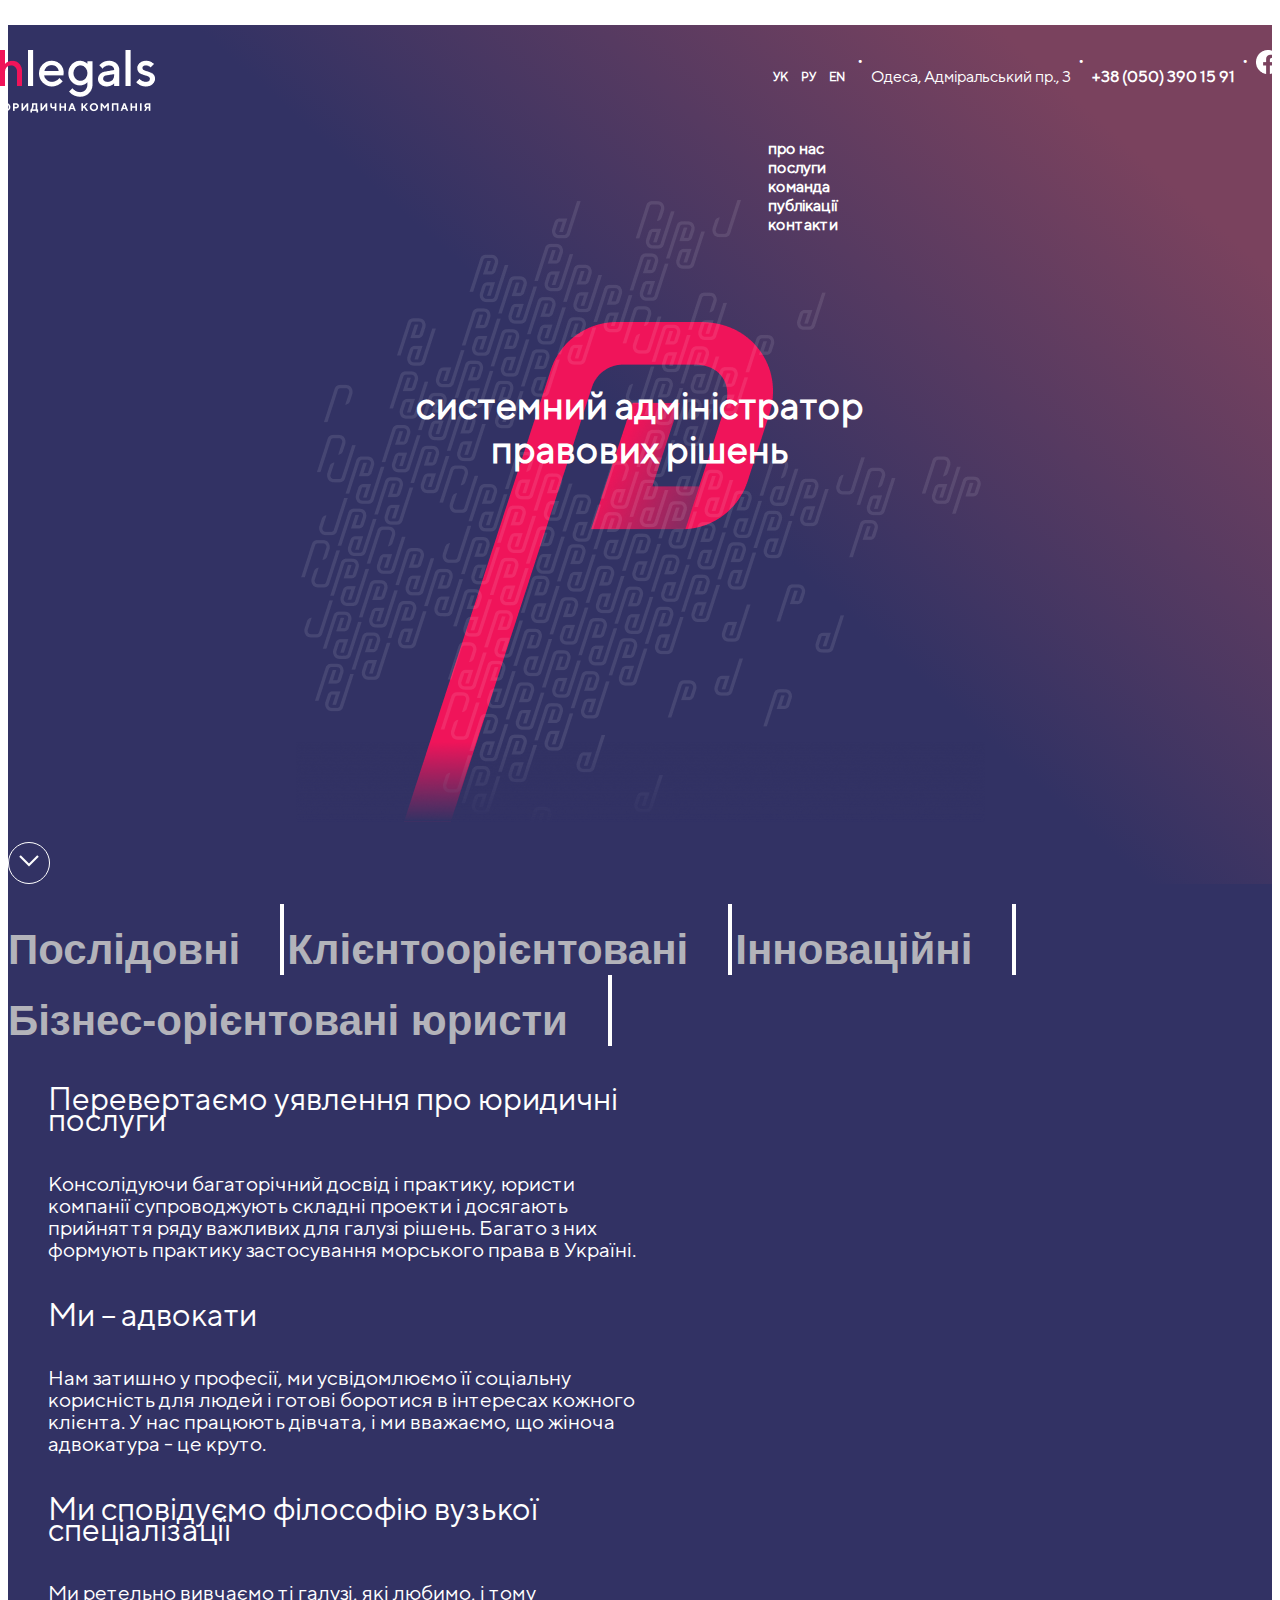
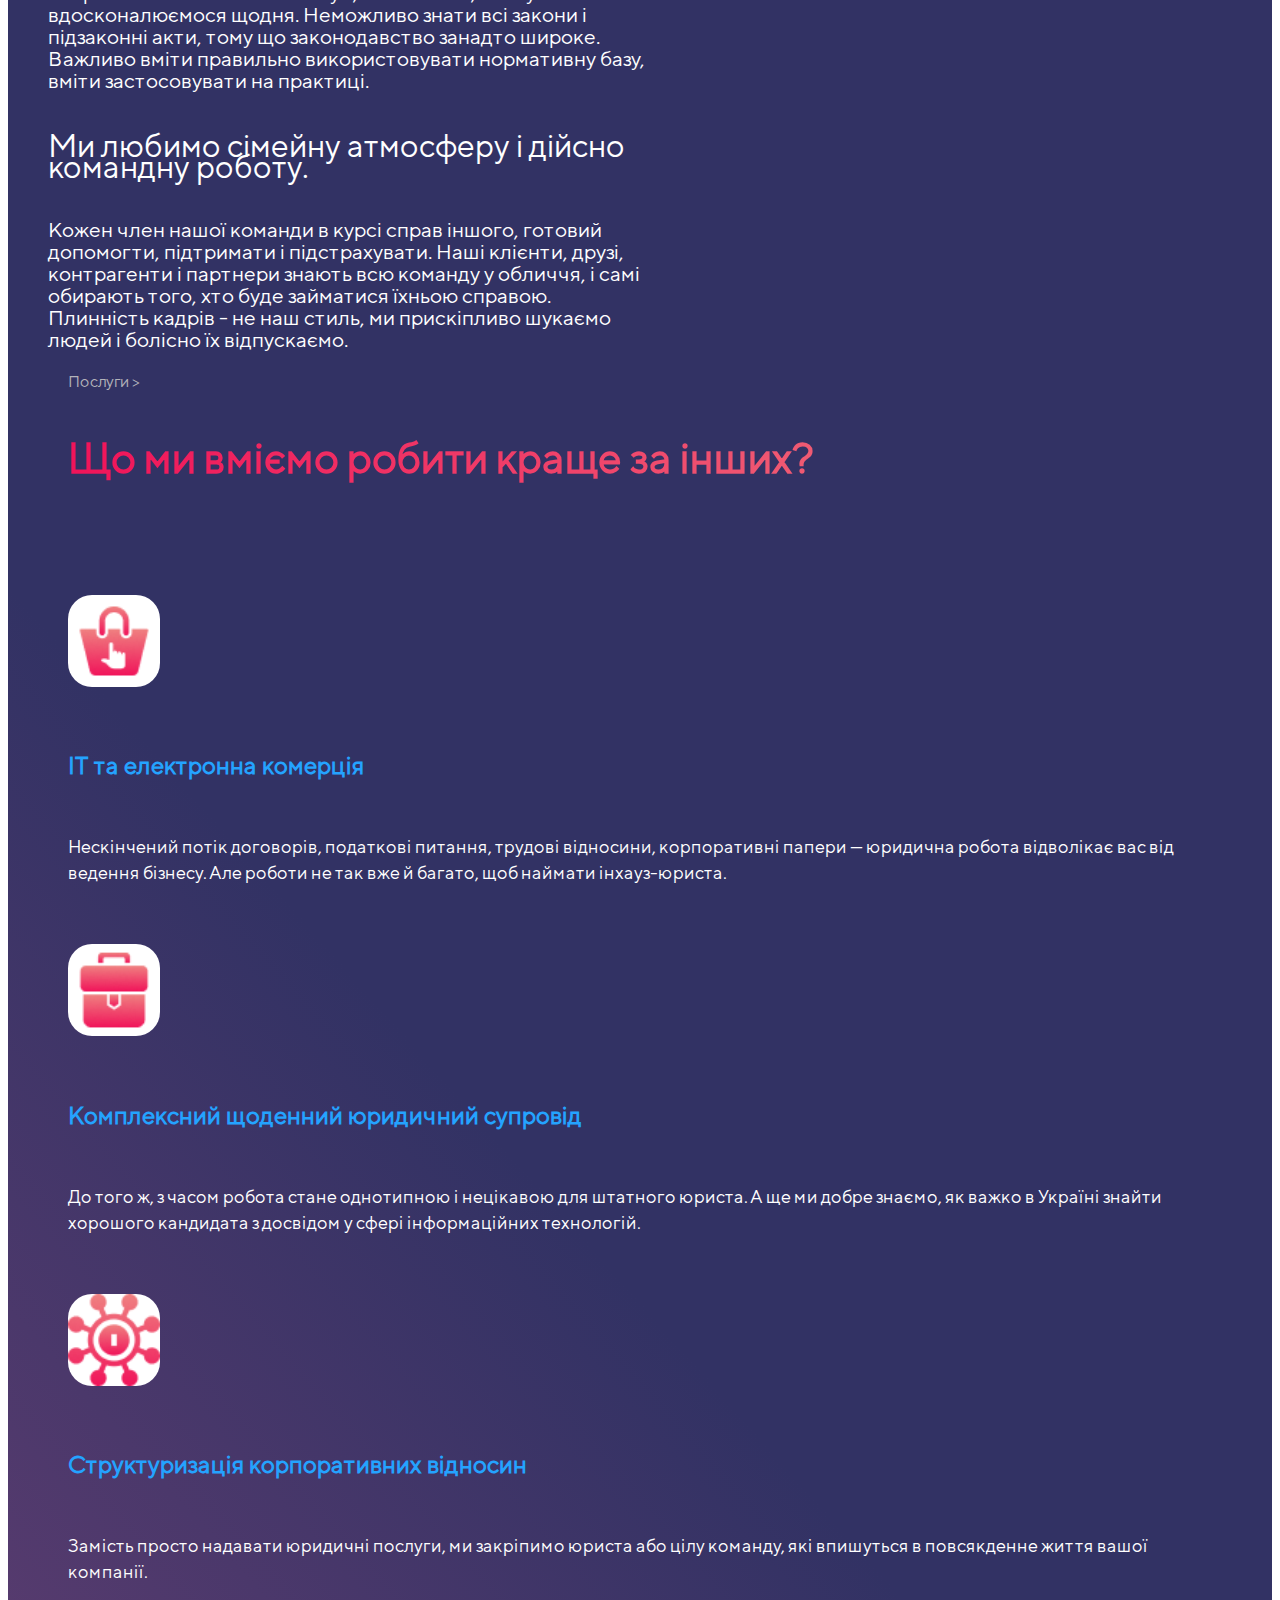
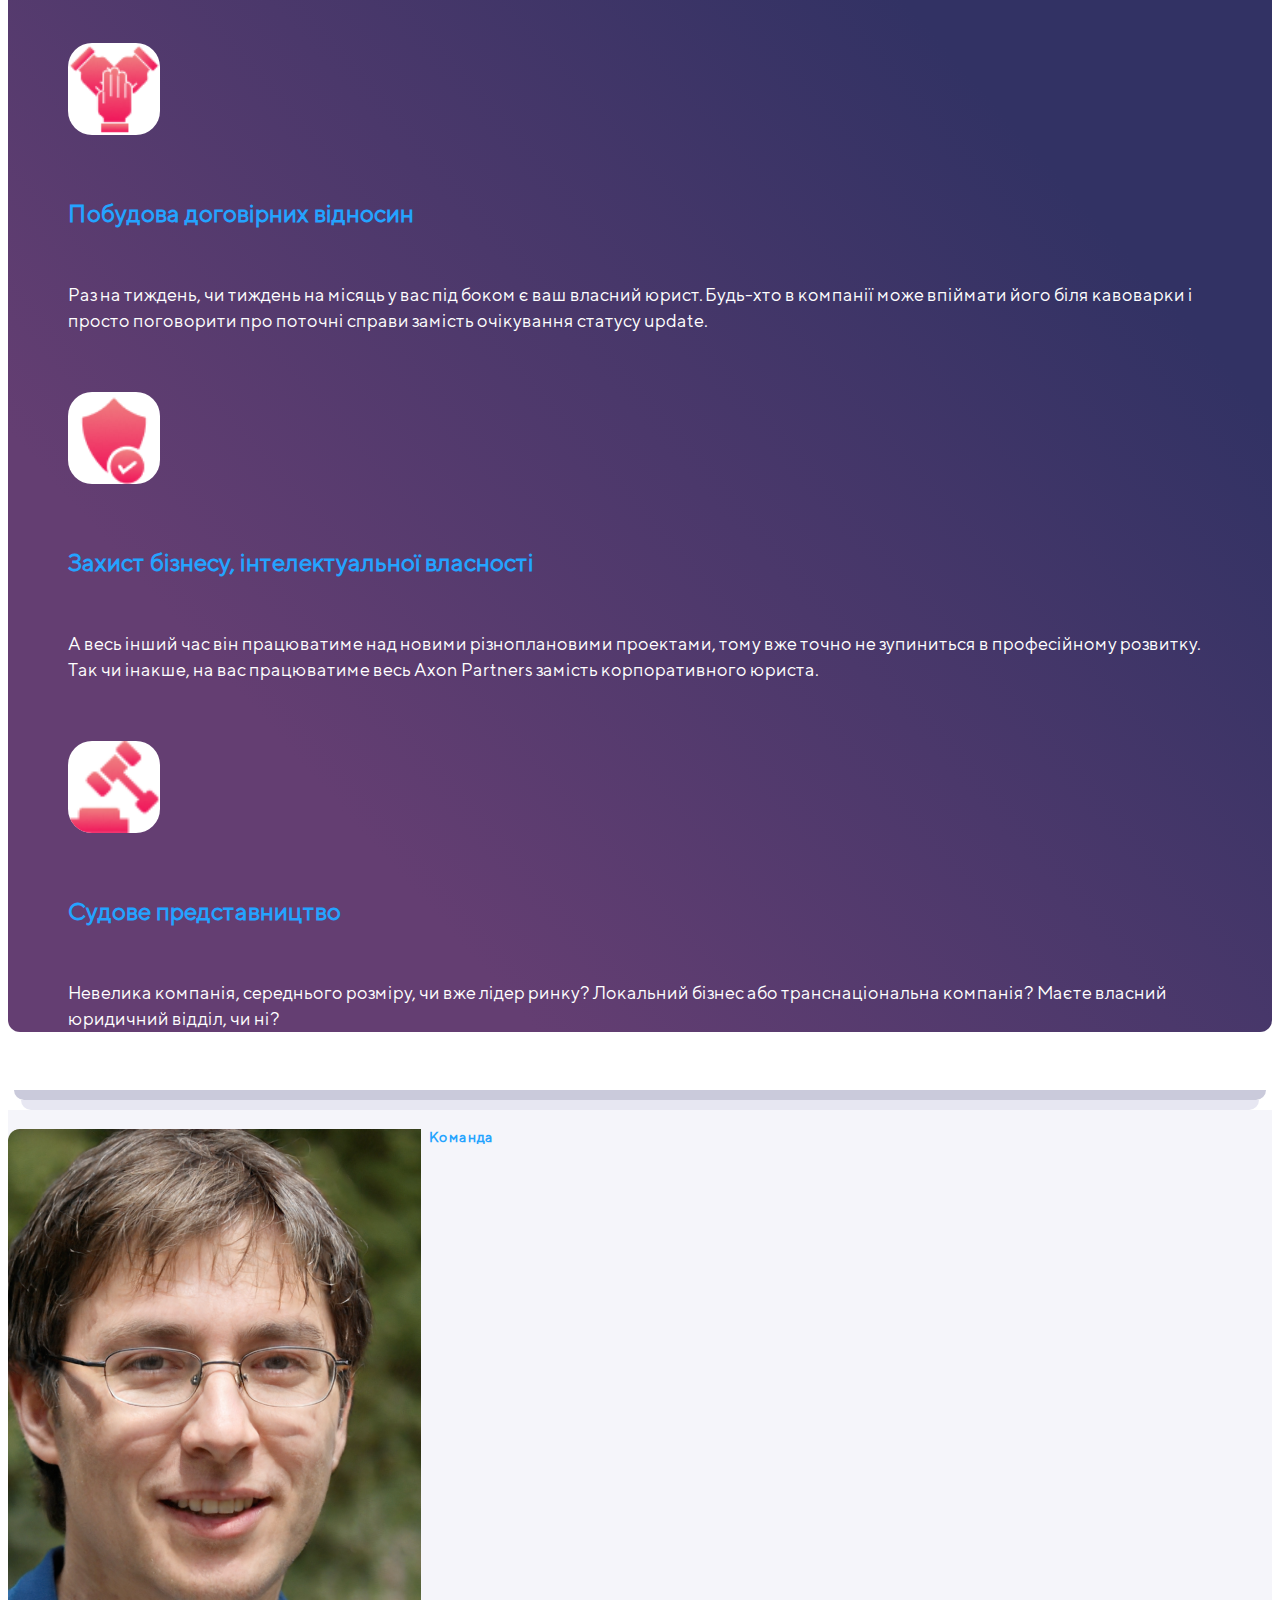
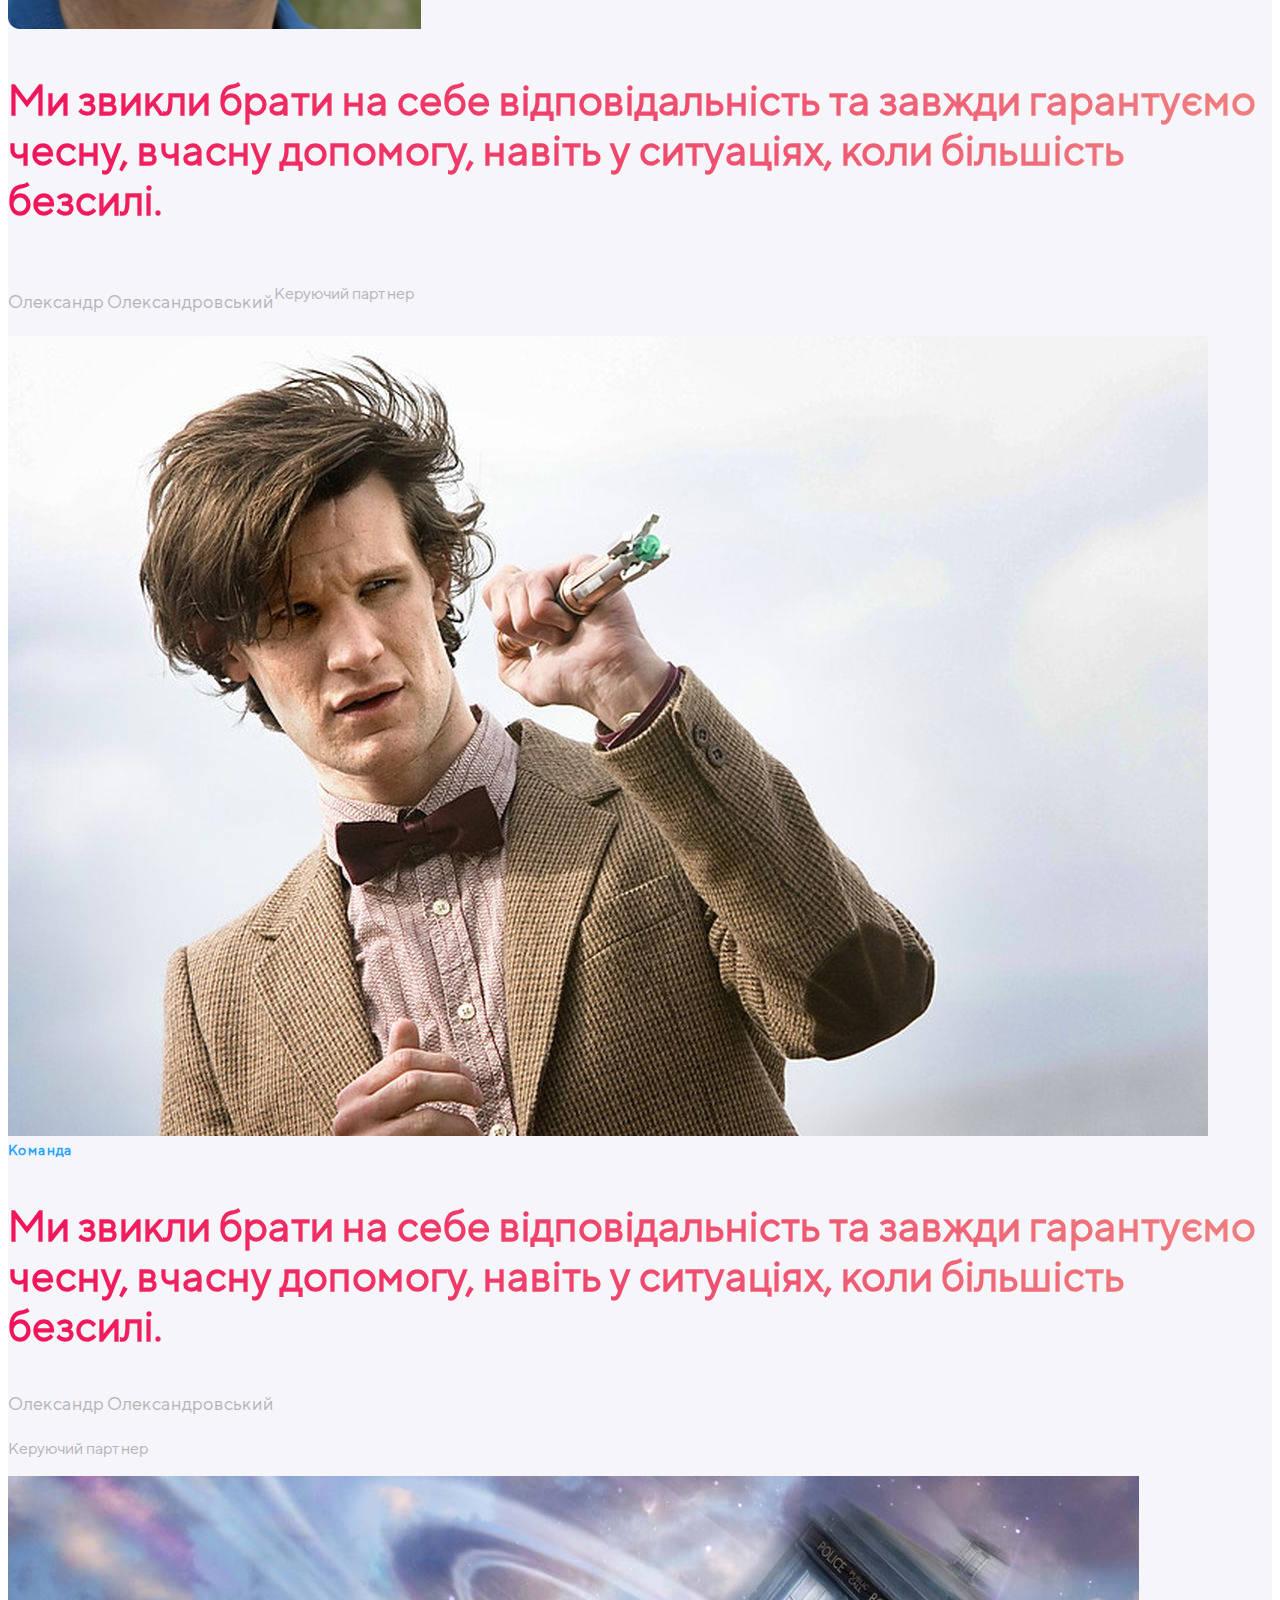
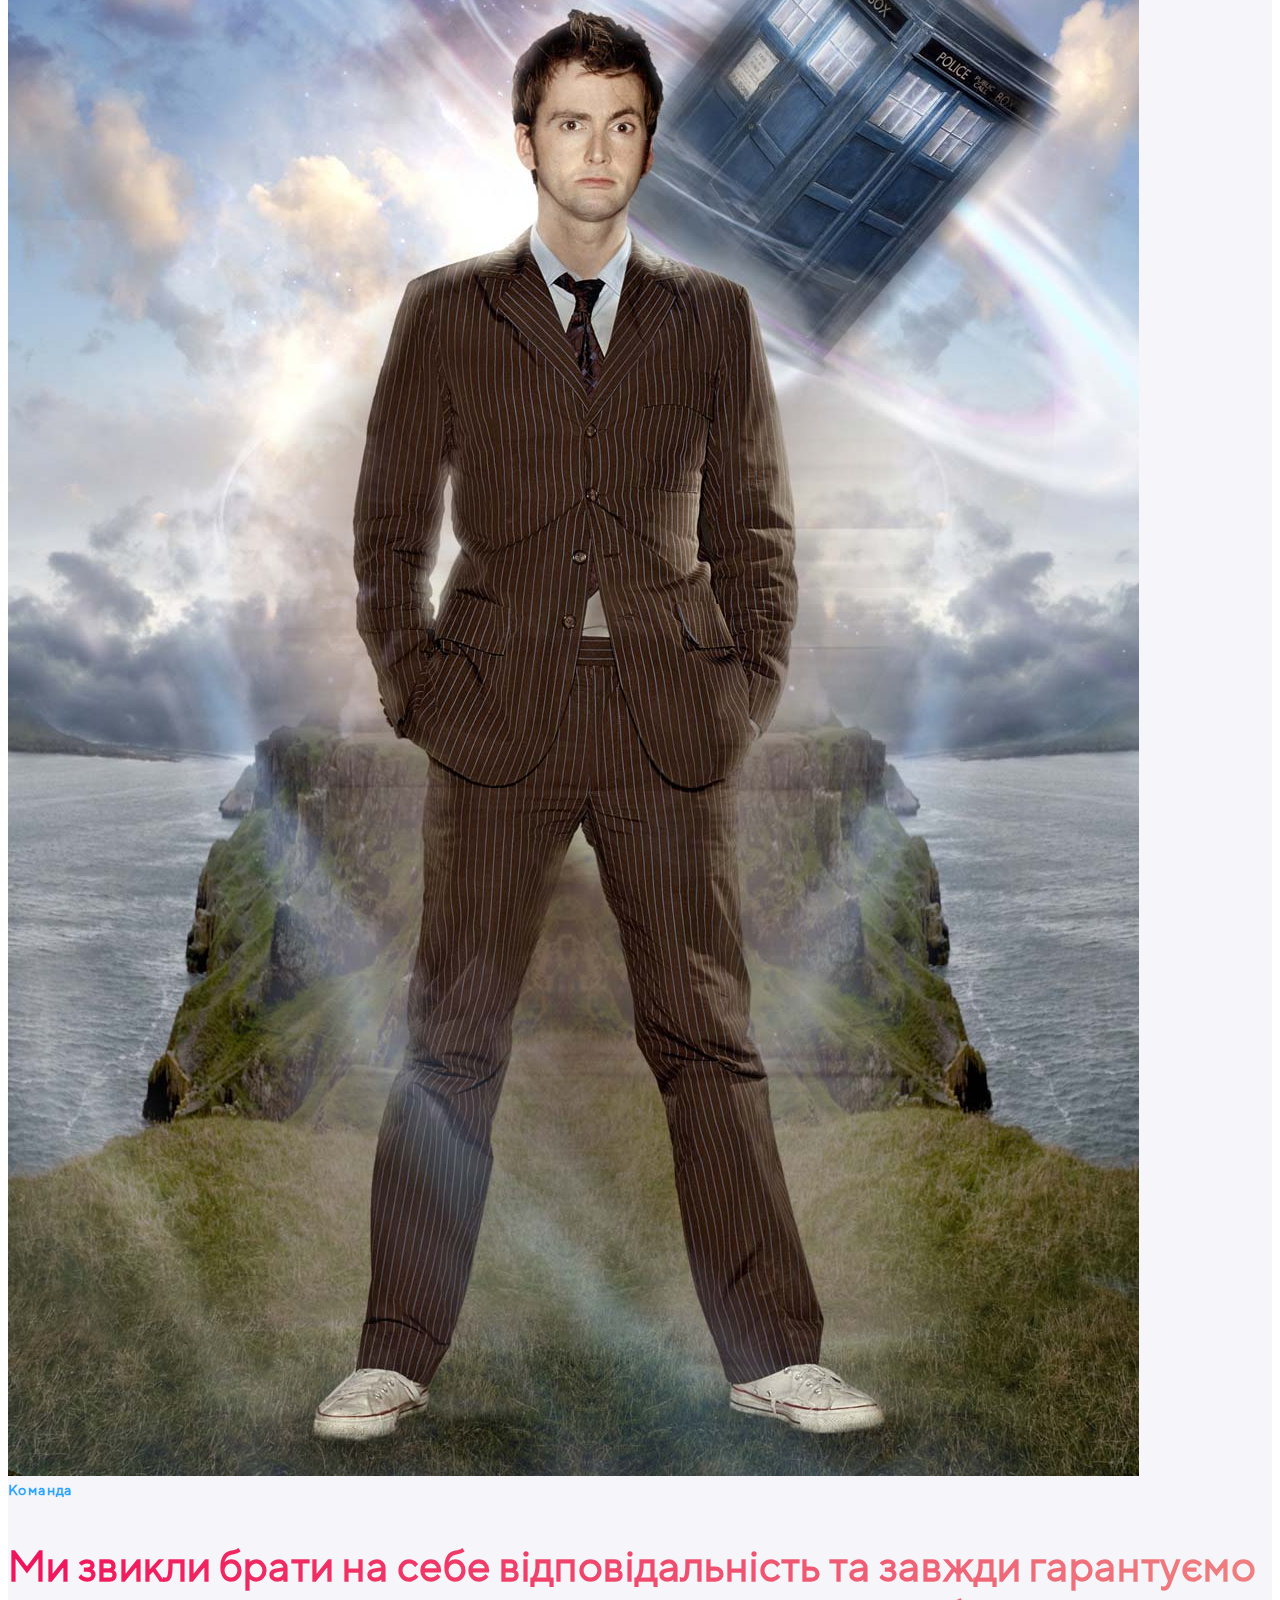
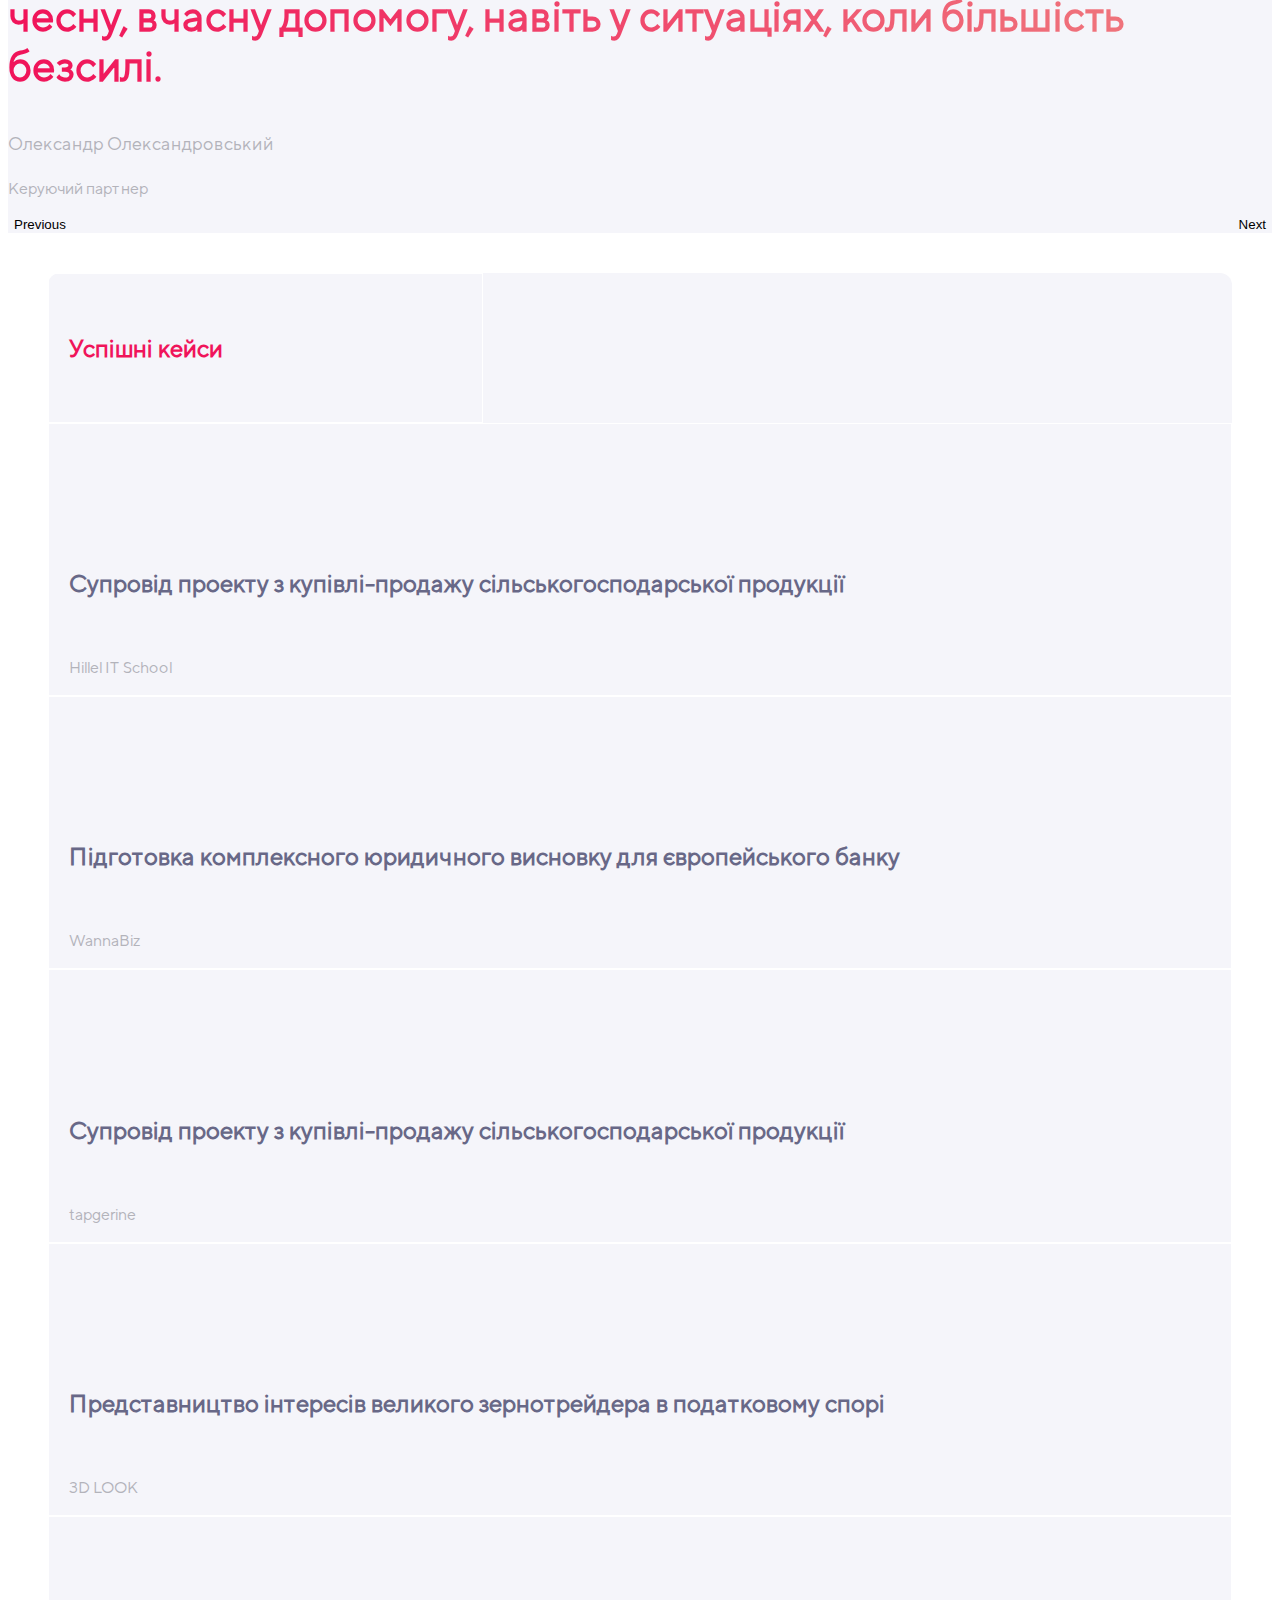
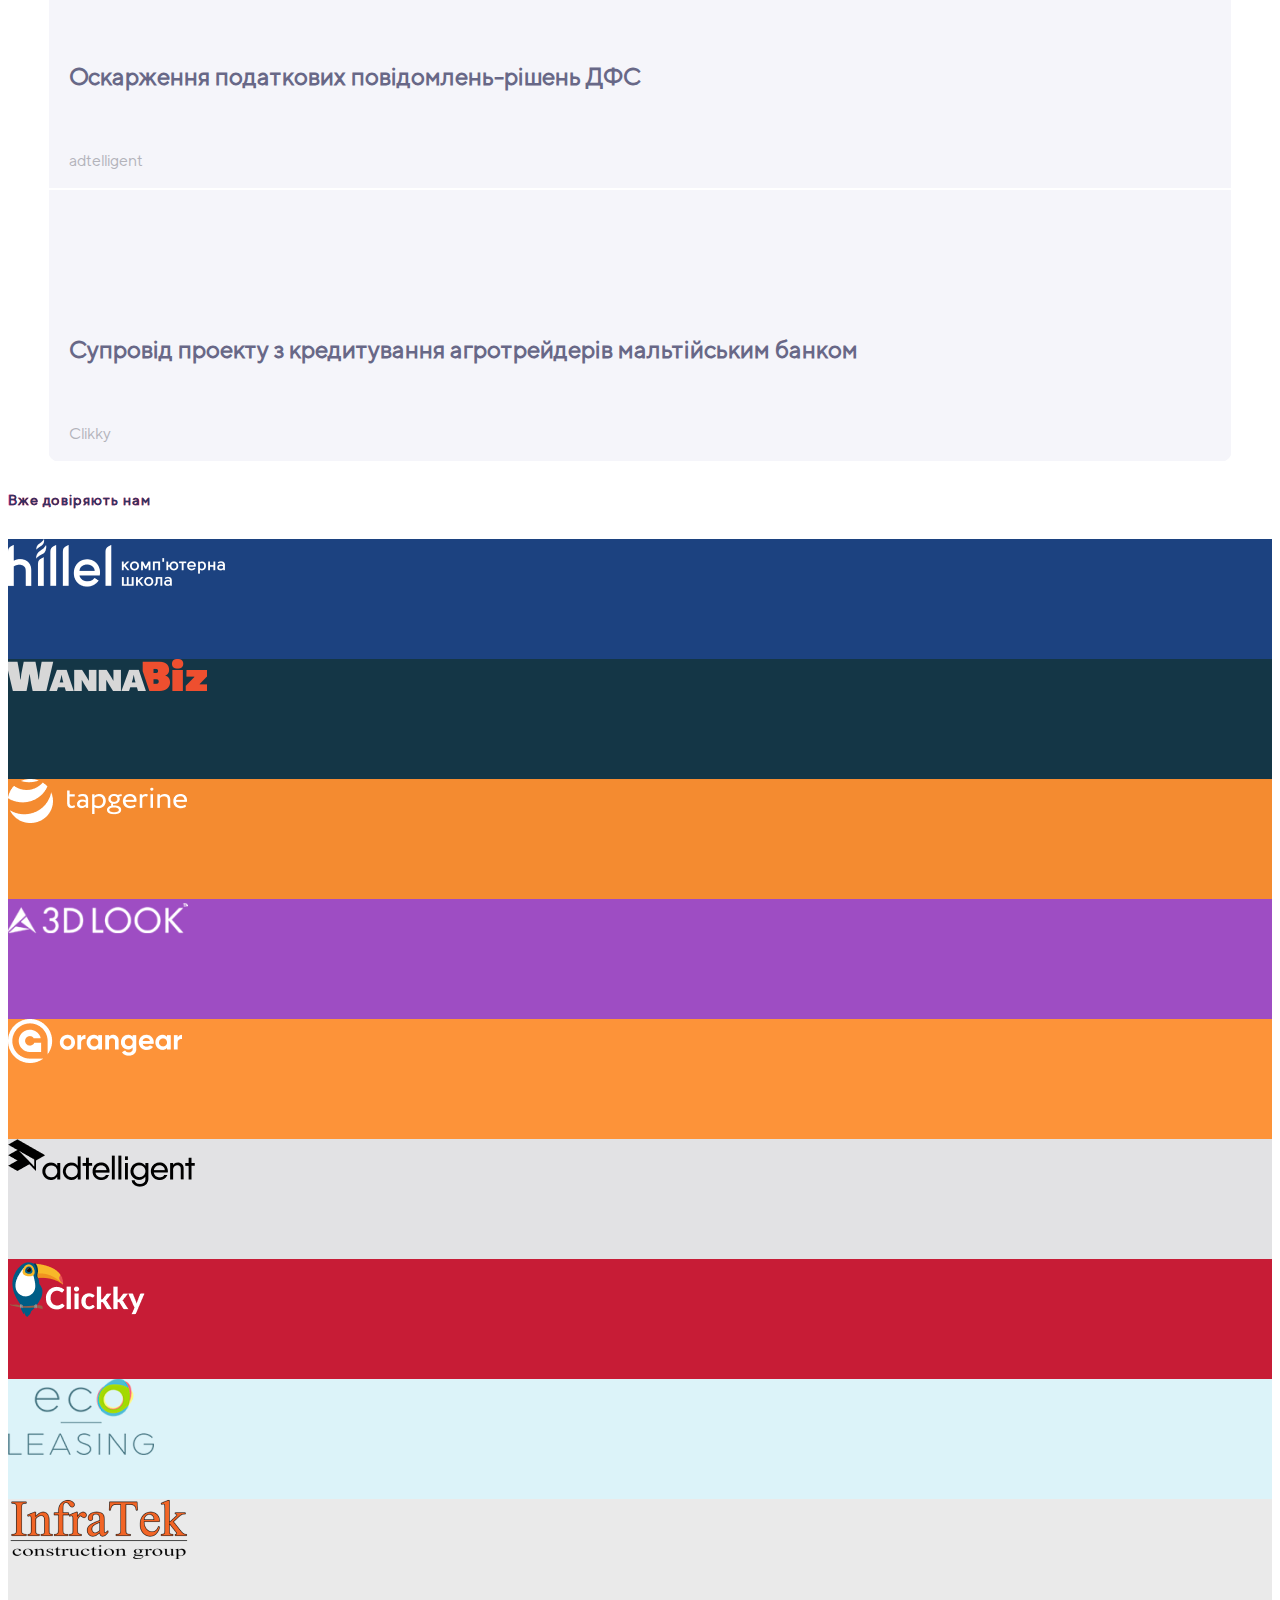
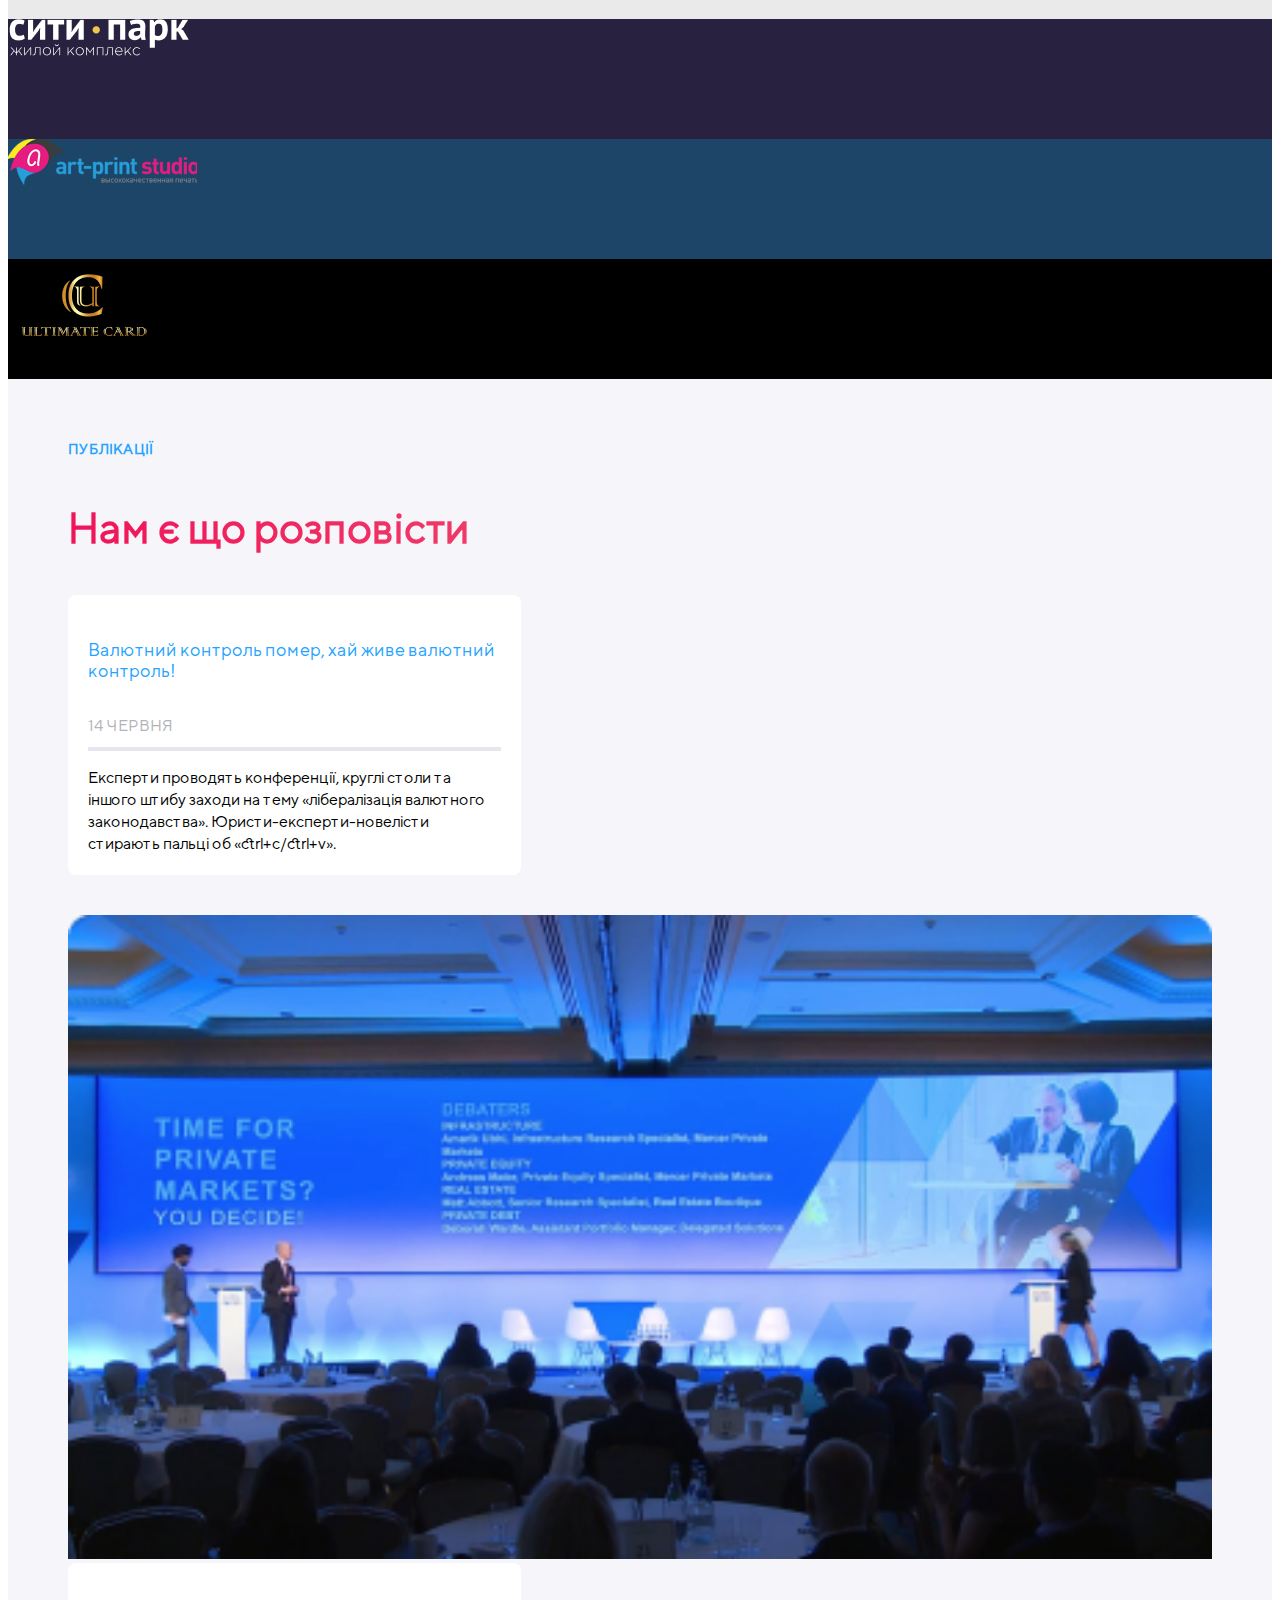
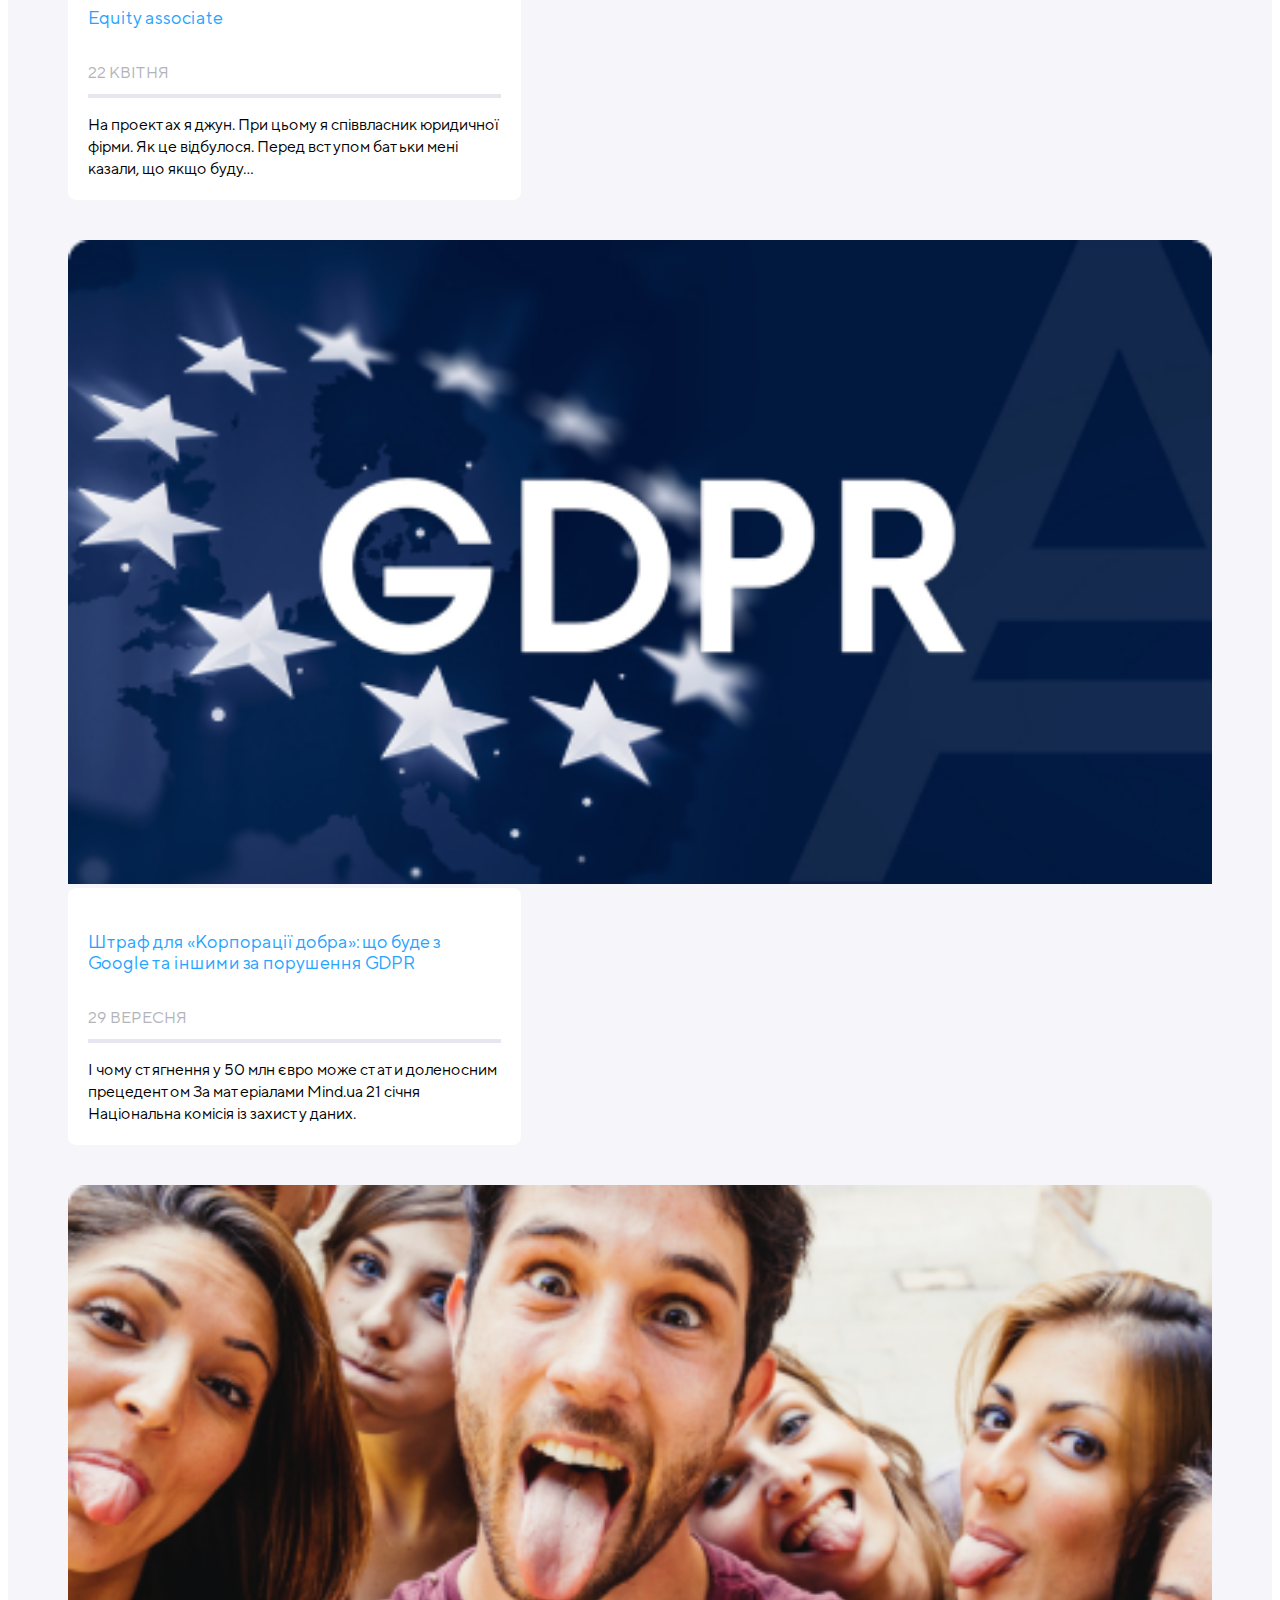
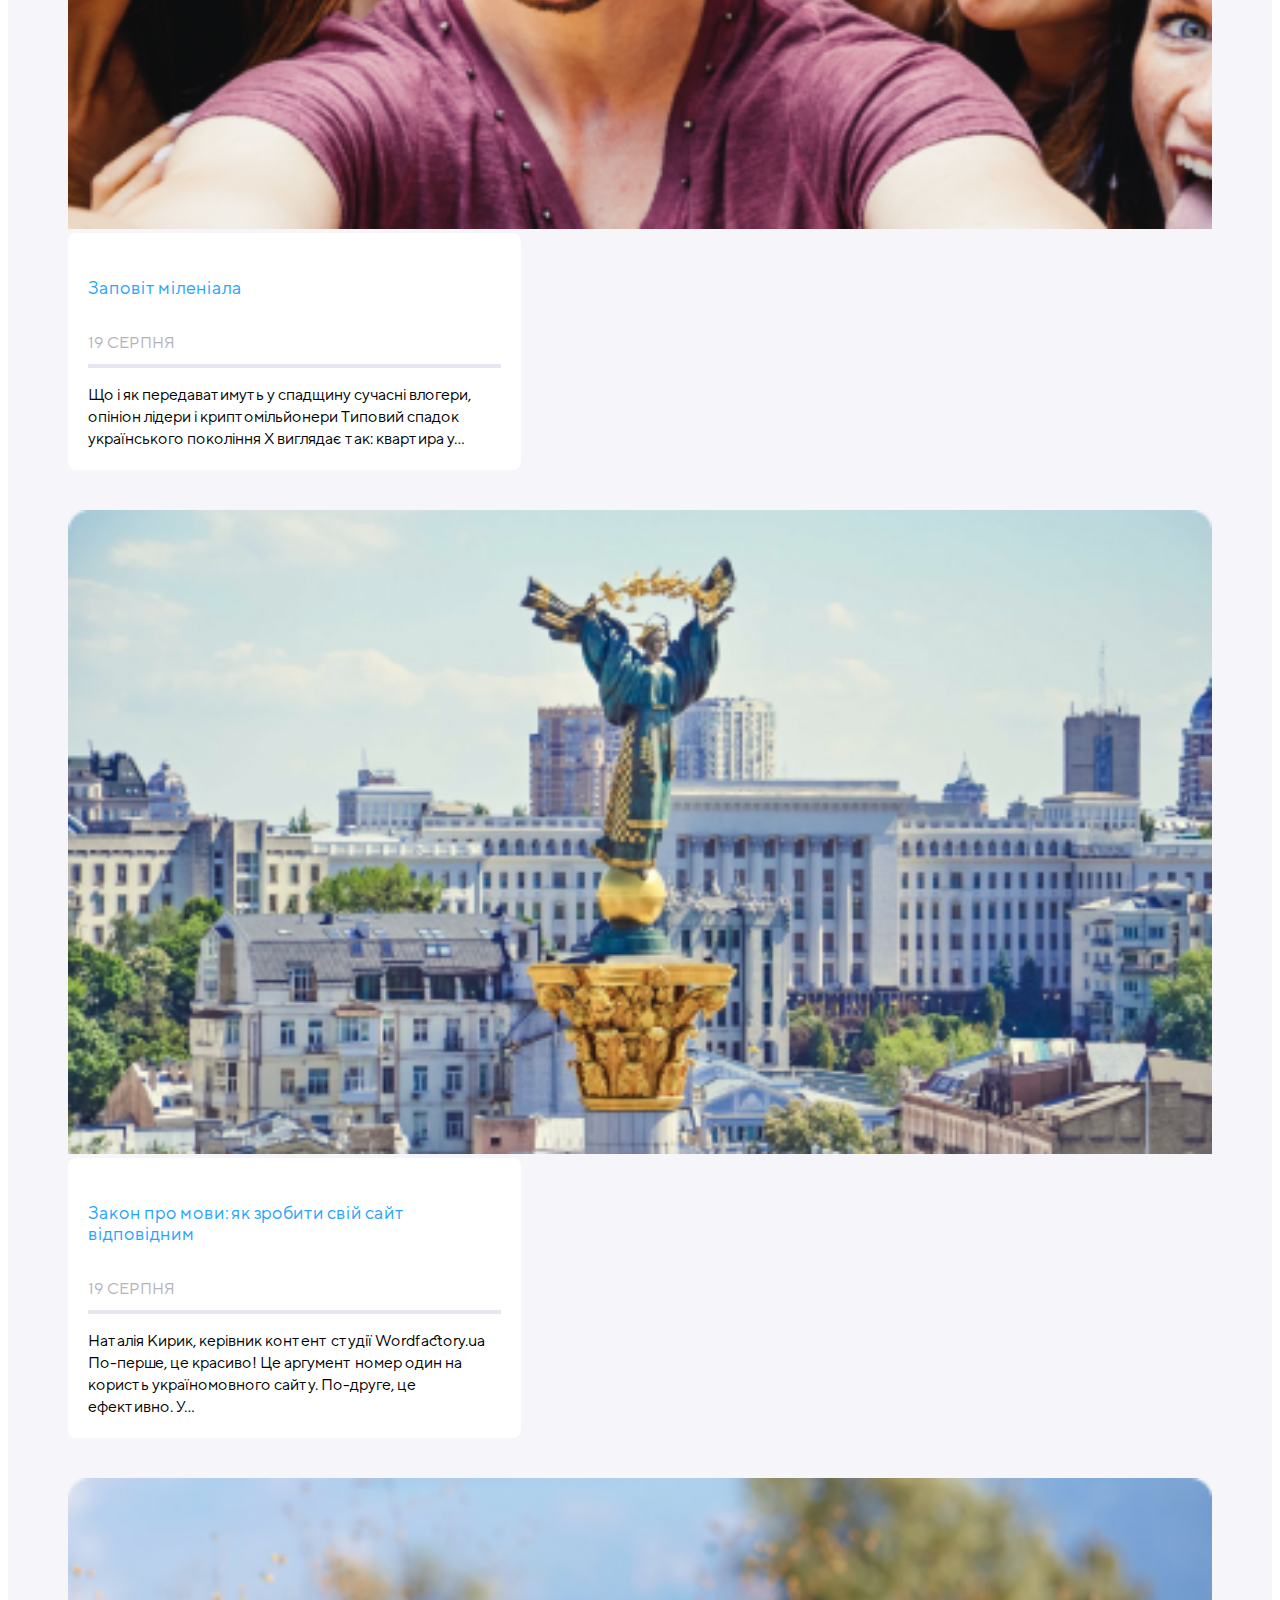
==== index.html @ c96a2fe3 "Bootstrap5" ====
<!DOCTYPE html>
<html lang="ukr">
<head>
    <meta charset="UTF-8">
    <title>Legacy</title>
    <meta name="viewport" content="width=device-width, initial-scale=1">
    <meta name="description" content="legal advise site">
    <meta name="keywords" content="html, css, scss, site, project">
    <meta name="author" content="Kateryna Shadrina">
    <link href="https://cdn.jsdelivr.net/npm/bootstrap@5.1.3/dist/css/bootstrap.min.css" rel="stylesheet" integrity="sha384-1BmE4kWBq78iYhFldvKuhfTAU6auU8tT94WrHftjDbrCEXSU1oBoqyl2QvZ6jIW3" crossorigin="anonymous">
    <link rel="stylesheet" href="css/style.css">
</head>
<body>
<header>
    <div class="header">
        <div class="container">
            <div class="row">
                <div class="header__content">
                    <div class="header__logo">
                        <img src="./img/hlegals_logo.png" alt="hlegals logo">
                    </div>
                    <div class="header__sidebar">
                        <div class="header__sidebar__contacts">
                            <div class="header__languages">
                                <ul>
                                    <li><a href="#">УК</a></li>
                                    <li><a href="#">РУ</a></li>
                                    <li><a href="#">EN</a></li>
                                </ul>
                            </div>
                            <span>&#8226;</span>
                            <p>
                                Одеса, Адміральський пр., 3
                            </p>
                            <span>&#8226;</span>
                            <p class="header__tel">
                                <a href="tel:+380503901591">+38 (050) 390 15 91</a>
                            </p>
                            <span>&#8226;</span>
                            <div class="header__fb-logo">
                                <a href="https://www.facebook.com/olenazelenska.official" target="_blank"><img src="./img/Facebook.png" alt="facebook logo"></a>
                            </div>
                        </div>
                        <div class="header__sidebar__navigation justify-content-end">
                            <nav class="navbar navbar-expand-md navbar-light justify-content-end">
                                <div class="container-fluid">
                                    <button class="navbar-toggler" type="button" data-bs-toggle="collapse" data-bs-target="#navbarSupportedContent" aria-controls="navbarSupportedContent" aria-expanded="false" aria-label="Toggle navigation">
                                        <span class="navbar-toggler-icon"></span>
                                    </button>
                                    <div class="collapse navbar-collapse" id="navbarSupportedContent">
                                        <ul class="navbar-nav me-auto mb-2 mb-lg-0 mt-19">
                                            <li class="nav-item">
                                                <a class="nav-link" aria-current="page" href="#">про нас</a>
                                            </li>
                                            <li class="nav-item">
                                                <a class="nav-link" href="#">послуги</a>
                                            </li>
                                            <li class="nav-item">
                                                <a class="nav-link" href="#">команда</a>
                                            </li>
                                            <li class="nav-item">
                                                <a class="nav-link" href="#">публікації</a>
                                            </li>
                                            <li class="nav-item">
                                                <a class="nav-link" href="#">контакти</a>
                                            </li>
                                        </ul>
                                    </div>
                                </div>
                            </nav>
                        </div>
                    </div>
                </div>
            </div>
        </div>
    </div>

</header>

<main>
    <div class="about__us">
        <div class="container">
            <div class="row">
                <div class="about__us-logo col-12 text-center justify-content-center">
                    <h1>
                        системний адміністратор <br> правових рішень
                    </h1>
                </div>
                <div class="about__us__button col-12 text-center align-items-baseline">
                    <button>
                        <a href="#"><img src="./img/Vector.png" alt="press the button"></a>
                    </button>
                </div>
            </div>
        </div>
    </div>

    <div class="services_experience">
        <div class="container">
            <div class="row">
                <div class="d-flex align-items-start">
                    <div class="experience d-flex justify-content-center flex-column col-4 nav flex-column nav-pills me-3" id="v-pills-tab" role="tablist" aria-orientation="vertical">
                        <button class="experience__button nav-link active" id="v-pills-home-tab" data-bs-toggle="pill" data-bs-target="#v-pills-home" type="button" role="tab" aria-controls="v-pills-home" aria-selected="true">Послідовні</button>
                        <button class="experience__button nav-link" id="v-pills-profile-tab" data-bs-toggle="pill" data-bs-target="#v-pills-profile" type="button" role="tab" aria-controls="v-pills-profile" aria-selected="false">Клієнтоорієнтовані</button>
                        <button class="experience__button nav-link" id="v-pills-messages-tab" data-bs-toggle="pill" data-bs-target="#v-pills-messages" type="button" role="tab" aria-controls="v-pills-messages" aria-selected="false">Інноваційні</button>
                        <button class="experience__button nav-link" id="v-pills-settings-tab" data-bs-toggle="pill" data-bs-target="#v-pills-settings" type="button" role="tab" aria-controls="v-pills-settings" aria-selected="false">Бізнес-орієнтовані
                            юристи</button>
                    </div>
                    <div class="experience__content d-flex flex-column col-8 align-items-right justify-content-center tab-content" id="v-pills-tabContent">
                        <div class="experience__content__text d-flex flex-column tab-pane fade" id="v-pills-home" role="tabpanel">
                            <h4>
                                Перевертаємо уявлення про юридичні послуги
                            </h4>
                            <p>
                                Консолідуючи багаторічний досвід і практику, юристи компанії супроводжують складні проекти і досягають прийняття ряду важливих для галузі рішень. Багато з них формують практику застосування морського права в Україні.
                            </p>
                        </div>
                        <div class="experience__content__text d-flex flex-column tab-pane fade" id="v-pills-profile" role="tabpanel">
                            <h4>
                                Ми – адвокати
                            </h4>
                            <p>
                                Нам затишно у професії, ми усвідомлюємо її соціальну корисність для людей і готові боротися в інтересах кожного клієнта.
                                У нас працюють дівчата, і ми вважаємо, що жіноча адвокатура - це круто.
                            </p>
                        </div>
                        <div class="experience__content__text d-flex flex-column tab-pane fade" id="v-pills-messages" role="tabpanel">
                            <h4>
                                Ми сповідуємо філософію вузької спеціалізації
                            </h4>
                            <p>
                                Ми ретельно вивчаємо ті галузі, які любимо, і тому вдосконалюємося щодня.
                                Неможливо знати всі закони і підзаконні акти, тому що законодавство занадто широке. Важливо вміти правильно використовувати нормативну базу, вміти застосовувати на практиці.
                            </p>
                        </div>
                        <div class="experience__content__text d-flex flex-column tab-pane fade" id="v-pills-settings" role="tabpanel">
                            <h4>
                                Ми любимо сімейну атмосферу і дійсно командну роботу.
                            </h4>
                            <p>
                                Кожен член нашої команди в курсі справ іншого, готовий допомогти, підтримати і підстрахувати.
                                Наші клієнти, друзі, контрагенти і партнери знають всю команду у обличчя, і самі обирають того, хто буде займатися їхньою справою.
                                Плинність кадрів - не наш стиль, ми прискіпливо шукаємо людей і болісно їх відпускаємо.
                            </p>
                        </div>
                    </div>
                </div>
            </div>
        </div>

        <div class="services">
            <div class="container">
                <div class="row">
                    <div class="services__heading">
                        <a href="#">Послуги ></a>
                        <h3>
                            Що ми вміємо робити краще за інших?
                        </h3>
                    </div>
                </div>
                <div class="row">
                    <div class="services__item col-lg-4 col-md-6 col-sm-12">
                        <img src="./img/shopping.png" alt="shopping_logo">
                        <h5>
                            IT та електронна комерція
                        </h5>
                        <p>
                            Нескінчений потік договорів, податкові питання, трудові відносини, корпоративні папери — юридична робота відволікає вас від ведення бізнесу. Але роботи не так вже й багато, щоб наймати інхауз-юриста.
                        </p>
                    </div>
                    <div class="services__item col-lg-4 col-md-6 col-sm-12">
                        <img src="./img/briefcase.png" alt="briefcase__logo">
                        <h5>
                            Комплексний щоденний
                            юридичний супровід
                        </h5>
                        <p>
                            До того ж, з часом робота стане однотипною і нецікавою для штатного юриста. А ще ми добре знаємо, як важко в Україні знайти хорошого кандидата з досвідом у сфері інформаційних технологій.
                        </p>
                    </div>
                    <div class="services__item col-lg-4 col-md-6 col-sm-12">
                        <img src="./img/crowdfunding.png" alt="crowdfunding__logo">
                        <h5>
                            Структуризація корпоративних відносин
                        </h5>
                        <p>
                            Замість просто надавати юридичні послуги, ми закріпимо юриста або цілу команду, які впишуться в повсякденне життя вашої компанії.
                        </p>
                    </div>
                    <div class="services__item col-lg-4 col-md-6 col-sm-12">
                        <img src="./img/collaboration.png" alt="collaboration__logo">
                        <h5>
                            Побудовa договірних відносин
                        </h5>
                        <p>
                            Раз на тиждень, чи тиждень на місяць у вас під боком є ваш власний юрист. Будь-хто в компанії може впіймати його біля кавоварки і просто поговорити про поточні справи замість очікування статусу update.
                        </p>
                    </div>
                    <div class="services__item col-lg-4 col-md-6 col-sm-12">
                        <img src="./img/security.png" alt="security__logo">
                        <h5>
                            Захист бізнесу, інтелектуальної власності
                        </h5>
                        <p>
                            А весь інший час він працюватиме над новими різноплановими проектами, тому вже точно не зупиниться в професійному розвитку. Так чи інакше, на вас працюватиме весь Axon Partners замість корпоративного юриста.
                        </p>
                    </div>
                    <div class="services__item col-lg-4 col-md-6 col-sm-12">
                        <img src="./img/law.png" alt="law__logo">
                        <h5>
                            Судове представництво
                        </h5>
                        <p>
                            Невелика компанія, середнього розміру, чи вже лідер ринку? Локальний бізнес або транснаціональна компанія? Маєте власний юридичний відділ, чи ні?
                        </p>
                    </div>
                </div>
                <div class="row">
                </div>

            </div>
        </div>
    </div>

    <div class="team">
        <div class="container">
            <div class="team__bg">

            </div>
            <div class="team__bg2">

            </div>
            <div class="row">
                <div id="carouselExampleIndicators" class="team__carousel__block carousel slide" data-bs-ride="carousel">
                    <div class="carousel-indicators">
                        <button type="button" data-bs-target="#carouselExampleIndicators" data-bs-slide-to="0" class="active" aria-current="true" aria-label="Slide 1"></button>
                        <button type="button" data-bs-target="#carouselExampleIndicators" data-bs-slide-to="1" aria-label="Slide 2"></button>
                        <button type="button" data-bs-target="#carouselExampleIndicators" data-bs-slide-to="2" aria-label="Slide 3"></button>
                    </div>
                    <div class="carousel-inner">
                        <div class="carousel-item active">
                            <div class="team__carousel__item">
                                <div class="team__carousel__item__img">
                                    <img src="./img/team.png" class="d-block w-100" alt="team leader">
                                </div>
                                <a href="#">Команда</a>
                                <h3>
                                    Ми звикли брати на себе відповідальність та завжди гарантуємо чесну, вчасну допомогу, навіть у ситуаціях, коли більшість безсилі.
                                </h3>
                                <h4>
                                    Олександр Олександровський
                                </h4>
                                <p>
                                    Керуючий партнер
                                </p>
                            </div>
                        </div>
                        <div class="carousel-item">
                            <div class="team__carousel">
                                <div class="team__carousel__item__img">
                                    <img src="./img/team_1.jpg" class="d-block w-100" alt="team member">
                                </div>
                                <a href="#">Команда</a>
                                <h3>
                                    Ми звикли брати на себе відповідальність та завжди гарантуємо чесну, вчасну допомогу, навіть у ситуаціях, коли більшість безсилі.
                                </h3>
                                <h4>
                                    Олександр Олександровський
                                </h4>
                                <p>
                                    Керуючий партнер
                                </p>
                            </div>
                        </div>
                        <div class="carousel-item">
                            <div class="team__carousel">
                                <div class="team__carousel__item__img">
                                    <img src="./img/team_2.jpg" class="d-block w-100" alt="team member">
                                </div>
                                <a href="#">Команда</a>
                                <h3>
                                    Ми звикли брати на себе відповідальність та завжди гарантуємо чесну, вчасну допомогу, навіть у ситуаціях, коли більшість безсилі.
                                </h3>
                                <h4>
                                    Олександр Олександровський
                                </h4>
                                <p>
                                    Керуючий партнер
                                </p>
                            </div>
                        </div>

                    </div>
                    <button class="carousel-control-prev" type="button" data-bs-target="#carouselExampleIndicators" data-bs-slide="prev">
                        <span class="carousel-control-prev-icon" aria-hidden="true"></span>
                        <span class="visually-hidden">Previous</span>
                    </button>
                    <button class="carousel-control-next" type="button" data-bs-target="#carouselExampleIndicators" data-bs-slide="next">
                        <span class="carousel-control-next-icon" aria-hidden="true"></span>
                        <span class="visually-hidden">Next</span>
                    </button>
                </div>
            </div>
        </div>
    </div>

    <div class="cases">
        <div class="container">
            <div class="cases__block row">
                <div class="cases__headline col-lg-2 col-sm-12">
                    <h5>
                        Успішні кейси
                    </h5>
                </div>
                <div class="cases__block__void col-lg-10 col-sm-12">
                </div>
                <div class="cases__block__content col-lg-4 col-sm-12">
                    <h5>
                        Супровід проекту з купівлі-продажу сільськогосподарської продукції
                    </h5>
                    <p>
                        Hillel IT School
                    </p>
                </div>
                <div class="cases__block__content col-lg-4 col-sm-12">
                    <h5>
                        Підготовка комплексного юридичного висновку для європейського банку
                    </h5>
                    <p>
                        WannaBiz
                    </p>
                </div>
                <div class="cases__block__content col-lg-4 col-sm-12">
                    <h5>
                        Супровід проекту з купівлі-продажу сільськогосподарської продукції
                    </h5>
                    <p>
                        tapgerine
                    </p>
                </div>
                <div class="cases__block__content col-lg-3 col-sm-12">
                    <h5>
                        Представництво інтересів великого зернотрейдера в податковому спорі
                    </h5>
                    <p>
                        3D LOOK
                    </p>
                </div>
                <div class="cases__block__content col-lg-4 col-sm-12">
                    <h5>
                        Оскарження податкових повідомлень-рішень ДФС
                    </h5>
                    <p>
                        adtelligent
                    </p>
                </div>
                <div class="cases__block__content col-lg-5 col-sm-12">
                    <h5>
                        Супровід проекту з кредитування агротрейдерів мальтійським банком
                    </h5>
                    <p>
                        Clikky
                    </p>
                </div>
            </div>
        </div>
    </div>

    <div class="clients">
        <div class="container">
            <div class="row">
                <div class="clients__headline d-flex col-12 justify-content-center">
                    <h3>
                        Вже довіряють нам
                    </h3>
                </div>
                <div class="clients__name d-flex align-items-center justify-content-center col-lg-3 col-sm-6" id="hillel">
                    <img src="./img/Hillel-Logo-OneLine-White-Uk.png" alt="Hillel logo">
                </div>
                <div class="clients__name d-flex align-items-center justify-content-center col-lg-3 col-sm-6" id="Wannabiz">
                    <img src="./img/wannabiz.png" alt="WannaBiz logo">
                </div>
                <div class="clients__name d-flex align-items-center justify-content-center col-lg-3 col-sm-6" id="Tapgerine">
                    <img src="./img/tapgerine.png" alt="Tapgerine logo">
                </div>
                <div class="clients__name d-flex align-items-center justify-content-center col-lg-3 col-sm-6" id="look3d">
                    <img src="./img/3dlook.png" alt="3D Look logo">
                </div>
                <div class="clients__name d-flex align-items-center justify-content-center col-lg-3 col-sm-6" id="Orangear">
                    <img src="./img/orangear.png" alt="Orangear logo">
                </div>
                <div class="clients__name d-flex align-items-center justify-content-center col-lg-3 col-sm-6" id="Adtelligent">
                    <img src="./img/adtelligent.png" alt="Adtellingent logo">
                </div>
                <div class="clients__name d-flex align-items-center justify-content-center col-lg-3 col-sm-6" id="Clikky">
                    <img src="./img/clickky.png" alt="Clikky logo">
                </div>
                <div class="clients__name d-flex align-items-center justify-content-center col-lg-3 col-sm-6" id="Ecolease">
                    <img src="./img/ecolease.png" alt="Ecoleasing logo">
                </div>
                <div class="clients__name d-flex align-items-center justify-content-center col-lg-3 col-sm-6" id="Infratek">
                    <img src="./img/infratek.png" alt="Infratek logo">
                </div>
                <div class="clients__name d-flex align-items-center justify-content-center col-lg-3 col-sm-6" id="Citypark">
                    <img src="./img/citypark.png" alt="Citypark logo">
                </div>
                <div class="clients__name d-flex align-items-center justify-content-center col-lg-3 col-sm-6" id="Artprint">
                    <img src="./img/artprint.png" alt="Art print logo">
                </div>
                <div class="clients__name d-flex align-items-center justify-content-center col-lg-3 col-sm-6" id="Ultimatecard">
                    <img src="./img/ultimate_card.png" alt="Ultimate card logo">
                </div>
            </div>
        </div>
    </div>

    <div class="publications">
        <div class="container">
            <div class="publications__headline row col-12">
                <a href="#">Публікації</a>
                <h3>
                    Нам є що розповісти
                </h3>
            </div>
            <div class="publications__block row">

                <div class="publications__block__item col-lg-4 col-md-6 col-sm-12">
                    <div class="publications__text">
                        <h4>
                            Валютний контроль помер, хай живе валютний контроль!
                        </h4>
                        <p>
                            14 червня
                        </p>
                        <article>
                            Експерти проводять конференції, круглі столи та іншого штибу заходи на тему «лібералізація валютного законодавства». Юристи-експерти-новелісти стирають пальці об «ctrl+c/ctrl+v».
                        </article>
                    </div>
                </div>
                <div class="publications__block__item col-lg-4 col-md-6 col-sm-12">
                    <div class="publications__img">
                        <img src="./img/conference.png" alt="Conference photo">
                    </div>
                    <div class="publications__text">
                        <h4>
                            Equity associate
                        </h4>
                        <p>
                            22 квітня
                        </p>
                        <article>
                            На проектах я джун. При цьому я співвласник юридичної фірми. Як це відбулося. Перед вступом батьки мені казали, що якщо буду…
                        </article>
                    </div>
                </div>

                <div class="publications__block__item col-lg-4 col-md-6 col-sm-12">
                    <div class="publications__img">
                        <img src="./img/gdpr.png" alt="GDPR photo">
                    </div>
                    <div class="publications__text">
                        <h4>
                            Штраф для «Корпорації добра»: що буде з Google та іншими за порушення GDPR
                        </h4>
                        <p>
                            29 вересня
                        </p>
                        <article>
                            І чому стягнення у 50 млн євро може стати доленосним прецедентом За матеріалами Mind.ua 21 січня Національна комісія із захисту даних.
                        </article>
                    </div>
                </div>

                <div class="publications__block__item col-lg-4 col-md-6 col-sm-12 opacity-50">
                    <div class="publications__img">
                        <img src="./img/guys.png" alt="Guys photo">
                    </div>
                    <div class="publications__text">
                        <h4>
                            Заповіт міленіала
                        </h4>
                        <p>
                            19 серпня
                        </p>
                        <article>
                            Що і як передаватимуть у спадщину сучасні влогери, опініон лідери і криптомільйонери Типовий спадок українського покоління Х виглядає так: квартира у…
                        </article>
                    </div>

                </div>

                <div class="publications__block__item col-lg-4 col-md-6 col-sm-12 opacity-50">
                    <div class="publications__img">
                        <img src="./img/kyiv.png" alt="Kyiv picture">
                    </div>
                    <div class="publications__text">
                        <h4>
                            Закон про мови: як зробити свій сайт відповідним
                        </h4>
                        <p>
                            19 серпня
                        </p>
                        <article>
                            Наталія Кирик, керівник контент студії Wordfactory.ua По-перше, це красиво! Це аргумент номер один на користь україномовного сайту. По-друге, це ефективно. У…
                        </article>
                    </div>
                </div>

                <div class="publications__block__item col-lg-4 col-md-6 col-sm-12 opacity-50">
                    <div class="publications__img">
                        <img src="./img/guitar.png" alt="Child with guitar">
                    </div>
                    <div class="publications__text">
                        <h4>
                            Компенсація витрат на навчання дитини в дитячому садку та школі
                        </h4>
                        <p>
                            5 Лютого 2018
                        </p>
                        <article>
                            Про що йде мова В червні цього року Верховна Рада внесла зміни до Податкового кодексу України. Відтепер батьки, які отримують офіційну…
                        </article>
                    </div>
                </div>

                <div class="publications__button d-flex col-12 justify-content-center align-items-center">
                    <button>
                        <a href="#">Ще публікації</a>
                    </button>
                </div>
            </div>
        </div>

    </div>
</main>

<footer>
    <div class="container">
        <div class="footer row">
            <div class="footer__address col-lg-6 col-md-12 justify-content-start">
                <div class="d-flex align-items-baseline">
                    <p>
                        Одеса, Адміральський пр., 3
                    </p>
                    <span>&#8226;</span>
                    <a href="#">Подивитися на мапі</a>
                </div>
            </div>
            <div class="footer__copyright col-lg-6 col-md-12 justify-content-end">
                <p>
                    © 2021 ТОВ Юридична компанія «HLEGALS»
                </p>
            </div>
            <div class="footer__contacts col-12">
                <a href="#"><img src="./img/facebook_blue.png" alt="facebook logo"></a>
                <span>&#8226;</span>
                <a href="tel:+380503901591" id="telephone">+38 (050) 390 15 91</a>
                <span>&#8226;</span>
                <a href="mailto:contact@hlegals.net" id="email">contact@hlegals.net</a>
            </div>
        </div>
    </div>
</footer>



<script src="https://cdn.jsdelivr.net/npm/bootstrap@5.1.3/dist/js/bootstrap.bundle.min.js" integrity="sha384-ka7Sk0Gln4gmtz2MlQnikT1wXgYsOg+OMhuP+IlRH9sENBO0LRn5q+8nbTov4+1p" crossorigin="anonymous"></script>
</body>
</html>
---- css/style.css ----
.container {
  max-width: 1320px;
}

body {
  overflow-x: hidden;
  font-family: "TT Norms", sans-serif;
  color: white;
}

a {
  color: inherit;
  text-decoration: none;
}

ul {
  list-style: none;
}

button {
  outline: none;
  border: none;
  background-color: transparent;
}

h3 {
  font-size: 42px;
  font-style: normal;
  font-weight: 700;
  line-height: 50px;
  letter-spacing: 0;
  text-align: left;
  background: linear-gradient(90.13deg, #F0145A 0.84%, #EF8080 99.96%);
  color: transparent;
  -webkit-background-clip: text;
}

h4 {
  font-size: 18px;
  font-style: normal;
  font-weight: 400;
  line-height: 21px;
  letter-spacing: 0;
  text-align: left;
}

h5 {
  font-size: 24px;
  line-height: 28px;
  letter-spacing: 0;
  text-align: left;
}

p {
  font-size: 16px;
  font-style: normal;
  font-weight: 400;
  line-height: 22px;
  letter-spacing: 0;
  text-align: left;
}

article {
  font-size: 16px;
  font-style: normal;
  font-weight: 400;
  line-height: 22px;
  letter-spacing: 0;
  text-align: left;
  color: black;
}

@font-face {
  font-family: "TT Norms";
  src: url("./../fonts/TTNorms/TTNorms-Regular.eot");
  src: local("TT Norms Regular"), local("TTNorms-Regular"), url("./../fonts/TTNorms/TTNorms-Regular.eot?#iefix") format("embedded-opentype"), url("./../fonts/TTNorms/TTNorms-Regular.woff") format("woff"), url("./../fonts/TTNorms/TTNorms-Regular.ttf") format("truetype");
  font-weight: normal;
  font-style: normal;
}
.header .header__content .header__sidebar, .header .header__content {
  display: flex;
  flex-wrap: wrap;
}

.publications .publications__headline a {
  color: #24A3FF;
  text-transform: uppercase;
  font-size: 14px;
  font-style: normal;
  font-weight: 700;
  line-height: 17px;
  letter-spacing: 1px;
  text-align: left;
}
.publications .publications__headline h3 {
  padding-top: 3px;
}

.publications .publications__block .publications__block__item .publications__text {
  background-color: white;
  border-radius: 8px;
  border: transparent;
  max-width: 413px;
  padding: 20px;
}
.publications .publications__block .publications__block__item .publications__text h4 {
  color: #24A3FF;
}
.publications .publications__block .publications__block__item .publications__text p {
  text-transform: uppercase;
  color: #B3B3BA;
  padding-top: 10px;
  padding-bottom: 10px;
  border-bottom: 4px solid #e6e6f0;
}

.header {
  width: 100%;
  background: transparent;
  position: absolute;
  overflow: hidden;
  top: 50px;
  left: 0;
}
.header .header__content {
  justify-content: space-between;
}
.header .header__content .header__sidebar {
  flex-direction: column;
}
.header .header__content .header__sidebar .header__sidebar__contacts {
  display: inline-flex;
}
.header .header__content .header__sidebar .header__sidebar__contacts span {
  padding: 0 7px;
}
.header .header__content .header__sidebar .header__sidebar__contacts .header__languages ul li {
  display: inline-block;
}
.header .header__content .header__sidebar .header__sidebar__contacts .header__languages ul li a {
  font-size: 12px;
  font-weight: 700;
  border-color: transparent;
  padding: 5px;
  color: white;
}
.header .header__content .header__sidebar .header__sidebar__contacts .header__languages ul li a:hover {
  border-radius: 8px;
  background-color: #F0145A;
  text-align: center;
}
.header .header__content .header__sidebar .header__sidebar__contacts .header__tel {
  font-weight: bold;
}
.header .header__content .header__sidebar .header__sidebar__contacts .header__tel a:hover {
  color: #F0145A;
}
.header .header__content .header__sidebar .header__sidebar__navigation {
  font-weight: bold;
  justify-content: flex-end;
}
.header .header__content .header__sidebar .header__sidebar__navigation .navbar-expand-md .navbar-nav .nav-link {
  color: white;
  border-color: white;
}
.header .header__content .header__sidebar .header__sidebar__navigation .navbar-light .navbar-toggler {
  border: none;
  outline: none;
}

.about__us {
  background: linear-gradient(42.01deg, #323264 14.33%, #323264 51.39%, #7A425E 87.53%);
  min-height: 800px;
}
.about__us .about__us-logo {
  background-image: url("./../../../img/symbol.png");
  background-repeat: no-repeat;
  background-position: center top 175px;
  padding-bottom: 345px;
}
.about__us .about__us-logo h1 {
  font-size: 38px;
  text-align: center;
  padding-top: 358px;
  z-index: 1;
}
.about__us .about__us__button button {
  background: transparent;
  outline: none;
  width: 42px;
  height: 42px;
  border-radius: 50%;
  border: 1px solid #FFFFFF;
  align-items: flex-end;
}

.services_experience {
  background: linear-gradient(228.57deg, #323264 11.93%, #323264 57.17%, #643E72 87.46%);
  padding-top: 20px;
  border-radius: 0 0 12px 12px;
}
.services_experience .experience {
  padding-right: 0;
}
.services_experience .experience .experience__button {
  color: #B3B3BA;
  font-weight: bold;
  font-size: 42px;
  text-align: right;
  line-height: 50px;
  padding: 21px 40px 0 0;
  border-right: 4px solid;
  border-color: white;
  background-color: transparent;
  border-radius: unset;
}
.services_experience .experience .experience__button:hover {
  color: transparent;
  -webkit-background-clip: text;
  background-image: linear-gradient(to right, #ef8080, #f0145a);
  border-color: #F0145A;
}
.services_experience .experience__content {
  padding-left: 40px;
  vertical-align: center;
}
.services_experience .experience__content .experience__content__text {
  max-width: 600px;
}
.services_experience .experience__content .experience__content__text h4 {
  font-size: 32px;
  color: white;
}
.services_experience .experience__content .experience__content__text p {
  font-size: 21px;
  color: white;
}
.services_experience .services {
  padding: 0 60px;
}
.services_experience .services .services__heading {
  padding-bottom: 70px;
}
.services_experience .services .services__heading a {
  color: #B3B3BA;
  padding-bottom: 3px;
}
.services_experience .services .services__item {
  margin-bottom: 58px;
}
.services_experience .services .services__item img {
  background-color: white;
  border-radius: 24px;
  margin-bottom: 20px;
  text-align: center;
  width: 92px;
  height: 92px;
}
.services_experience .services .services__item h5 {
  color: #24a3ff;
  font-size: 24px;
  padding-bottom: 15px;
}
.services_experience .services .services__item p {
  font-size: 18px;
  line-height: 26px;
}

@media (max-width: 768px) {
  .services .services__item img,
.services .services__item h5 {
    display: flex;
    justify-content: center;
  }
}
.team .container .team__bg {
  width: 99%;
  background: #cacadb;
  border-radius: 0 0 12px 12px;
  height: 10px;
  z-index: 1;
  margin: 0 auto;
}
.team .container .team__bg2 {
  width: 98%;
  background: #e7e7f2;
  border-radius: 0 0 12px 12px;
  height: 10px;
  margin: 0 auto;
}
.team .container .row {
  border-radius: 12px;
}
.team .container .row .team__carousel__block {
  display: flex;
  flex-wrap: wrap;
  justify-content: space-between;
  background-color: #f5f5fa;
}
.team .container .row .team__carousel__block .carousel-inner .carousel-item h4 {
  color: #B3B3BA;
}
.team .container .row .team__carousel__block .carousel-inner .carousel-item p {
  color: #B3B3BA;
}
.team .container .row .team__carousel__block .carousel-inner .carousel-item a {
  font-size: 14px;
  font-style: normal;
  font-weight: 700;
  line-height: 17px;
  letter-spacing: 1px;
  text-align: left;
  color: #24A3FF;
}
.team .container .row .team__carousel__block .carousel-inner .carousel-item .team__carousel__item {
  display: flex;
  flex-wrap: wrap;
}
.team .container .row .team__carousel__block .carousel-inner .carousel-item .team__carousel__item .team__carousel__item__img {
  width: 33.3333333333%;
}

.cases {
  background-color: white;
}
.cases .cases__block {
  border-radius: 12px;
  margin: 40px 40px 30px;
  background-color: #f5f5fa;
}
.cases .cases__block .cases__headline {
  border: 1px solid white;
  width: 433px;
}
.cases .cases__block .cases__headline h5 {
  color: #F0145A;
  padding: 20px;
}
.cases .cases__block .cases__block__void {
  width: 58%;
}
.cases .cases__block .cases__block__content {
  padding-top: 105px;
  border: 1px solid white;
}
.cases .cases__block .cases__block__content h5 {
  color: #686887;
  padding: 0 20px;
}
.cases .cases__block .cases__block__content p {
  padding: 20px 20px 0 20px;
  color: #B3B3BA;
}

.clients {
  margin-top: 30px;
}
.clients .clients__headline h3 {
  font-size: 14px;
  line-height: 17px;
  letter-spacing: 1px;
  text-align: left;
  color: #323264;
  margin-bottom: 30px;
}
.clients .clients__name {
  height: 120px;
}

#hillel {
  background: #1c4280;
}

#look3d {
  background: #9e4dc3;
}

#Adtelligent {
  background: #e2e2e4;
}

#Artprint {
  background: #1d4568;
}

#Citypark {
  background: #282240;
}

#Clikky {
  background: #c71c36;
}

#Ecolease {
  background: #dcf3f9;
}

#Infratek {
  background: #eaeaea;
}

#Orangear {
  background: #fd9339;
}

#Tapgerine {
  background: #f48b30;
}

#Ultimatecard {
  background: black;
}

#Wannabiz {
  background: #143646;
}

.publications {
  background-color: #f5f5fa;
  padding: 60px;
}
.publications .publications__headline {
  margin-bottom: 40px;
}
.publications .publications__block {
  position: relative;
}
.publications .publications__block .publications__block__item {
  margin-bottom: 40px;
}
.publications .publications__block .publications__block__item .publications__text {
  border-radius: 8px;
  border: transparent;
  margin-top: 0;
}
.publications .publications__block .publications__block__item .publications__img img {
  width: 100%;
}
.publications .publications__button {
  width: 100%;
  height: 200px;
  background-color: transparent;
  position: absolute;
  bottom: 10px;
}
.publications .publications__button button {
  justify-content: center;
  background-color: #24A3FF;
  width: 250px;
  height: 50px;
  box-shadow: 0 0 20px rgba(36, 163, 255, 0.5);
  border-radius: 12px;
}
.publications .publications__button button a {
  font-size: 14px;
  font-style: normal;
  font-weight: 700;
  line-height: 17px;
  letter-spacing: 0;
  text-align: center;
  color: white;
}

footer {
  background-color: #f5f5fa;
}
footer .footer {
  padding: 30px 0;
  border-top: 4px solid #E6E6F0;
  margin: 0 60px 0 60px;
}
footer .footer span {
  color: #B3B3BA;
  width: 6px;
  height: 6px;
  margin: 0 10px 0 31px;
}
footer .footer .footer__address p {
  color: black;
  font-size: 16px;
  font-style: normal;
  font-weight: 400;
  line-height: 19px;
  letter-spacing: 0;
  text-align: left;
}
footer .footer .footer__address a {
  font-size: 12px;
  font-style: normal;
  font-weight: 700;
  line-height: 14px;
  letter-spacing: 1px;
  text-align: left;
  color: #24A3FF;
  text-transform: uppercase;
}
footer .footer .footer__copyright p {
  font-size: 16px;
  font-style: normal;
  font-weight: 400;
  line-height: 19px;
  letter-spacing: 0;
  text-align: right;
  color: #b3b3ba;
}
footer .footer .footer__contacts #telephone {
  color: #46466e;
}
footer .footer .footer__contacts #email {
  color: #24A3FF;
}

/*# sourceMappingURL=style.css.map */
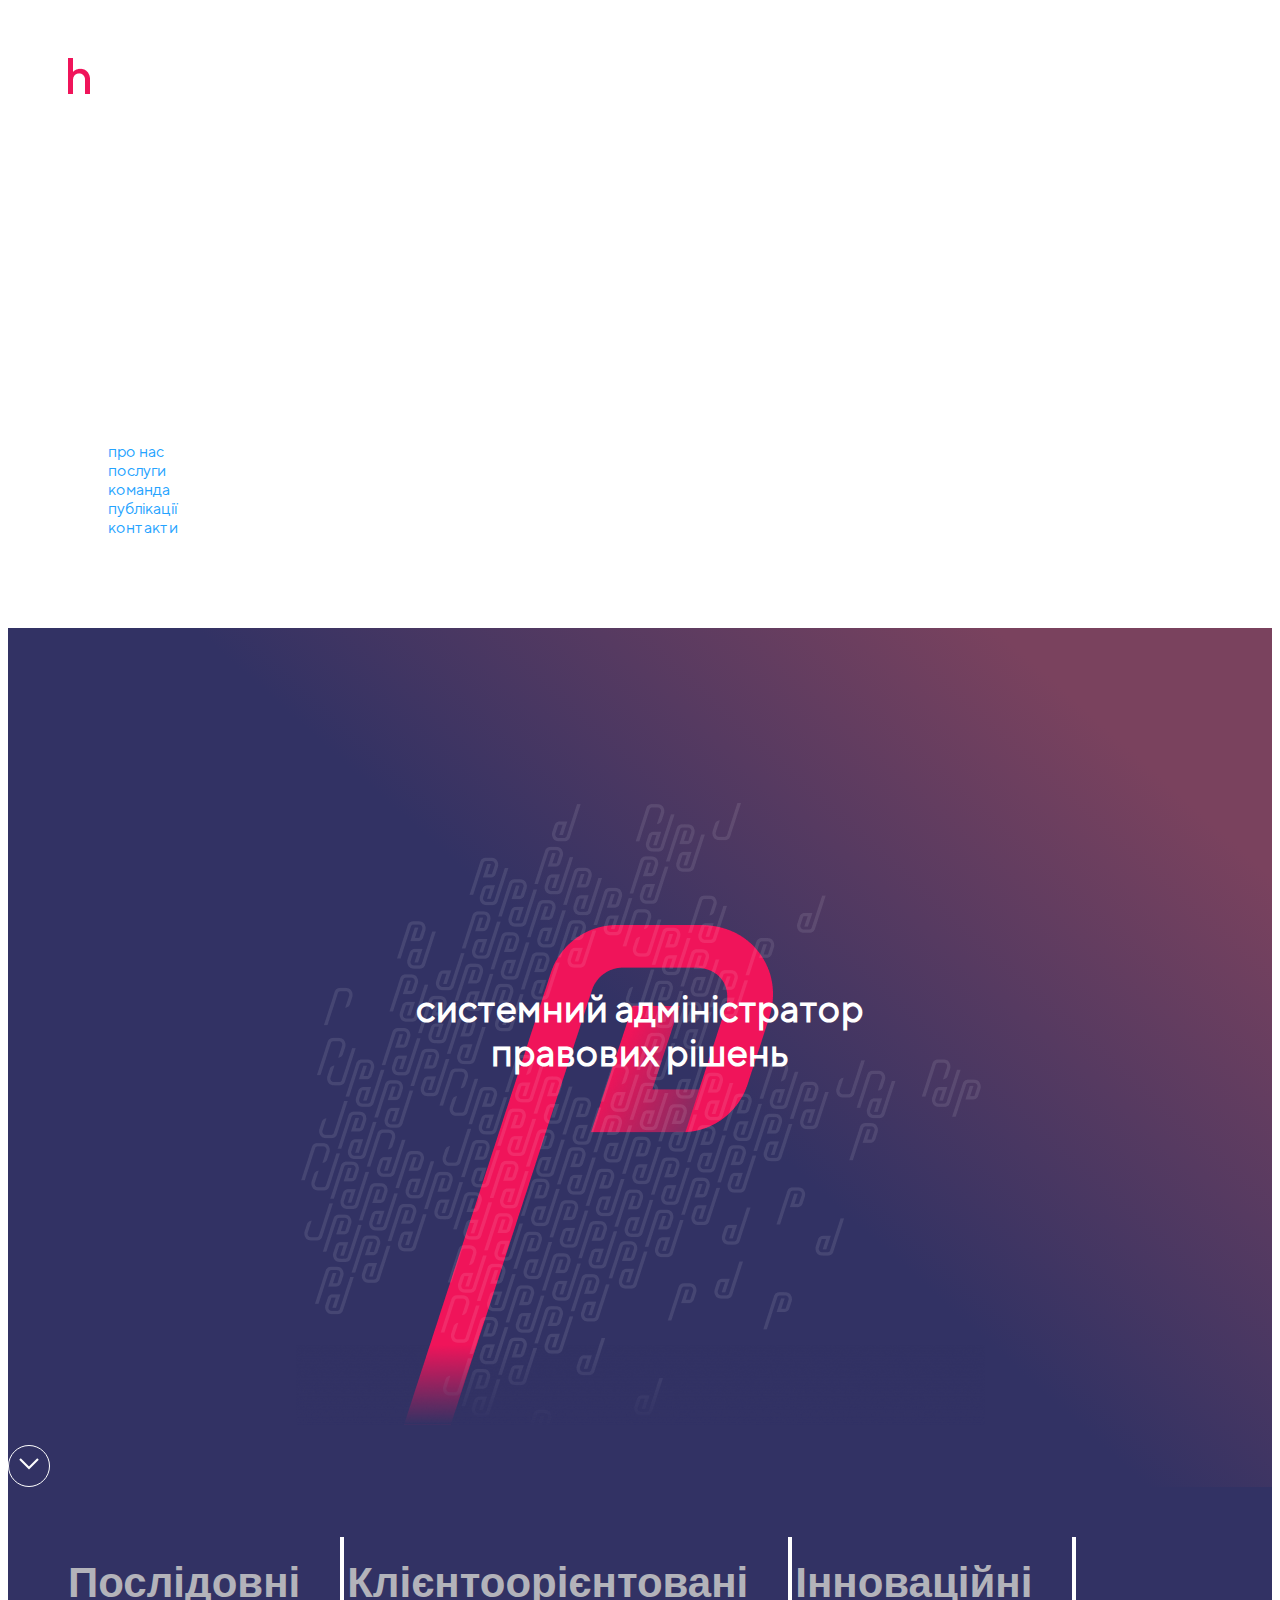
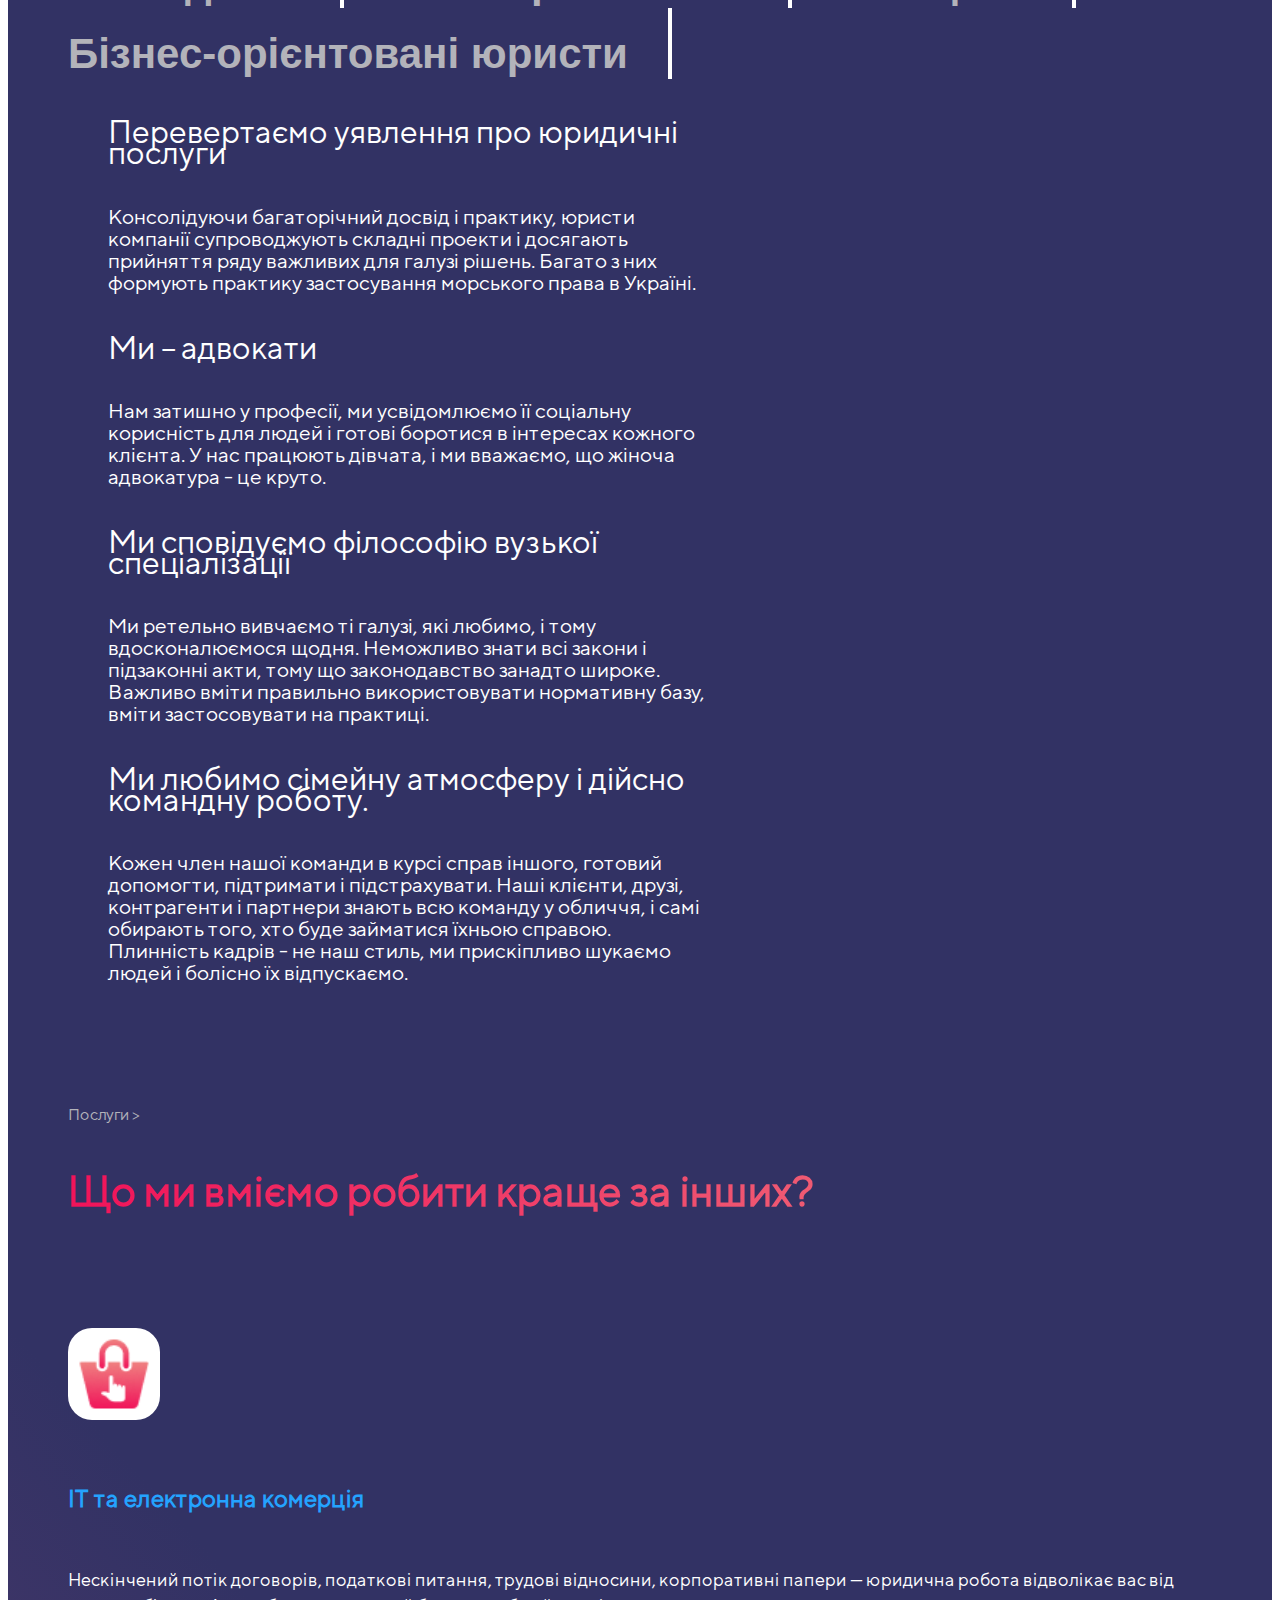
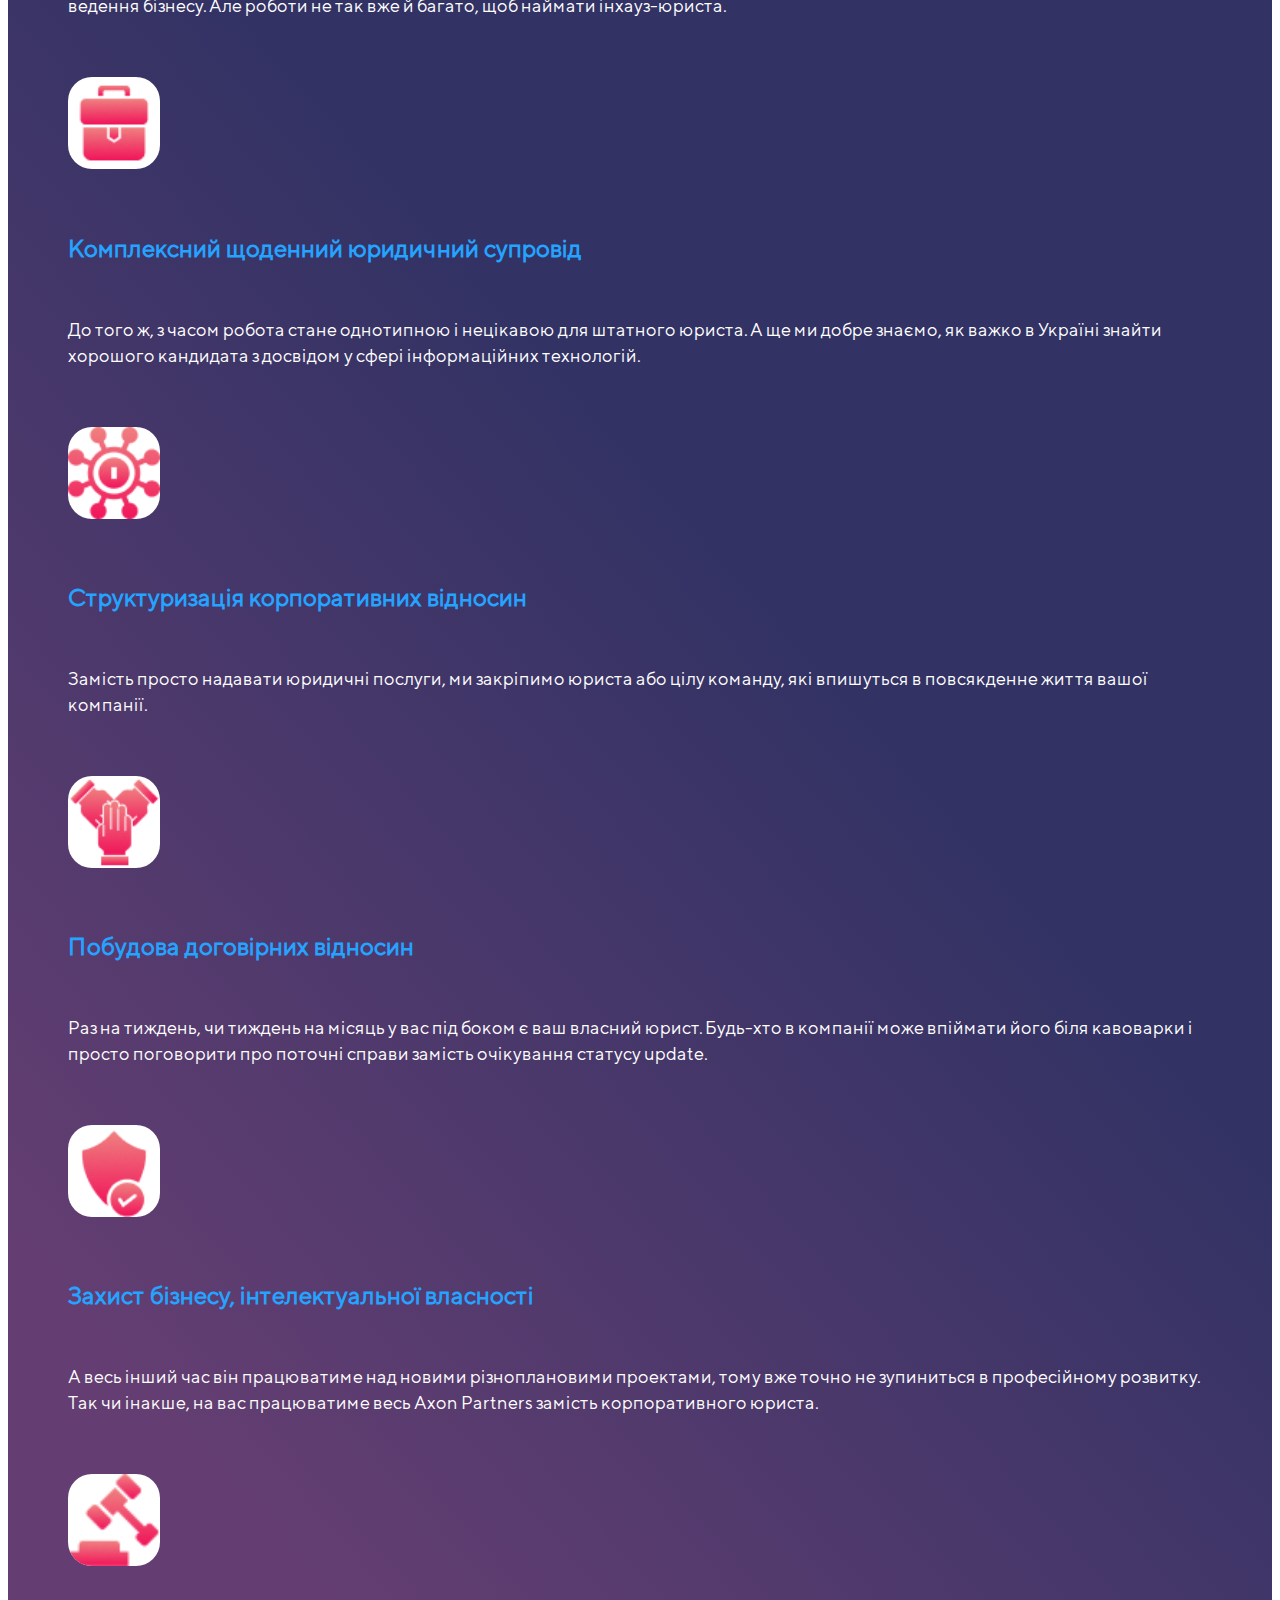
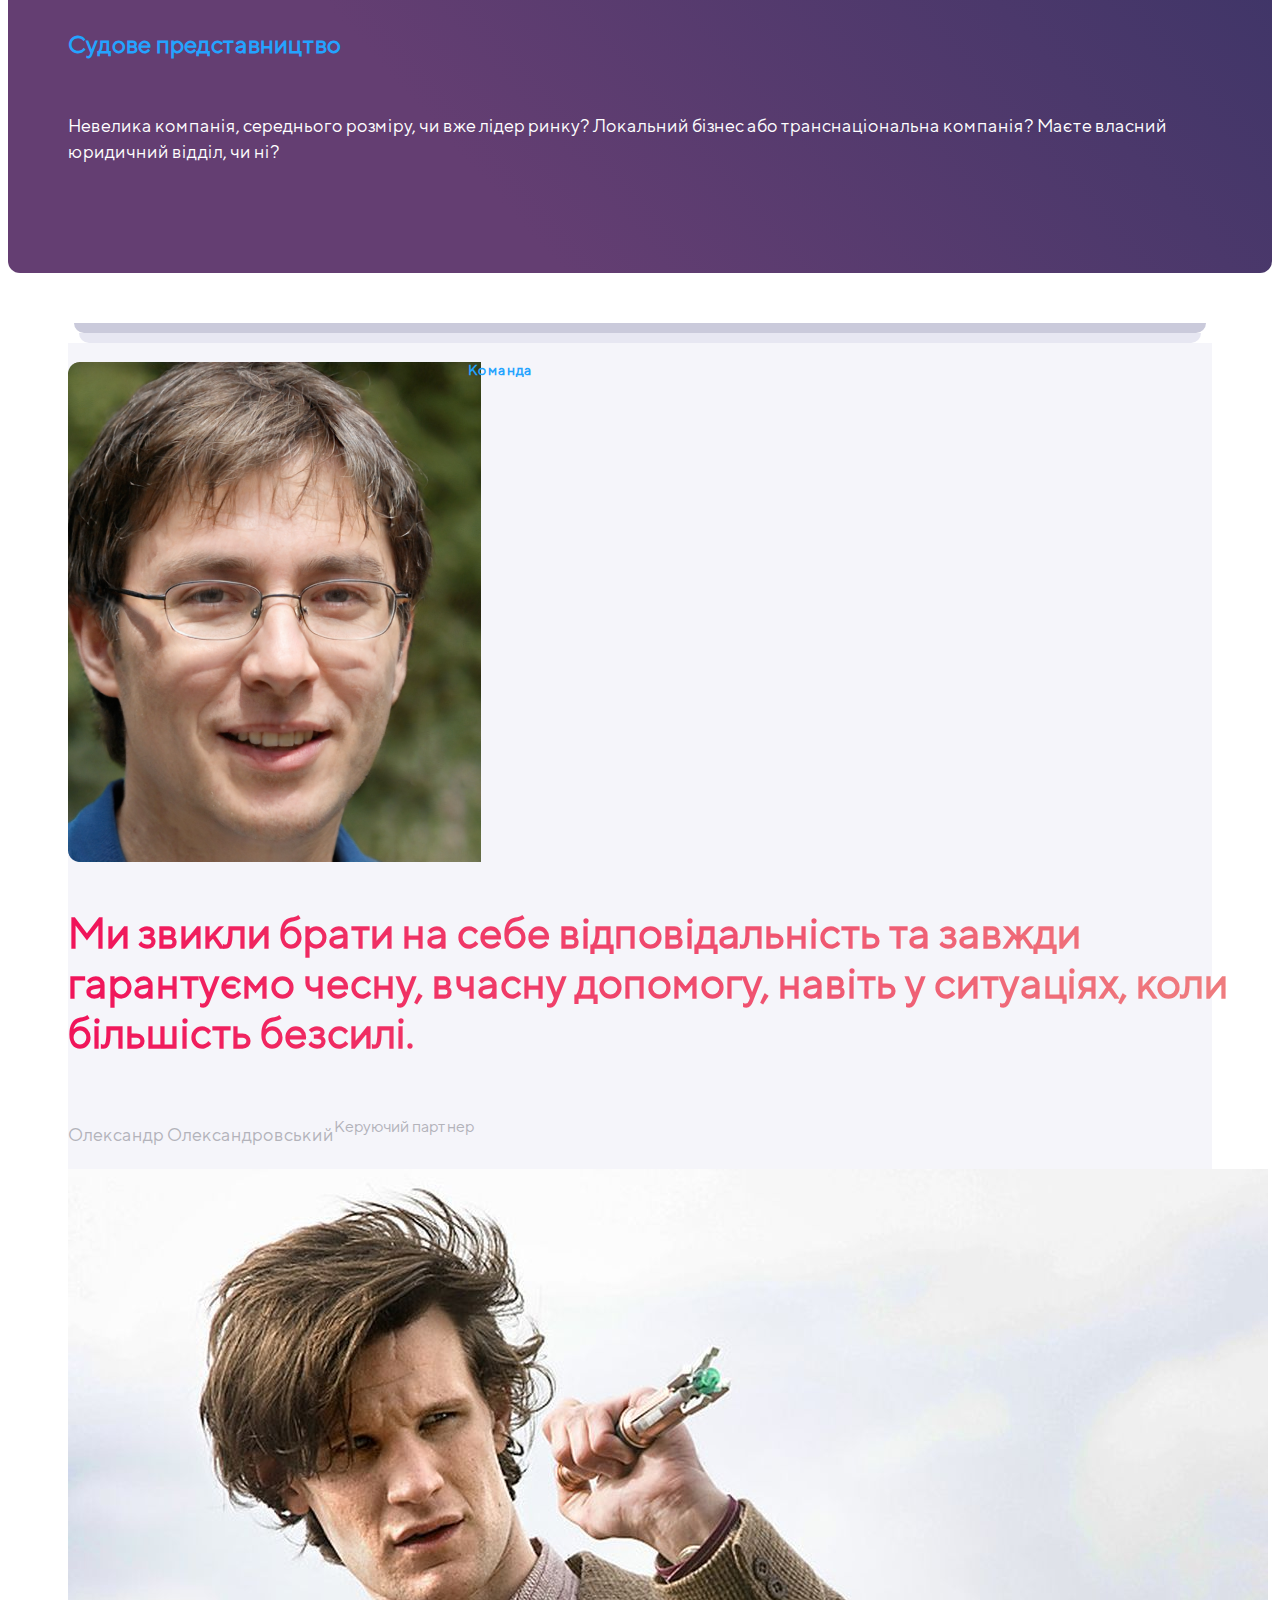
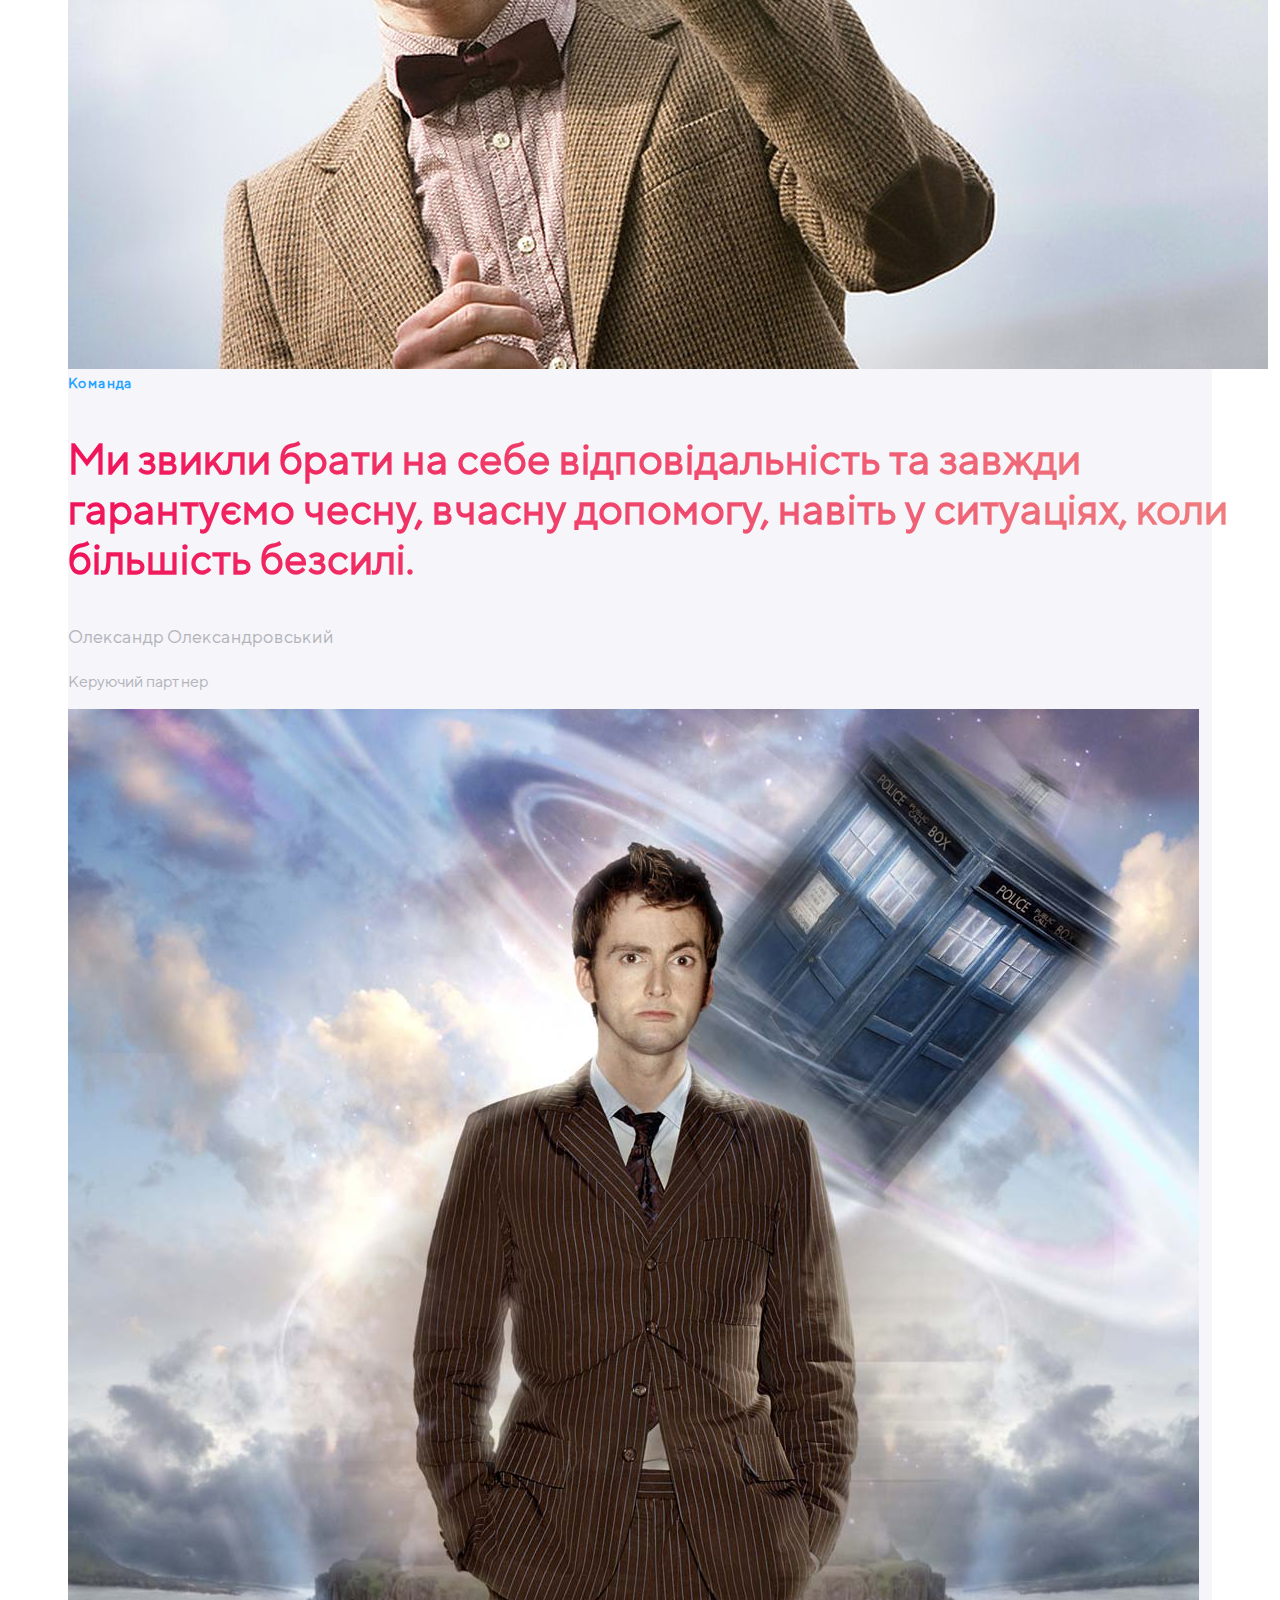
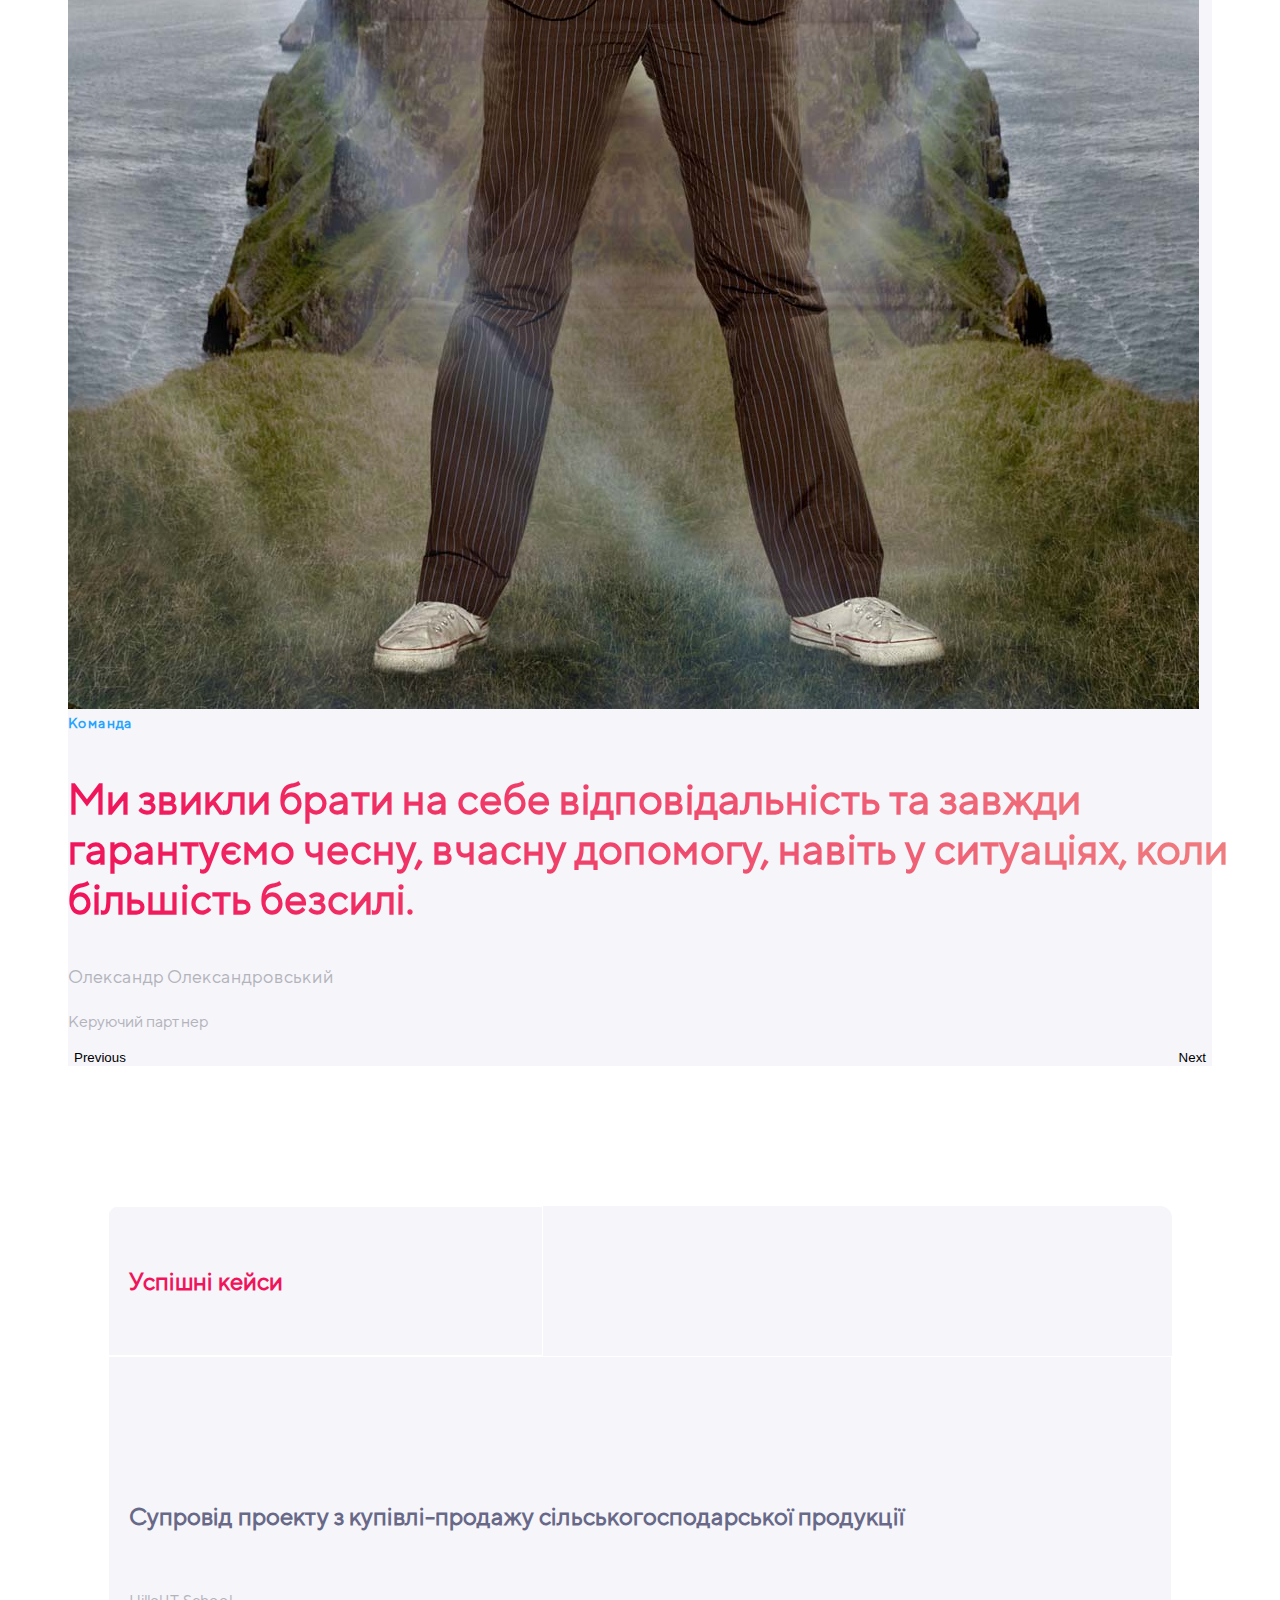
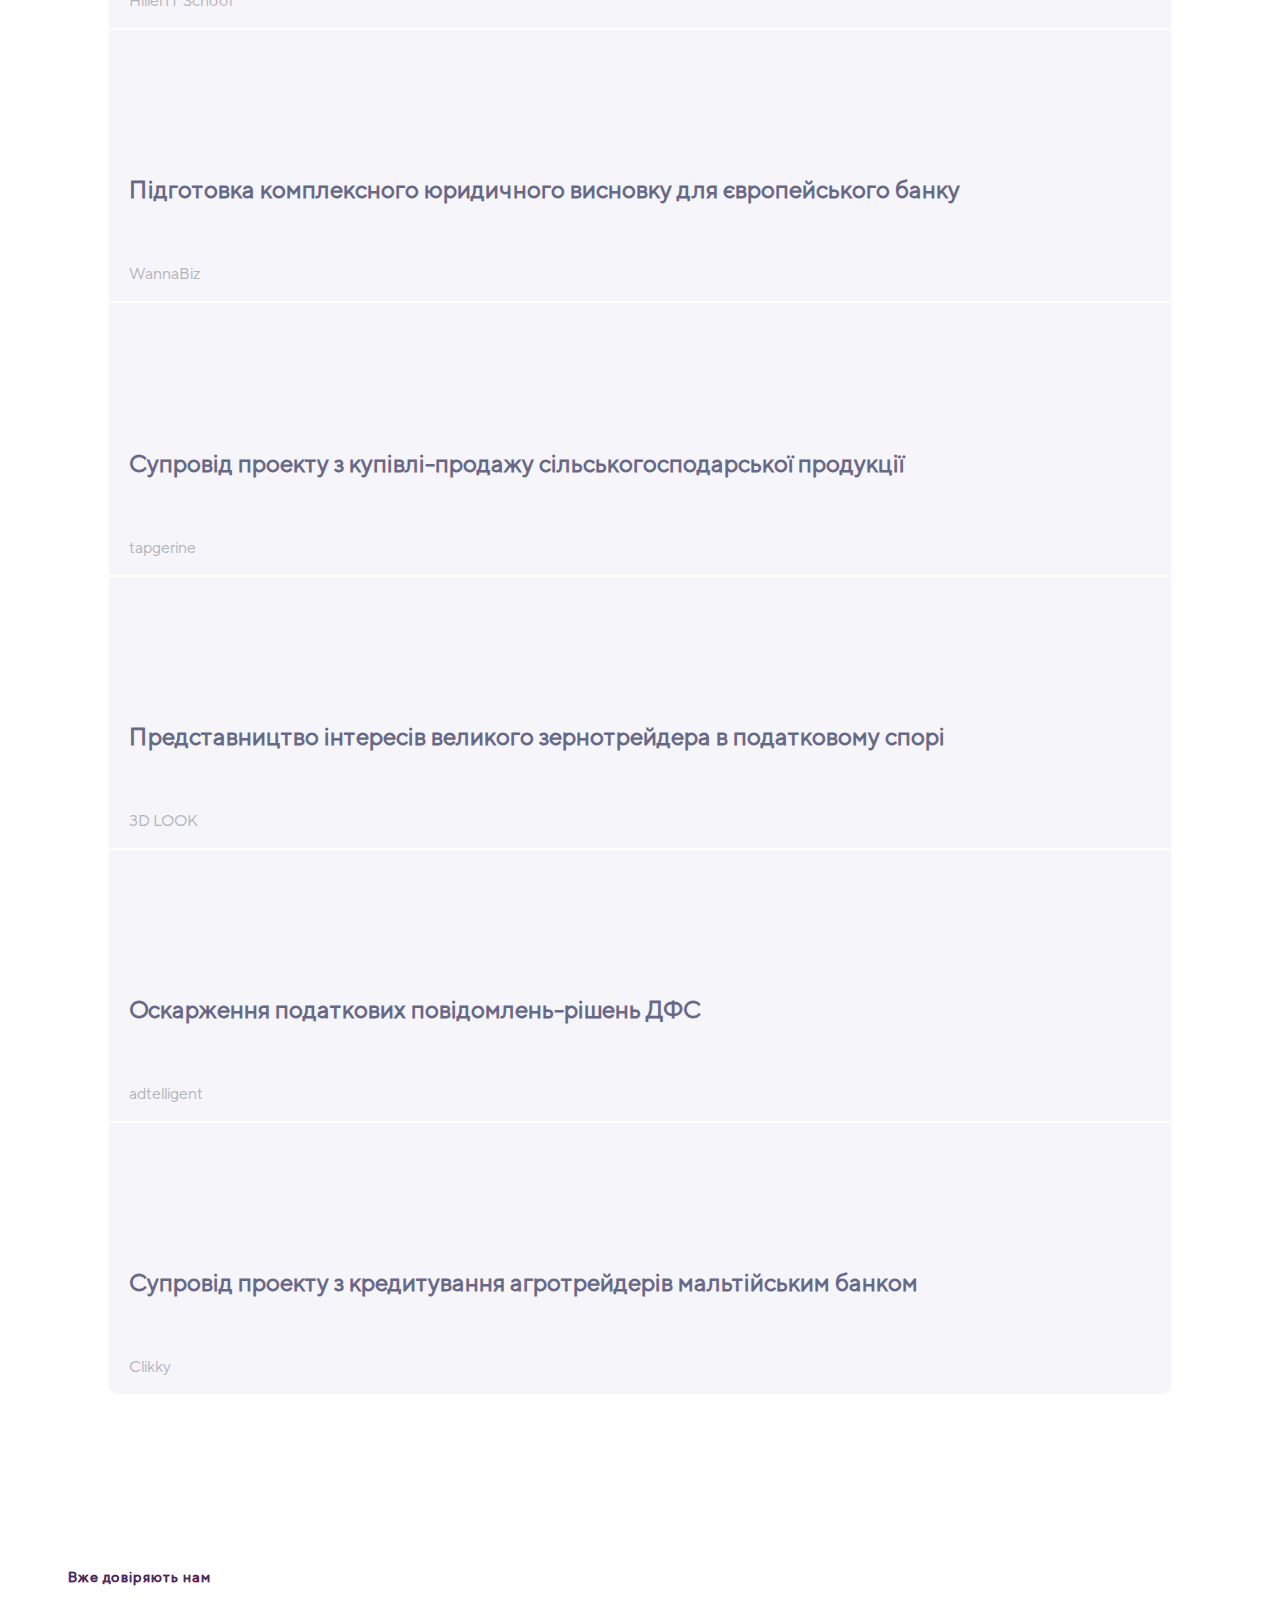
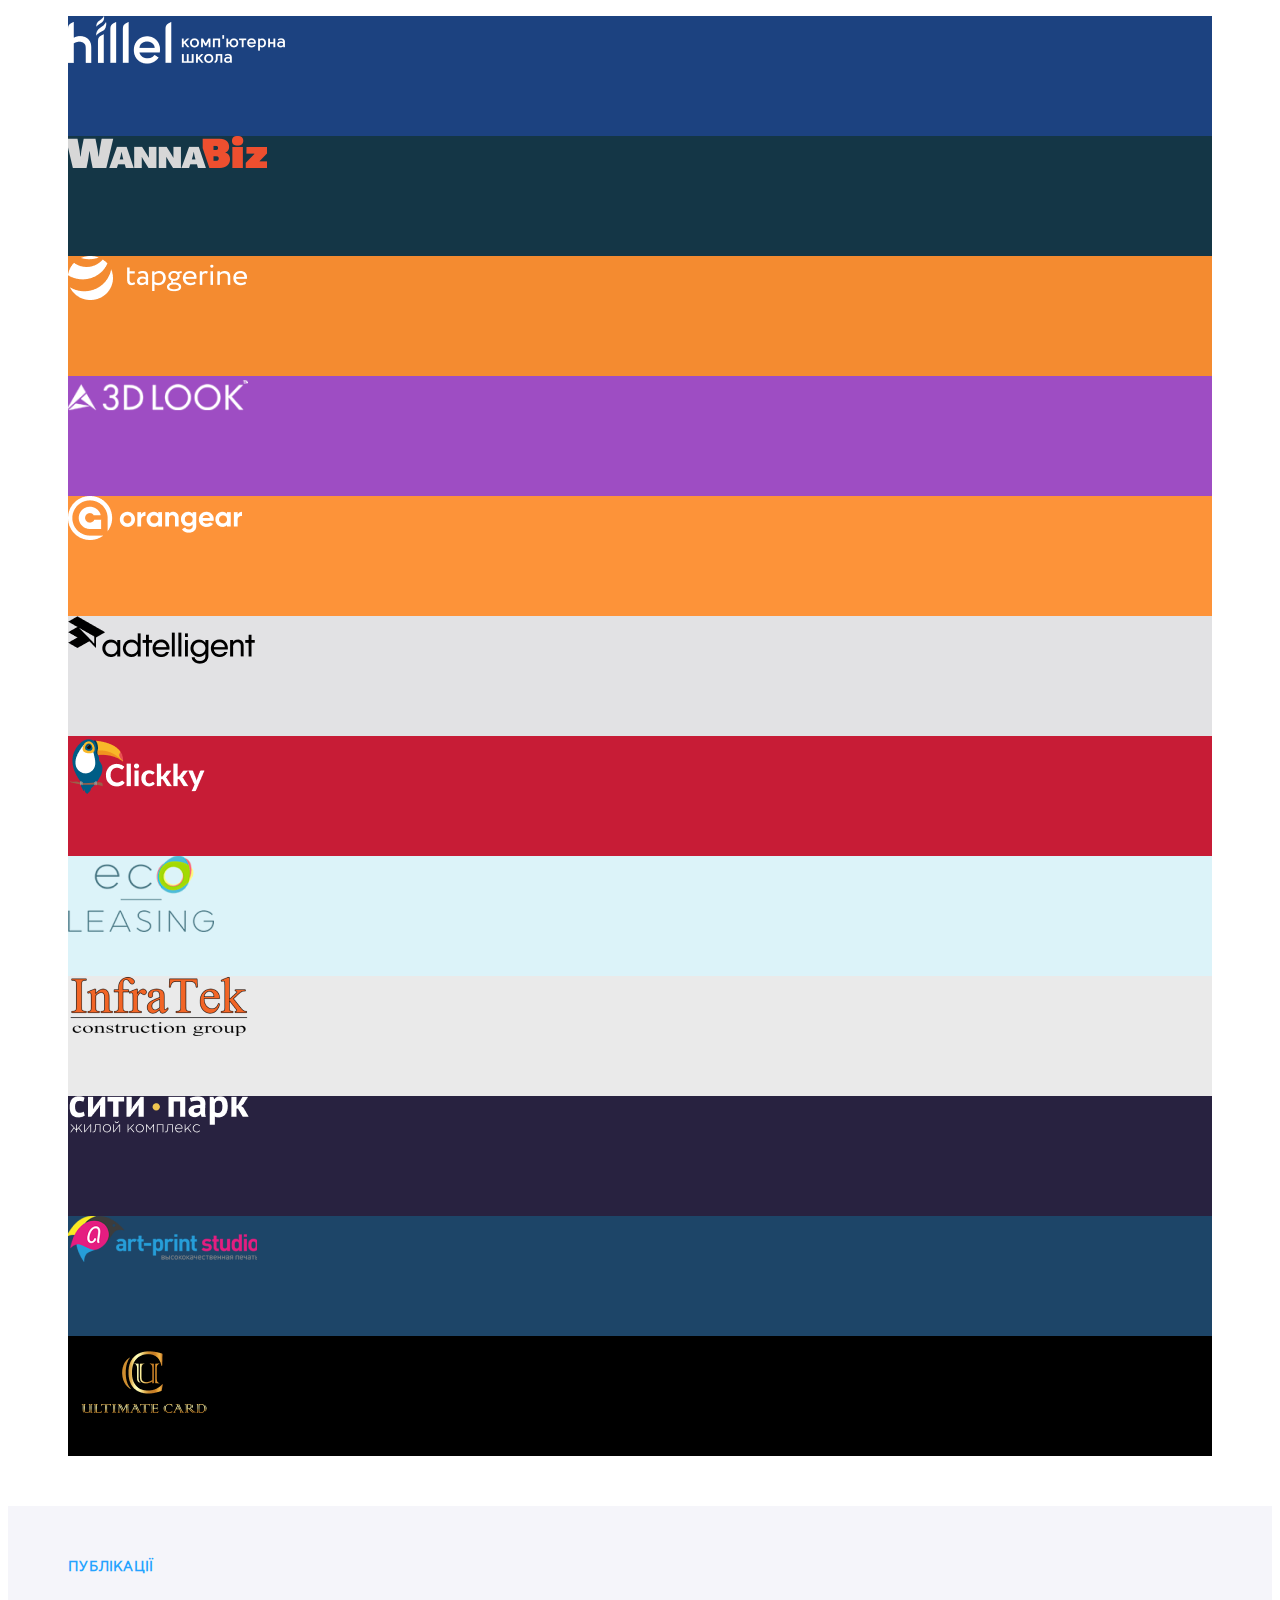
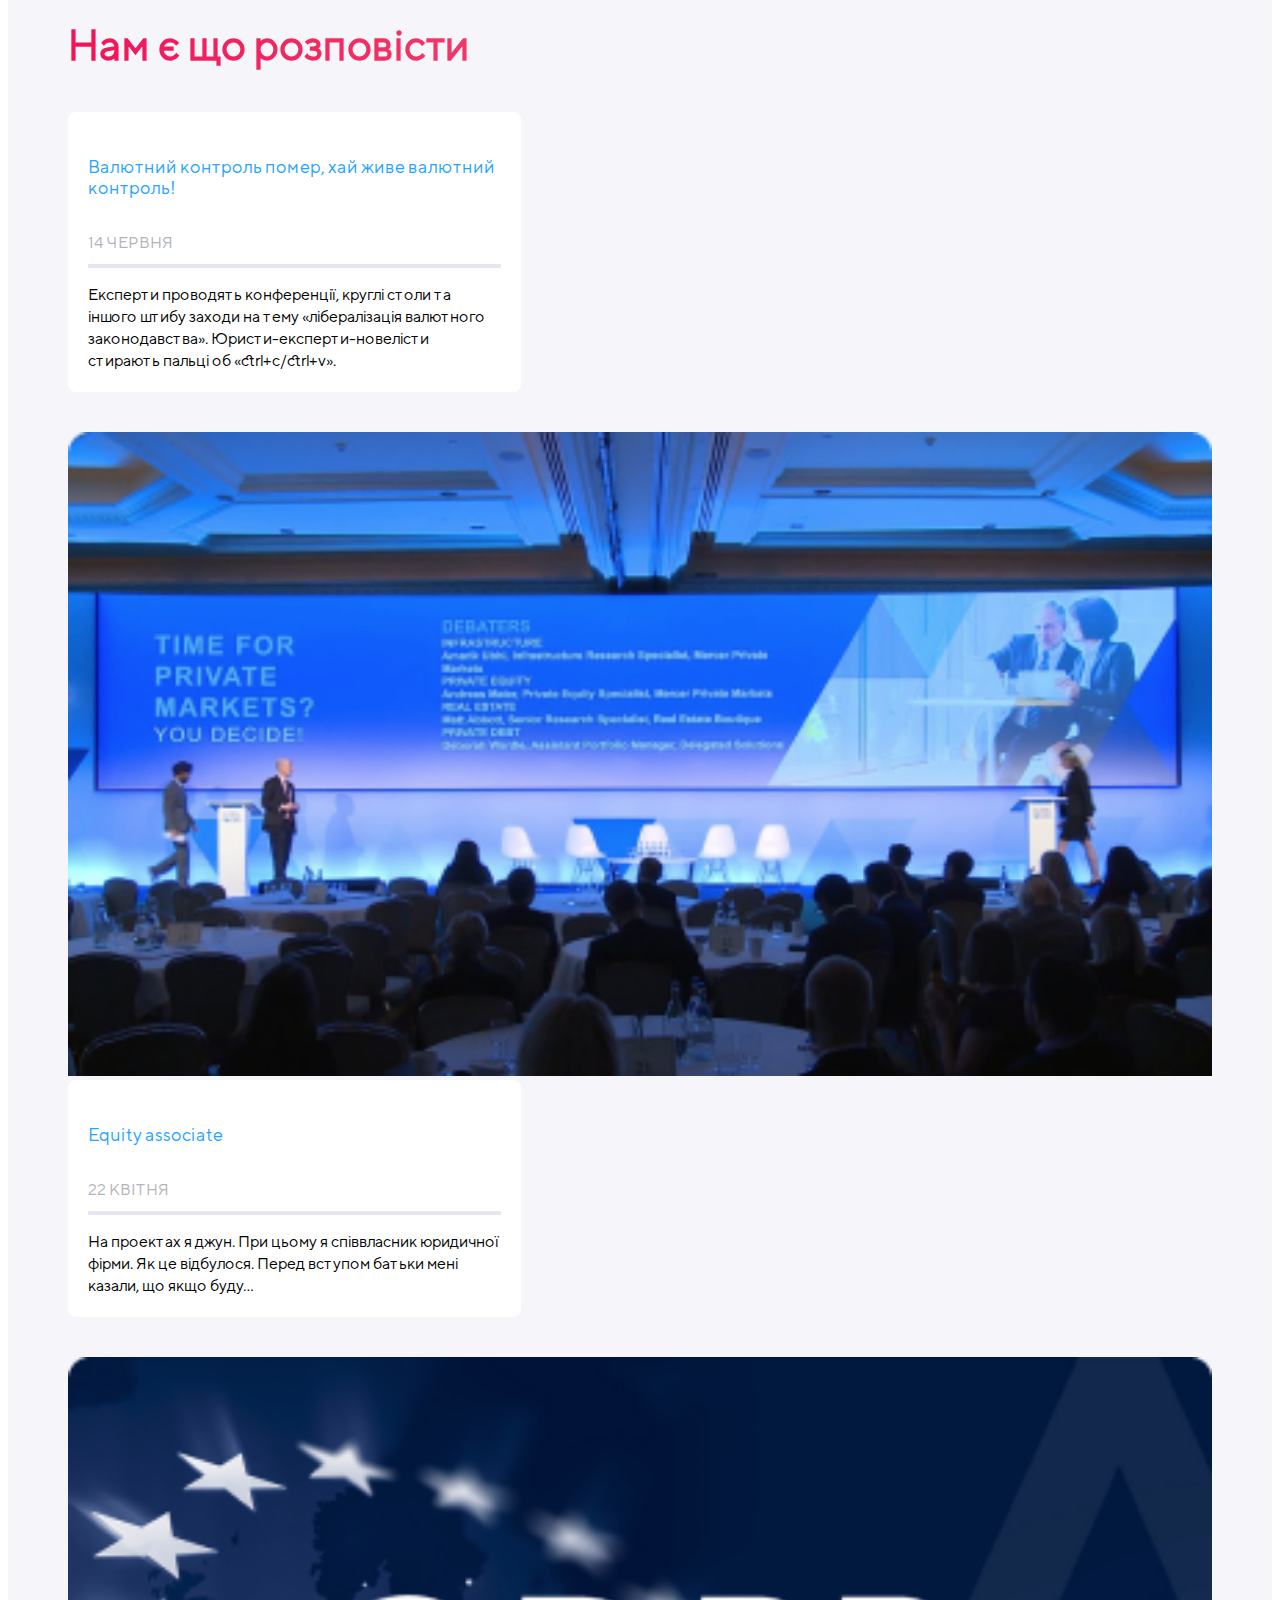
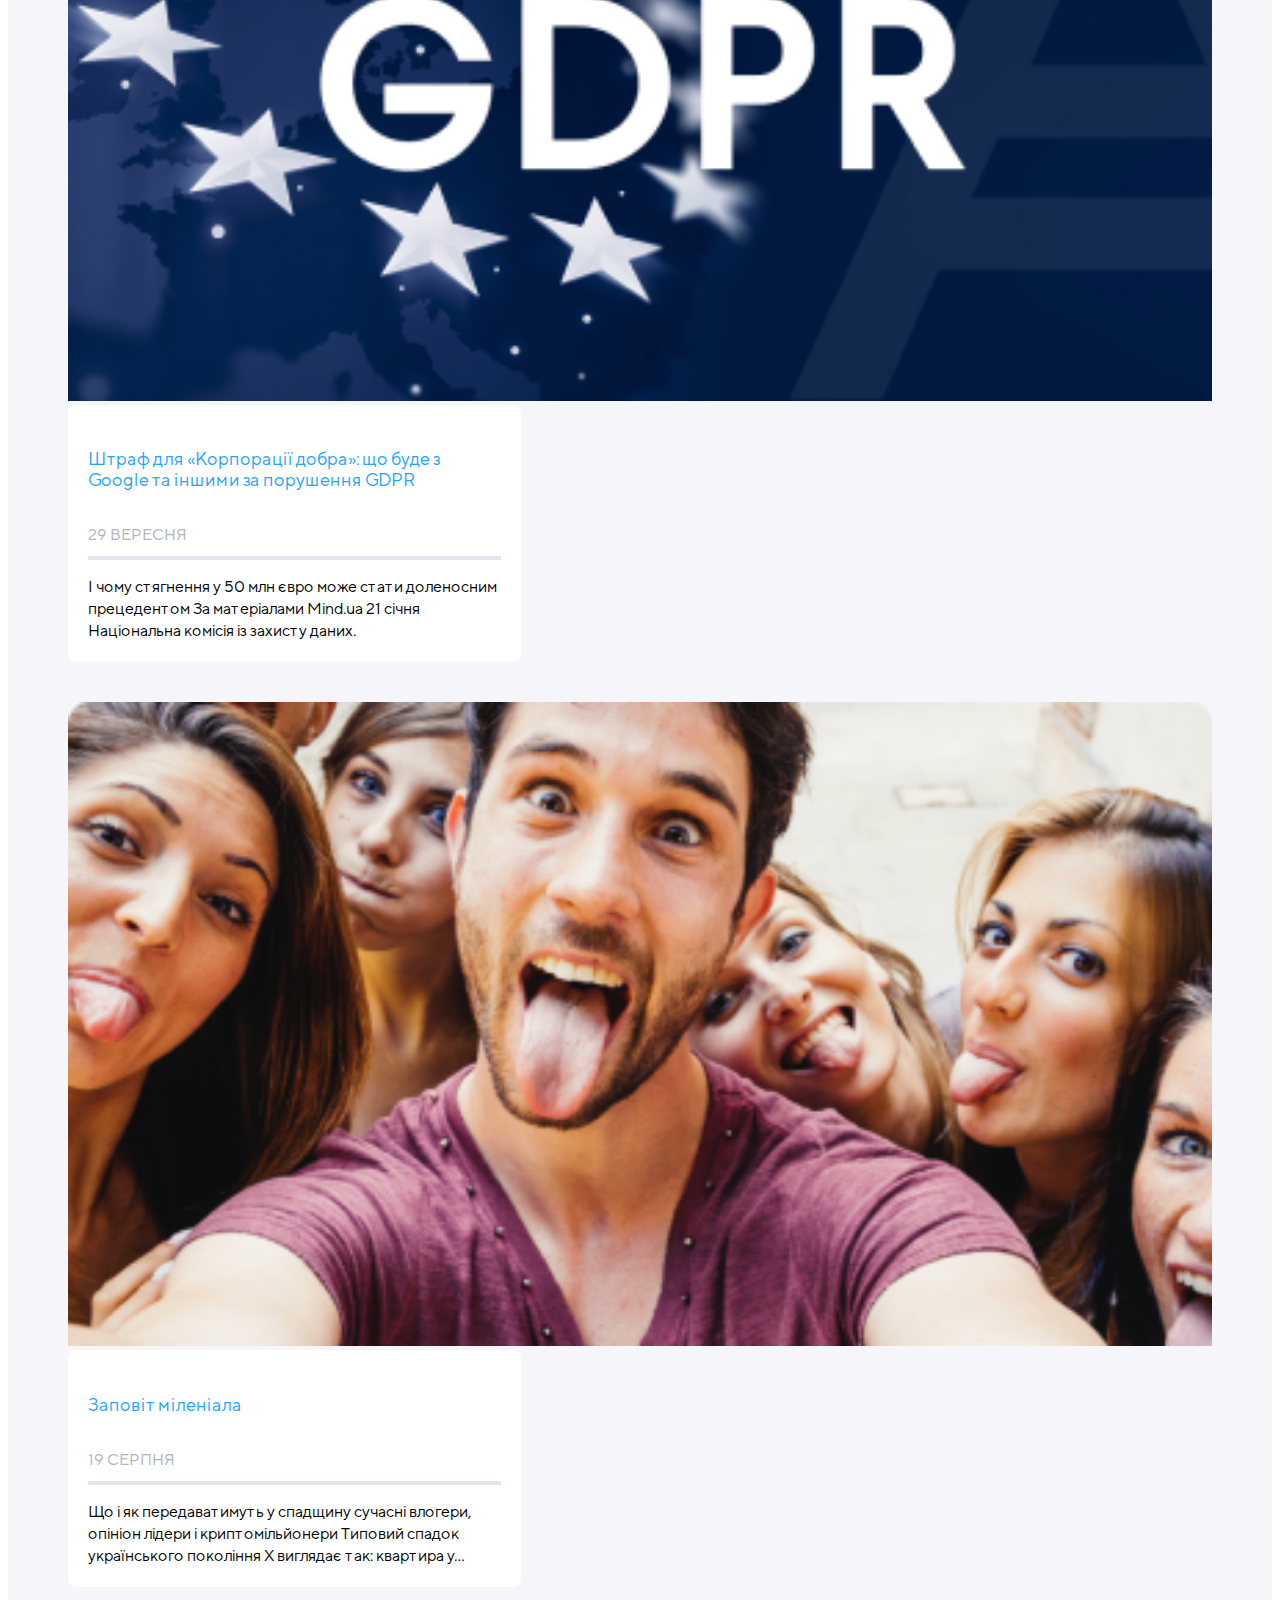
==== commit 84606504: "map styles added" ====
--- a/index.html
+++ b/index.html
@@ -50,13 +50,13 @@
                                     <div class="collapse navbar-collapse" id="navbarSupportedContent">
                                         <ul class="navbar-nav me-auto mb-2 mb-lg-0 mt-19">
                                             <li class="nav-item">
-                                                <a class="nav-link" aria-current="page" href="#">про нас</a>
+                                                <a class="nav-link" aria-current="page" href="about.html">про нас</a>
                                             </li>
                                             <li class="nav-item">
                                                 <a class="nav-link" href="#">послуги</a>
                                             </li>
                                             <li class="nav-item">
-                                                <a class="nav-link" href="#">команда</a>
+                                                <a class="nav-link" href="team.html">команда</a>
                                             </li>
                                             <li class="nav-item">
                                                 <a class="nav-link" href="#">публікації</a>
--- a/css/style.css
+++ b/css/style.css
@@ -1,5 +1,11 @@
 .container {
   max-width: 1320px;
+  padding: 50px 60px;
+}
+@media (max-width: 992px) {
+  .container {
+    padding: 20px;
+  }
 }
 
 body {
@@ -68,6 +74,27 @@
   letter-spacing: 0;
   text-align: left;
   color: black;
+}
+
+.header__p {
+  font-size: 38px;
+  font-style: normal;
+  font-weight: 400;
+  line-height: 45px;
+  letter-spacing: 0;
+  text-align: left;
+  color: black;
+}
+
+article p {
+  font-size: 21px;
+  line-height: 30px;
+  letter-spacing: 0;
+  text-align: left;
+}
+
+.navbar-light .navbar-toggler {
+  border: none;
 }
 
 @font-face {
@@ -77,7 +104,13 @@
   font-weight: normal;
   font-style: normal;
 }
-.header .header__content .header__sidebar, .header .header__content {
+.page-link:focus, .page-link:hover {
+  background-repeat: no-repeat;
+  background-size: cover;
+  background-position: center center;
+}
+
+header .header__absolute .header__content .header__sidebar {
   display: flex;
   flex-wrap: wrap;
 }
@@ -108,83 +141,198 @@
 }
 .publications .publications__block .publications__block__item .publications__text p {
   text-transform: uppercase;
-  color: #B3B3BA;
+  color: #b3b3ba;
   padding-top: 10px;
   padding-bottom: 10px;
   border-bottom: 4px solid #e6e6f0;
 }
 
-.header {
+header .header__absolute {
   width: 100%;
   background: transparent;
   position: absolute;
   overflow: hidden;
   top: 50px;
   left: 0;
-}
-.header .header__content {
-  justify-content: space-between;
-}
-.header .header__content .header__sidebar {
+  padding: 20px;
+}
+header .header__absolute .container {
+  padding: 0;
+}
+header .header__absolute .header__content .header__sidebar {
   flex-direction: column;
 }
-.header .header__content .header__sidebar .header__sidebar__contacts {
+header .header__absolute .header__content .header__sidebar .header__sidebar__contacts {
   display: inline-flex;
 }
-.header .header__content .header__sidebar .header__sidebar__contacts span {
+header .header__absolute .header__content .header__sidebar .header__sidebar__contacts span {
   padding: 0 7px;
 }
-.header .header__content .header__sidebar .header__sidebar__contacts .header__languages ul li {
+header .header__absolute .header__content .header__sidebar .header__sidebar__contacts .header__languages ul li {
   display: inline-block;
 }
-.header .header__content .header__sidebar .header__sidebar__contacts .header__languages ul li a {
+header .header__absolute .header__content .header__sidebar .header__sidebar__contacts .header__languages ul li a {
   font-size: 12px;
   font-weight: 700;
   border-color: transparent;
   padding: 5px;
   color: white;
 }
-.header .header__content .header__sidebar .header__sidebar__contacts .header__languages ul li a:hover {
+header .header__absolute .header__content .header__sidebar .header__sidebar__contacts .header__languages ul li a:hover {
   border-radius: 8px;
   background-color: #F0145A;
   text-align: center;
 }
-.header .header__content .header__sidebar .header__sidebar__contacts .header__tel {
+header .header__absolute .header__content .header__sidebar .header__sidebar__contacts .header__tel {
   font-weight: bold;
 }
-.header .header__content .header__sidebar .header__sidebar__contacts .header__tel a:hover {
+header .header__absolute .header__content .header__sidebar .header__sidebar__contacts .header__tel a:hover {
   color: #F0145A;
 }
-.header .header__content .header__sidebar .header__sidebar__navigation {
+header .header__absolute .header__content .header__sidebar .header__sidebar__navigation {
   font-weight: bold;
-  justify-content: flex-end;
-}
-.header .header__content .header__sidebar .header__sidebar__navigation .navbar-expand-md .navbar-nav .nav-link {
+}
+header .header__absolute .header__content .header__sidebar .header__sidebar__navigation .navbar-expand-md .navbar-nav .nav-link {
   color: white;
   border-color: white;
 }
-.header .header__content .header__sidebar .header__sidebar__navigation .navbar-light .navbar-toggler {
+header .header__absolute .header__content .header__sidebar .header__sidebar__navigation .navbar-light .navbar-toggler {
   border: none;
   outline: none;
 }
 
+header .header__au {
+  color: #b3b3ba;
+}
+header .header__au span {
+  padding: 0 7px;
+}
+header .header__au .header__au__sidebar .header__tel {
+  font-weight: bold;
+}
+header .header__au .header__au__sidebar .header__tel a:hover {
+  color: #F0145A;
+}
+header .header__au .header__au__sidebar .header__languages ul li a {
+  font-size: 12px;
+  font-weight: 700;
+  border-color: transparent;
+  padding: 5px;
+}
+header .header__au .header__au__sidebar .header__languages ul li a:hover {
+  border-radius: 8px;
+  background-color: #F0145A;
+  text-align: center;
+  color: white;
+}
+header .navbar-light .navbar-nav .nav-link {
+  color: #24A3FF;
+}
+
+#selected {
+  color: #F0145A;
+  text-decoration: underline;
+}
+
+@media (max-width: 768px) {
+  header .header__absolute {
+    padding: 0;
+  }
+  header .header__absolute .header__content {
+    flex-direction: column-reverse;
+    padding: 0 50px 50px;
+  }
+  header .header__absolute .header__content .header__sidebar .header__sidebar__contacts {
+    justify-content: space-between;
+    position: relative;
+  }
+  header .header__absolute .header__content .header__sidebar .header__sidebar__contacts .header__languages ul {
+    padding-left: 0;
+  }
+  header .header__absolute .header__content .header__sidebar .header__sidebar__contacts .header__languages ul li a {
+    color: #b3b3ba;
+  }
+  header .header__absolute .header__content .header__sidebar .header__sidebar__contacts .header__languages ul li a:hover {
+    color: white;
+  }
+  header .header__absolute .header__content .header__sidebar .header__sidebar__contacts .header__tel {
+    color: #b3b3ba;
+  }
+  header .header__absolute .header__content .header__sidebar .header__sidebar__contacts .address {
+    display: none;
+  }
+  header .header__absolute .header__content .header__sidebar .header__sidebar__contacts .header__fb-logo {
+    display: none;
+  }
+  header .header__absolute .header__content .header__sidebar .header__sidebar__contacts span {
+    display: none;
+  }
+  header .header__absolute .header__content .header__sidebar .header__sidebar__navigation .navbar {
+    float: right;
+  }
+  header .header__absolute .header__content .header__sidebar .header__sidebar__navigation .navbar .navbar-toggler .navbar-toggler-icon {
+    background-image: url("./../img/Hamburger.png");
+  }
+  header .header__absolute .header__content .header__logo img {
+    position: absolute;
+    top: 60px;
+  }
+
+  header .header__au {
+    flex-direction: column-reverse;
+  }
+  header .header__au .header__au__sidebar {
+    justify-content: space-between;
+  }
+  header .header__au .header__au__sidebar .header__sidebar__contacts .header__tel {
+    display: inline;
+  }
+  header .header__au .header__au__sidebar .header__sidebar__contacts p {
+    display: none;
+  }
+}
+@media (max-width: 1050px) {
+  header .header__au .header__au__sidebar .header__sidebar__contacts span {
+    display: none;
+  }
+  header .header__au .header__au__sidebar .header__sidebar__contacts .address,
+header .header__au .header__au__sidebar .header__sidebar__contacts .header__tel,
+header .header__au .header__au__sidebar .header__sidebar__contacts .header__fb-logo {
+    display: none;
+  }
+}
+.navbar-toggler:focus {
+  box-shadow: none;
+}
+
+@media (max-width: 576px) {
+  header .header__au .header__au__logo a img {
+    width: 100px;
+  }
+  header .header__au .header__au__logo .header__p {
+    font-size: 19px;
+  }
+}
 .about__us {
   background: linear-gradient(42.01deg, #323264 14.33%, #323264 51.39%, #7A425E 87.53%);
   min-height: 800px;
 }
-.about__us .about__us-logo {
+.about__us .container {
+  padding: 0;
+}
+.about__us .container .about__us-logo {
   background-image: url("./../../../img/symbol.png");
   background-repeat: no-repeat;
   background-position: center top 175px;
   padding-bottom: 345px;
 }
-.about__us .about__us-logo h1 {
+.about__us .container .about__us-logo h1 {
   font-size: 38px;
   text-align: center;
   padding-top: 358px;
   z-index: 1;
 }
-.about__us .about__us__button button {
+.about__us .container .about__us__button button {
   background: transparent;
   outline: none;
   width: 42px;
@@ -196,14 +344,13 @@
 
 .services_experience {
   background: linear-gradient(228.57deg, #323264 11.93%, #323264 57.17%, #643E72 87.46%);
-  padding-top: 20px;
   border-radius: 0 0 12px 12px;
 }
 .services_experience .experience {
   padding-right: 0;
 }
 .services_experience .experience .experience__button {
-  color: #B3B3BA;
+  color: #b3b3ba;
   font-weight: bold;
   font-size: 42px;
   text-align: right;
@@ -235,14 +382,11 @@
   font-size: 21px;
   color: white;
 }
-.services_experience .services {
-  padding: 0 60px;
-}
 .services_experience .services .services__heading {
   padding-bottom: 70px;
 }
 .services_experience .services .services__heading a {
-  color: #B3B3BA;
+  color: #b3b3ba;
   padding-bottom: 3px;
 }
 .services_experience .services .services__item {
@@ -298,10 +442,10 @@
   background-color: #f5f5fa;
 }
 .team .container .row .team__carousel__block .carousel-inner .carousel-item h4 {
-  color: #B3B3BA;
+  color: #b3b3ba;
 }
 .team .container .row .team__carousel__block .carousel-inner .carousel-item p {
-  color: #B3B3BA;
+  color: #b3b3ba;
 }
 .team .container .row .team__carousel__block .carousel-inner .carousel-item a {
   font-size: 14px;
@@ -320,6 +464,66 @@
   width: 33.3333333333%;
 }
 
+.member {
+  margin-bottom: 80px;
+}
+.member .member__photo {
+  width: 40%;
+  display: flex;
+  flex-wrap: wrap;
+  align-items: flex-start;
+  justify-content: flex-end;
+  margin-right: 40px;
+}
+.member .member__info {
+  width: 55%;
+}
+.member .member__info .member__contacts {
+  display: flex;
+  align-items: stretch;
+  border-bottom: 4px solid #E6E6F0;
+}
+.member .member__info .member__contacts p {
+  color: #b3b3ba;
+}
+.member .member__info .member__contacts span {
+  color: #b3b3ba;
+  margin: 0 10px 20px;
+}
+.member .member__info .member__contacts a {
+  color: #24A3FF;
+}
+.member .member__info article {
+  margin-top: 40px;
+}
+.member .member__info h5 {
+  color: #323264;
+  text-transform: uppercase;
+  font-size: 14px;
+  line-height: 17px;
+  letter-spacing: 1px;
+}
+
+@media (max-width: 992px) {
+  .member .member__photo {
+    width: 100%;
+    justify-content: center;
+    margin-right: 0;
+  }
+  .member .member__info {
+    flex-direction: column;
+    width: 100%;
+  }
+}
+@media (max-width: 768px) {
+  .member .member__info .member__contacts {
+    flex-direction: column;
+    align-items: center;
+  }
+  .member .member__info .member__contacts span {
+    display: none;
+  }
+}
 .cases {
   background-color: white;
 }
@@ -349,7 +553,7 @@
 }
 .cases .cases__block .cases__block__content p {
   padding: 20px 20px 0 20px;
-  color: #B3B3BA;
+  color: #b3b3ba;
 }
 
 .clients {
@@ -417,7 +621,6 @@
 
 .publications {
   background-color: #f5f5fa;
-  padding: 60px;
 }
 .publications .publications__headline {
   margin-bottom: 40px;
@@ -467,7 +670,6 @@
 footer .footer {
   padding: 30px 0;
   border-top: 4px solid #E6E6F0;
-  margin: 0 60px 0 60px;
 }
 footer .footer span {
   color: #B3B3BA;
@@ -510,4 +712,295 @@
   color: #24A3FF;
 }
 
+@media (max-width: 992px) {
+  footer .footer {
+    flex-direction: column;
+  }
+  footer .footer .footer__address {
+    display: flex;
+    flex-direction: column;
+  }
+}
+@media (max-width: 768px) {
+  footer .footer .footer__address {
+    align-items: center;
+  }
+  footer .footer .footer__address span {
+    display: none;
+  }
+  footer .footer .footer__address .footer__address__map {
+    display: flex;
+    flex-wrap: wrap;
+    justify-content: center;
+  }
+  footer .footer .footer__address .footer__address__map p {
+    font-weight: bold;
+    margin-right: 20px;
+  }
+  footer .footer .footer__contacts {
+    font-weight: bold;
+    display: flex;
+    flex-wrap: wrap;
+    flex-direction: column;
+    align-items: center;
+  }
+  footer .footer .footer__contacts a {
+    padding-bottom: 20px;
+  }
+  footer .footer .footer__contacts a img {
+    padding-top: 20px;
+  }
+  footer .footer .footer__contacts span {
+    display: none;
+  }
+  footer .footer .footer__copyright {
+    order: 3;
+  }
+  footer .footer .footer__copyright #footer-copyright {
+    text-align: center;
+  }
+}
+.about {
+  padding: 30px 0 100px 0;
+  justify-content: center;
+}
+.about .about__text {
+  margin-right: 0;
+}
+.about .about__text h3 {
+  padding-bottom: 30px;
+}
+.about .about__advantages {
+  margin-left: 40px;
+  padding-left: 22px;
+  border-left: 4px solid #E6E6F0;
+  width: 45%;
+}
+.about .about__advantages h3::before {
+  content: url("./../img/flag.png");
+}
+.about .about__advantages h3:nth-child(3)::before {
+  content: url("./../img/case.png");
+}
+.about .about__advantages h3:nth-child(5)::before {
+  content: url("./../img/star.png");
+}
+.about .about__advantages p {
+  color: #323264;
+  font-size: 18px;
+  line-height: 21px;
+  letter-spacing: 0;
+  text-align: left;
+  padding-bottom: 50px;
+  margin-bottom: 0;
+}
+.about .about__advantages p:last-child {
+  padding-bottom: 0;
+  margin-bottom: 0;
+}
+.about .about__text__more {
+  display: flex;
+  flex-wrap: wrap;
+}
+
+.about__achievements {
+  border-radius: 12px 12px 0 0;
+  background-color: #f5f5fa;
+  padding-top: 28px;
+}
+.about__achievements h4 {
+  margin-top: 28px;
+  font-size: 14px;
+  line-height: 17px;
+  letter-spacing: 1px;
+  text-align: center;
+  color: #323264;
+  text-transform: uppercase;
+  font-weight: bold;
+  padding-bottom: 30px;
+}
+.about__achievements .about__achievements__logo .about__achievements__logo__background {
+  width: 300px;
+  height: 109px;
+  align-items: center;
+  background-color: white;
+  border-radius: 12px;
+}
+.about__achievements .about__achievements__logo .about__achievements__logo__background img {
+  justify-content: center;
+}
+.about__achievements .pagination {
+  margin: auto;
+}
+
+body > main > div.about__photo.d-flex.col-12 > img {
+  width: 100%;
+}
+
+.page-link {
+  background: none;
+  border: none;
+  border-radius: 0;
+}
+.page-link:focus, .page-link:hover {
+  border: none;
+  border-radius: 0;
+  box-shadow: none;
+  background-image: url("./../img/ellipse_blue.png");
+  background-size: auto;
+}
+
+@media (max-width: 992px) {
+  .about {
+    padding-bottom: 20px;
+  }
+  .about .about__text {
+    width: 65%;
+  }
+  .about .about__advantages {
+    width: 30%;
+  }
+  .about .about__achievements .about__achievements__logo .about__achievements__logo__background {
+    margin-bottom: 10px;
+  }
+}
+@media (max-width: 816px) {
+  .about {
+    padding: 0;
+  }
+  .about .about__text {
+    width: 100%;
+  }
+  .about .about__advantages {
+    width: 100%;
+    border-left: none;
+    border-top: 4px solid #E6E6F0;
+    padding-left: 0;
+  }
+  .about .about__advantages h3, .about .about__advantages p {
+    justify-content: center;
+  }
+
+  #footer-address {
+    flex-direction: column;
+  }
+}
+.team__header h3 {
+  font-size: 42px;
+  line-height: 50px;
+  letter-spacing: 0;
+  text-align: left;
+}
+
+.team__gallery .team__gallery__content {
+  justify-content: space-between;
+}
+.team__gallery .team__gallery__content .team__gallery__item {
+  width: 29%;
+}
+.team__gallery .team__gallery__content .team__gallery__item img {
+  width: 100%;
+  border-radius: 12px;
+  margin-bottom: 20px;
+}
+.team__gallery .team__gallery__content .team__gallery__item h4 {
+  color: #323264;
+}
+.team__gallery .team__gallery__content .team__gallery__item p {
+  color: #b3b3ba;
+}
+
+@media (max-width: 768px) {
+  .team__gallery .team__gallery__content .team__gallery__item {
+    width: 49%;
+  }
+}
+@media (max-width: 576px) {
+  .team__gallery .team__gallery__content .team__gallery__item {
+    width: 100%;
+  }
+}
+.map .map__block .map__contacts {
+  width: 412px;
+}
+.map .map__block .map__contacts .map__border {
+  border-bottom: 4px solid #E6E6F0;
+  margin-bottom: 40px;
+}
+.map .map__block .map__contacts .map__border p {
+  color: #323264;
+}
+.map .map__block .map__contacts a {
+  color: #323264;
+}
+.map .map__block .map__form {
+  max-width: 527px;
+  background: #F5F5FA;
+  border-radius: 12px;
+  padding: 20px;
+}
+.map .map__block .map__form h3 {
+  font-size: 32px;
+  line-height: 38px;
+  letter-spacing: 0;
+  text-align: left;
+}
+.map .map__block .map__form input, .map .map__block .map__form textarea {
+  display: block;
+  border-radius: 8px;
+  border: none;
+  outline: none;
+}
+.map .map__block .map__form input {
+  width: 487px;
+  height: 47px;
+  padding: 10px;
+  margin-bottom: 20px;
+}
+.map .map__block .map__form textarea {
+  resize: none;
+  width: 487px;
+  height: 180px;
+  padding: 10px;
+  margin-bottom: 20px;
+}
+.map .map__block .map__form h4 {
+  color: #b3b3ba;
+  text-transform: uppercase;
+  font-size: 14px;
+  line-height: 17px;
+  letter-spacing: 1px;
+  text-align: left;
+  margin-left: 10px;
+}
+.map .map__block .map__form .button__send {
+  display: flex;
+  justify-content: center;
+}
+.map .map__block .map__form .button__send button {
+  box-shadow: 0 0 20px 0 rgba(36, 163, 255, 0.5);
+  background: #24A3FF;
+  color: white;
+  border-radius: 12px;
+  padding: 16px;
+  justify-content: center;
+}
+
+#facebook__link {
+  color: #24A3FF;
+  font-size: 12px;
+  line-height: 16px;
+  letter-spacing: 1px;
+  text-align: left;
+  font-weight: bold;
+  margin-left: 10px;
+  max-width: 120px;
+}
+
+#map__email {
+  margin: 20px 0 40px;
+  color: #24A3FF;
+  display: block;
+}
+
 /*# sourceMappingURL=style.css.map */
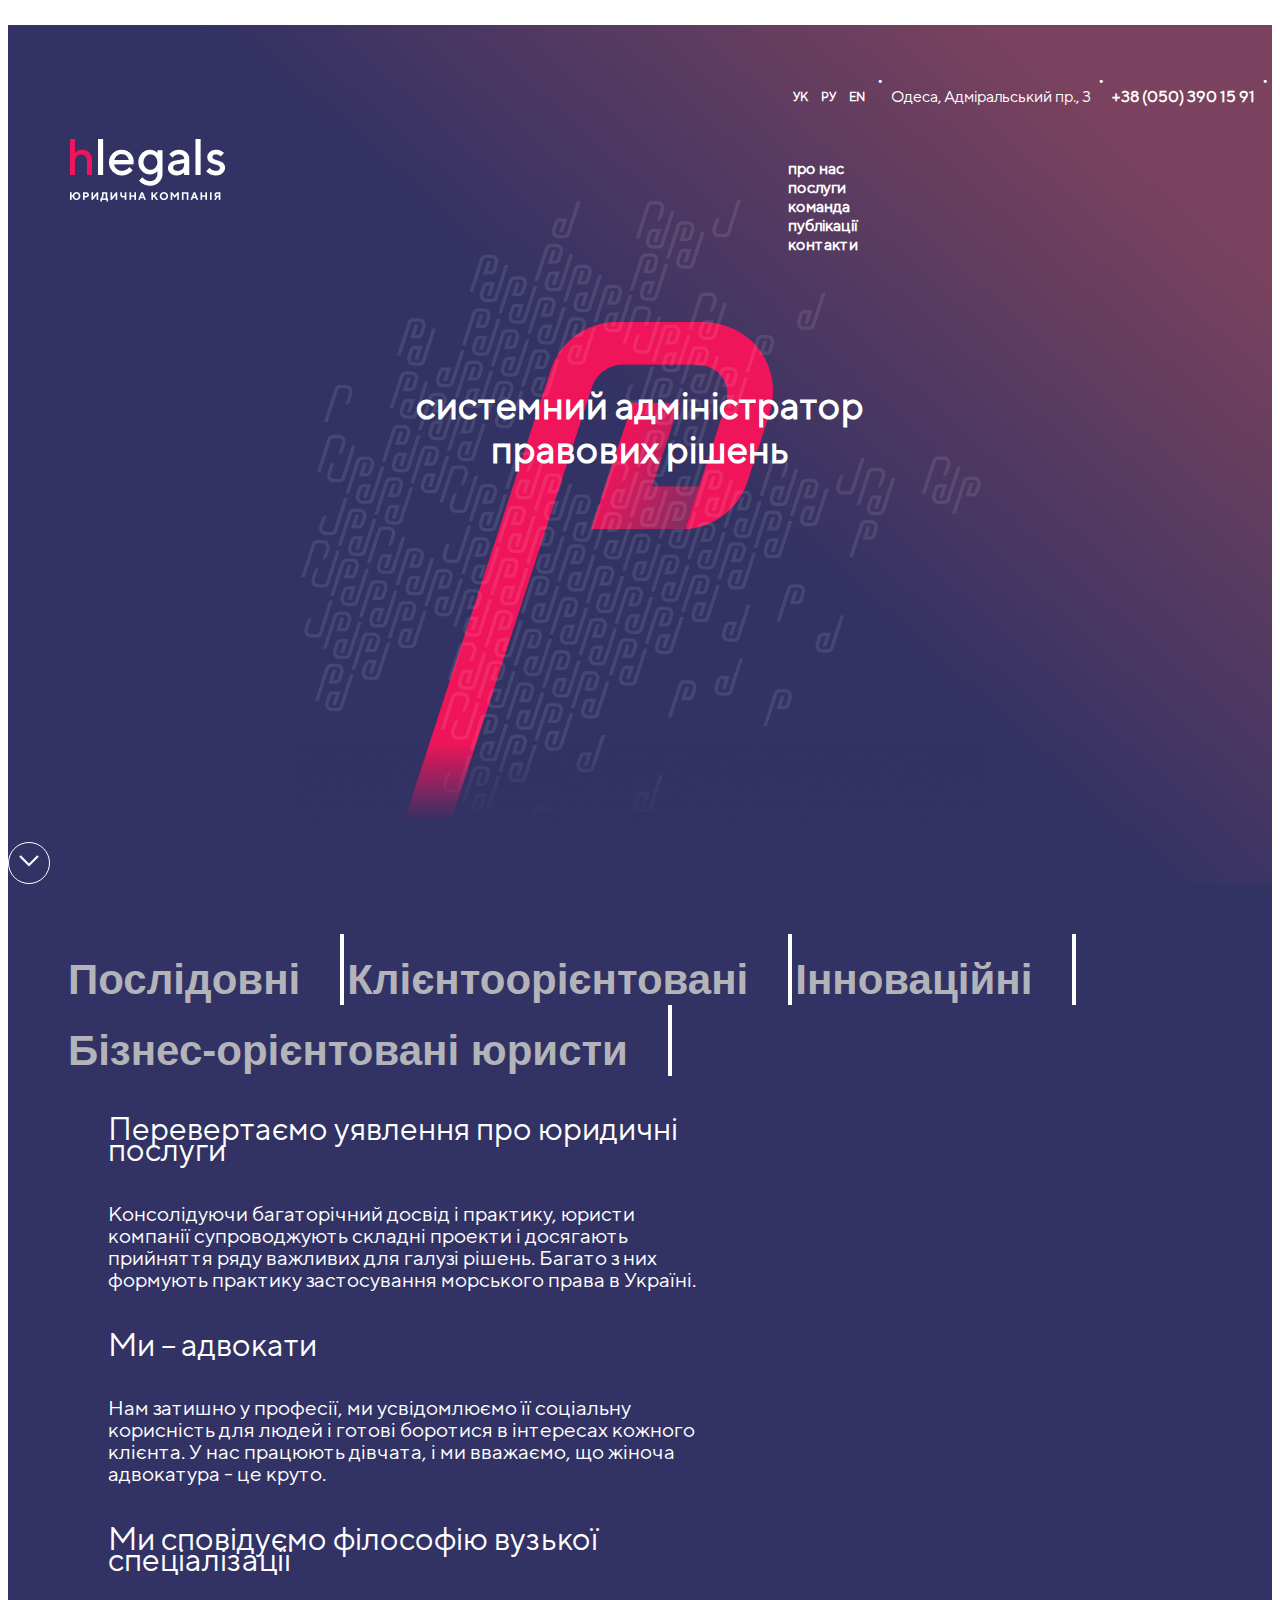
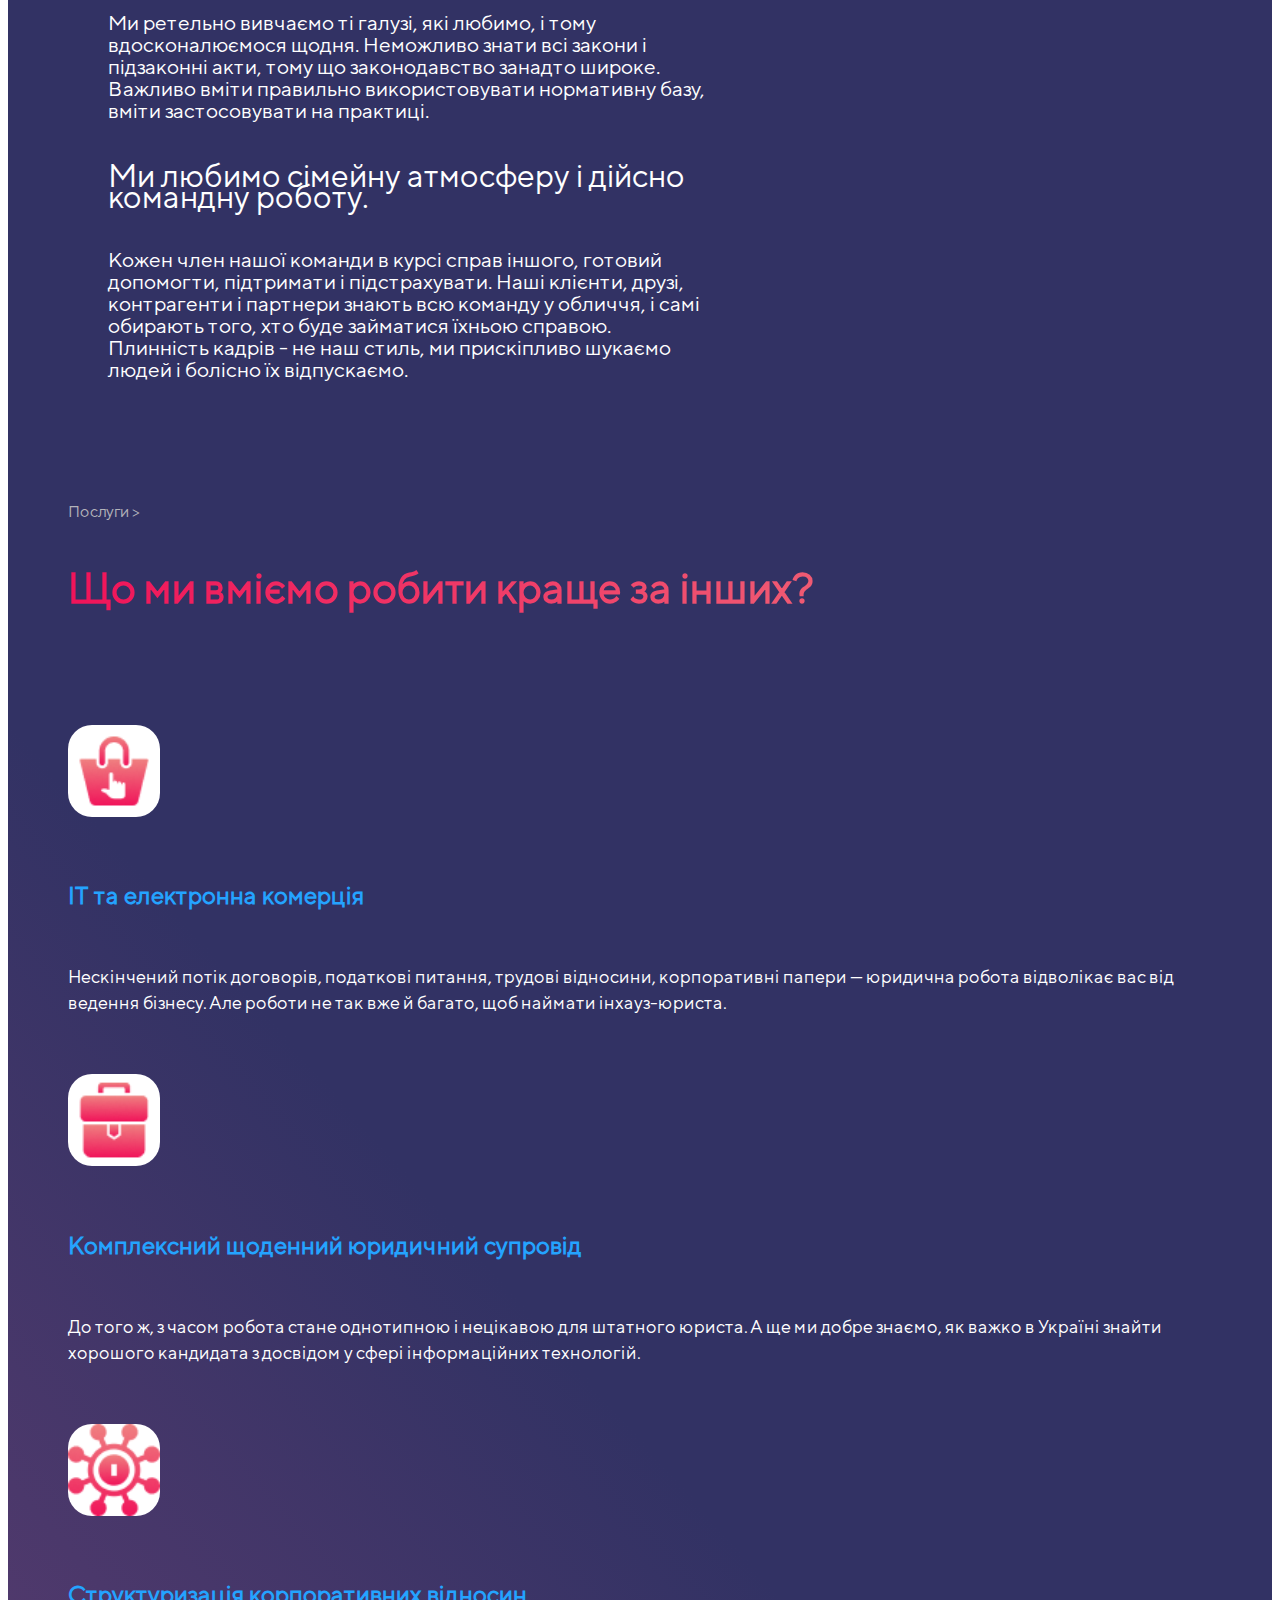
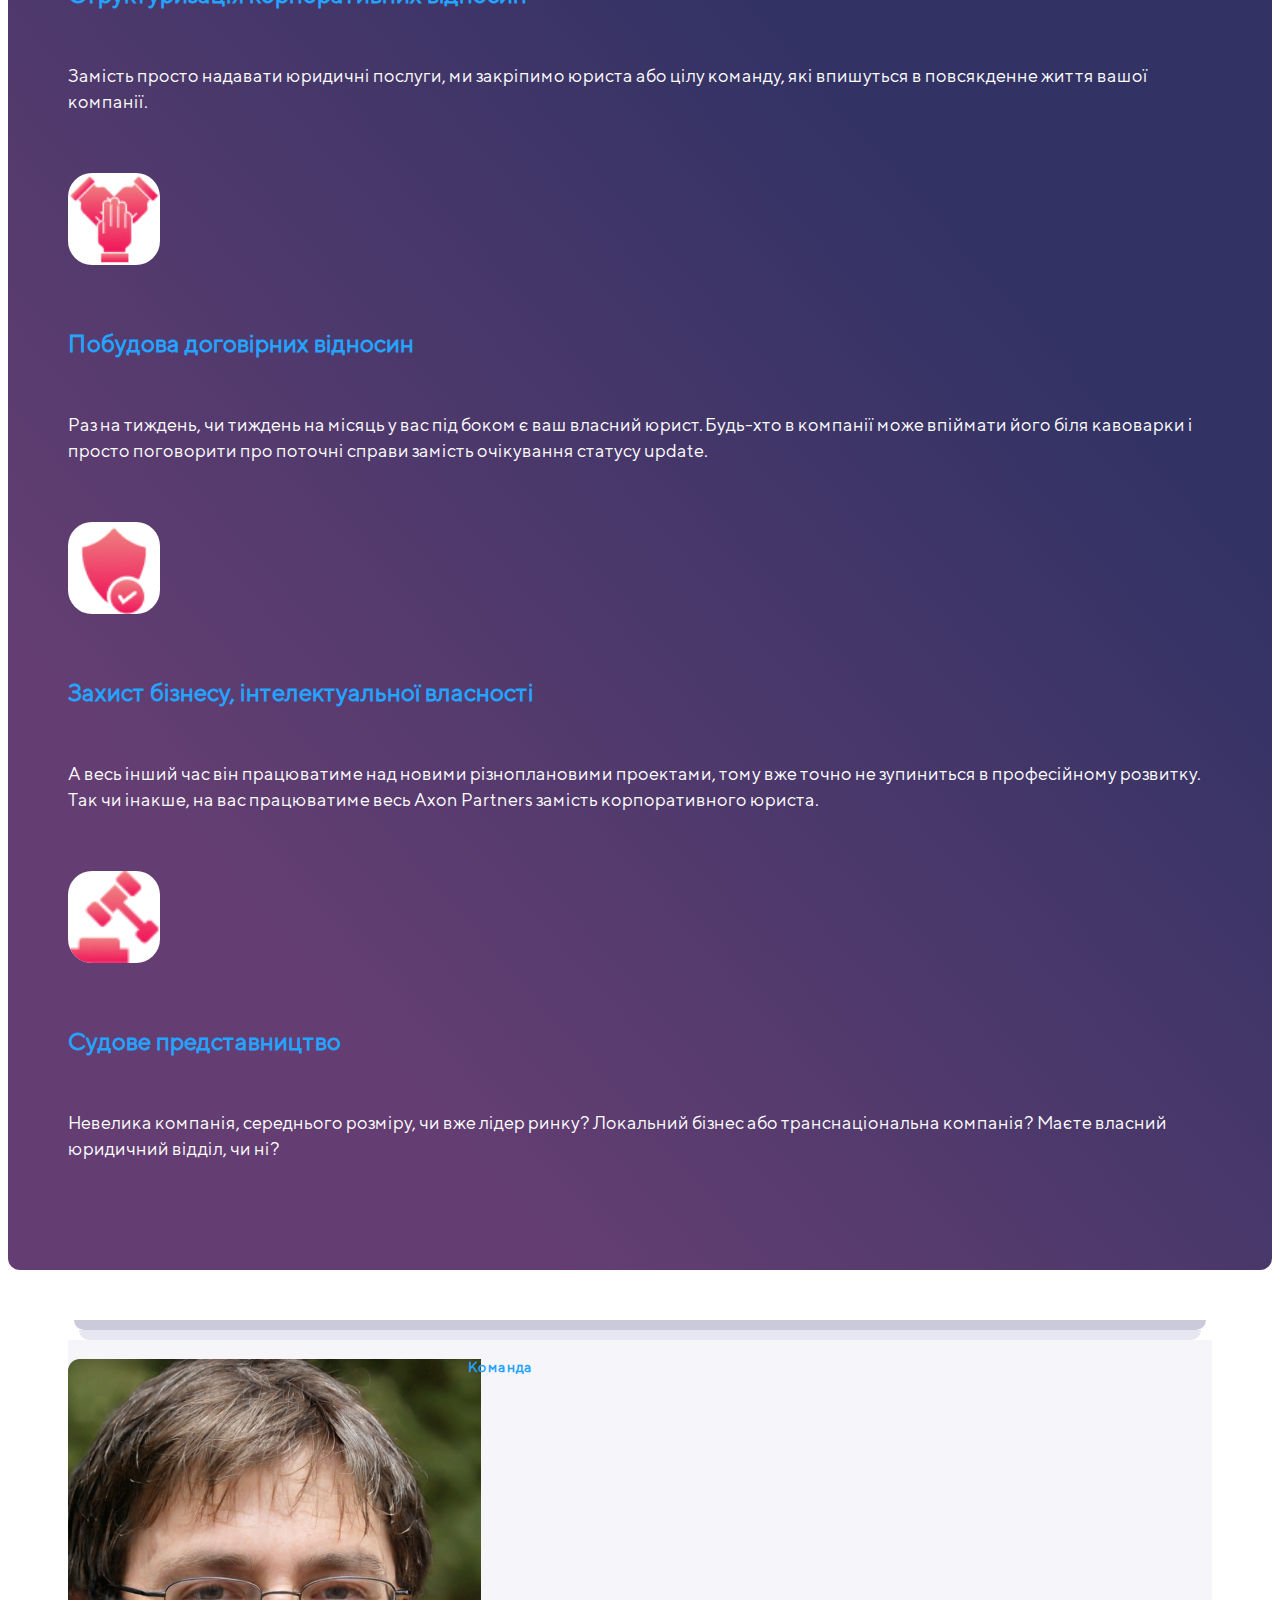
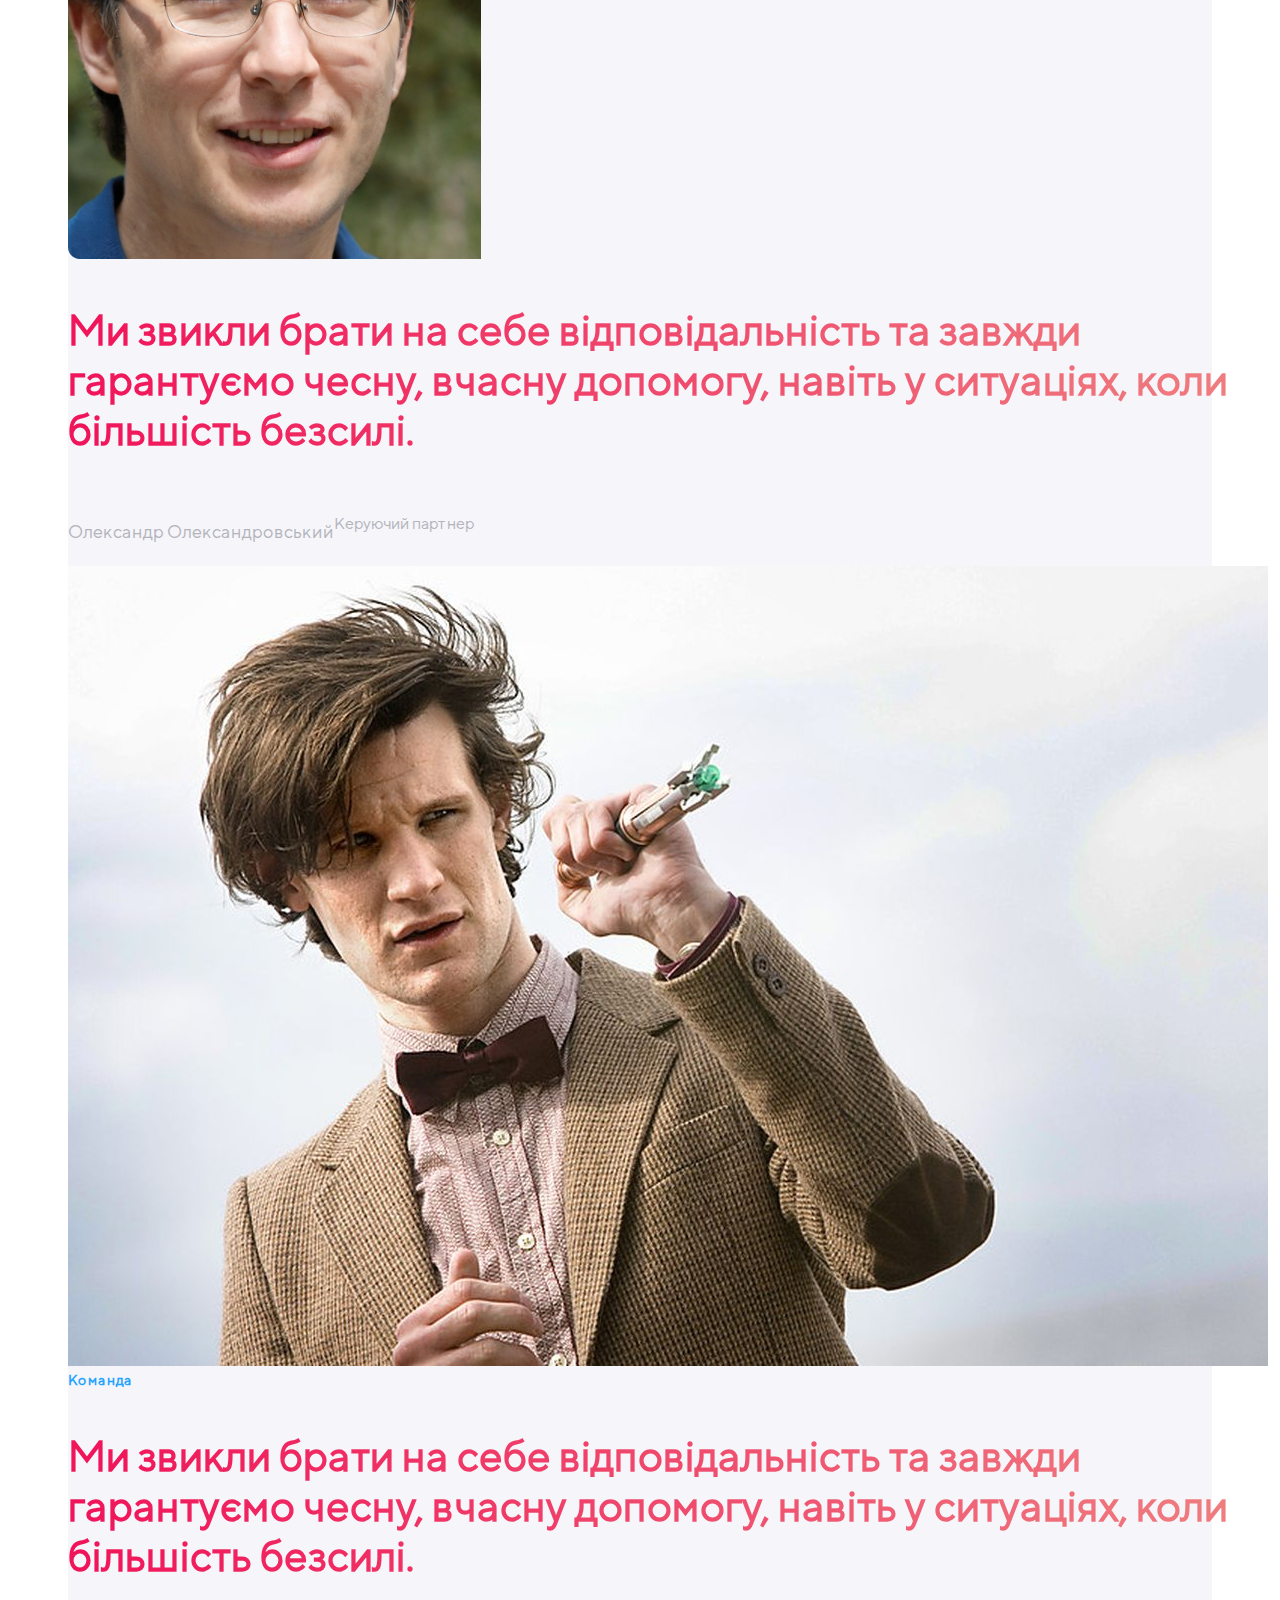
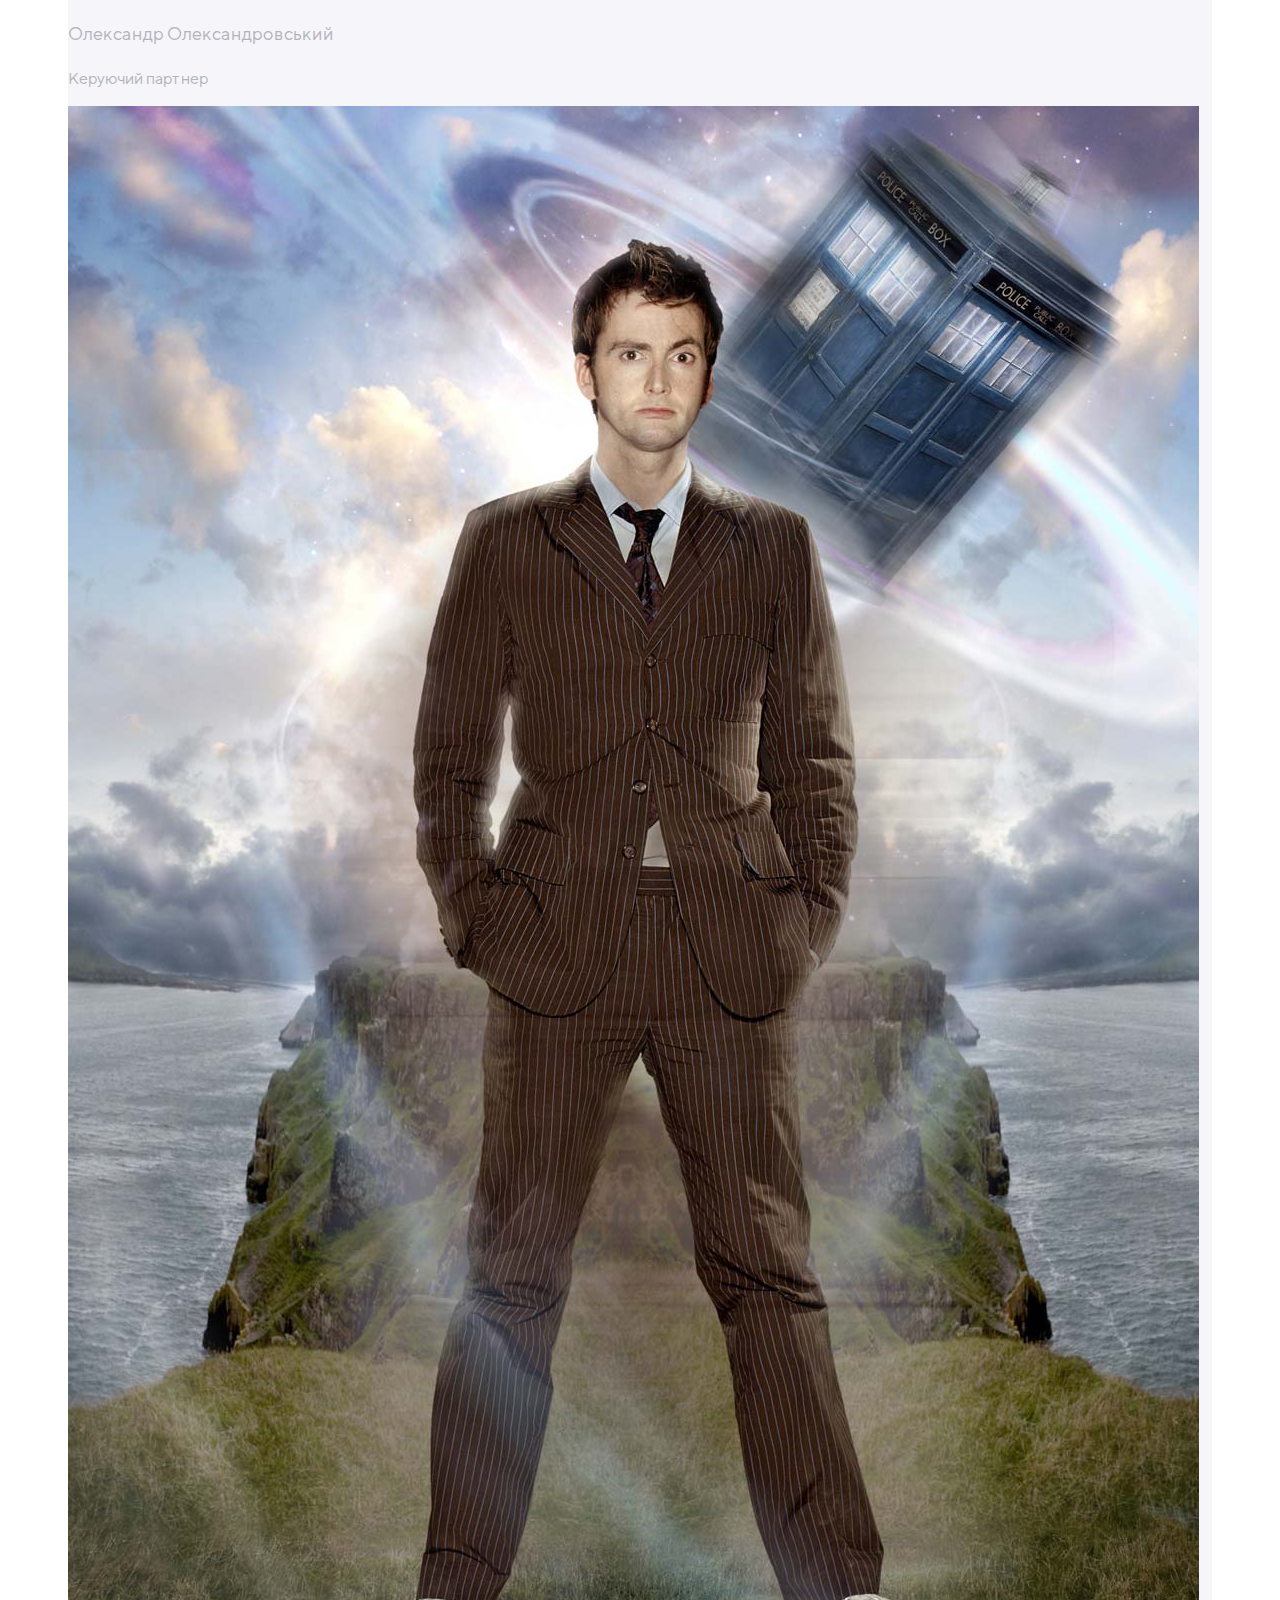
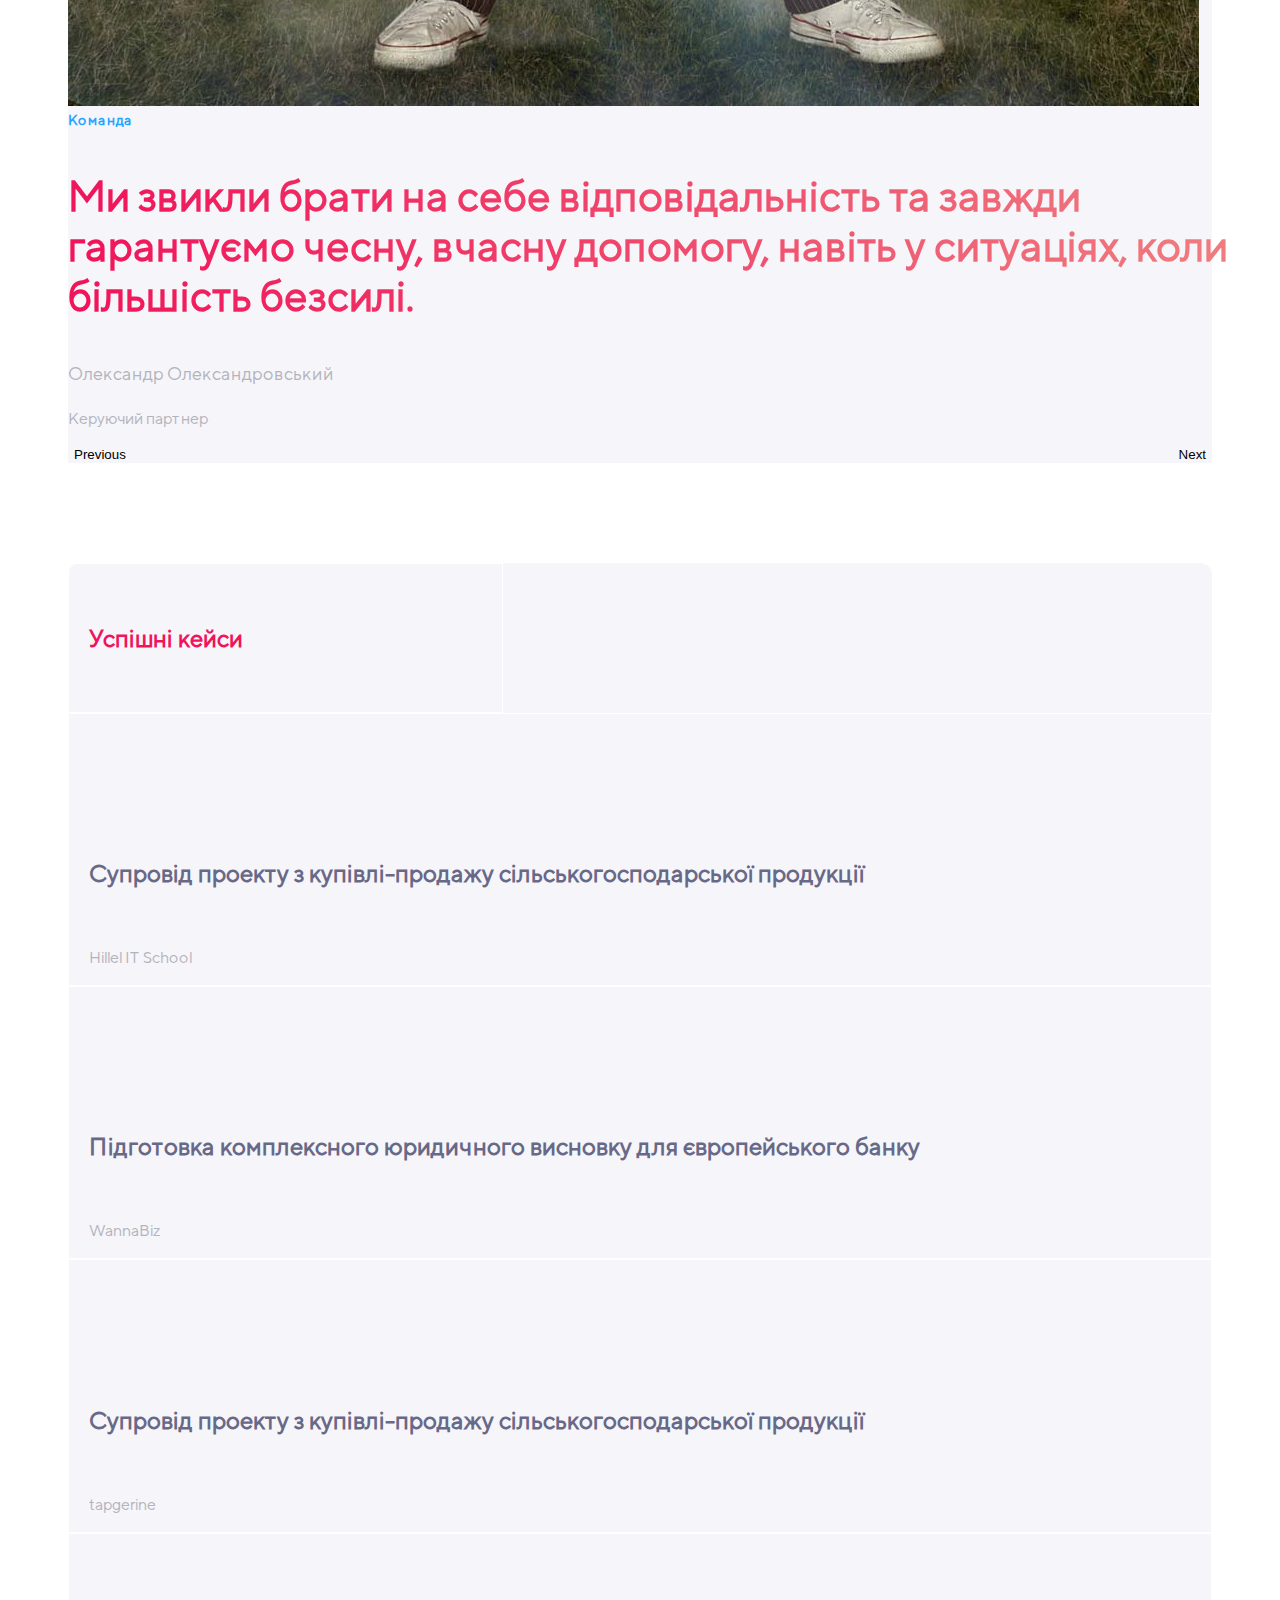
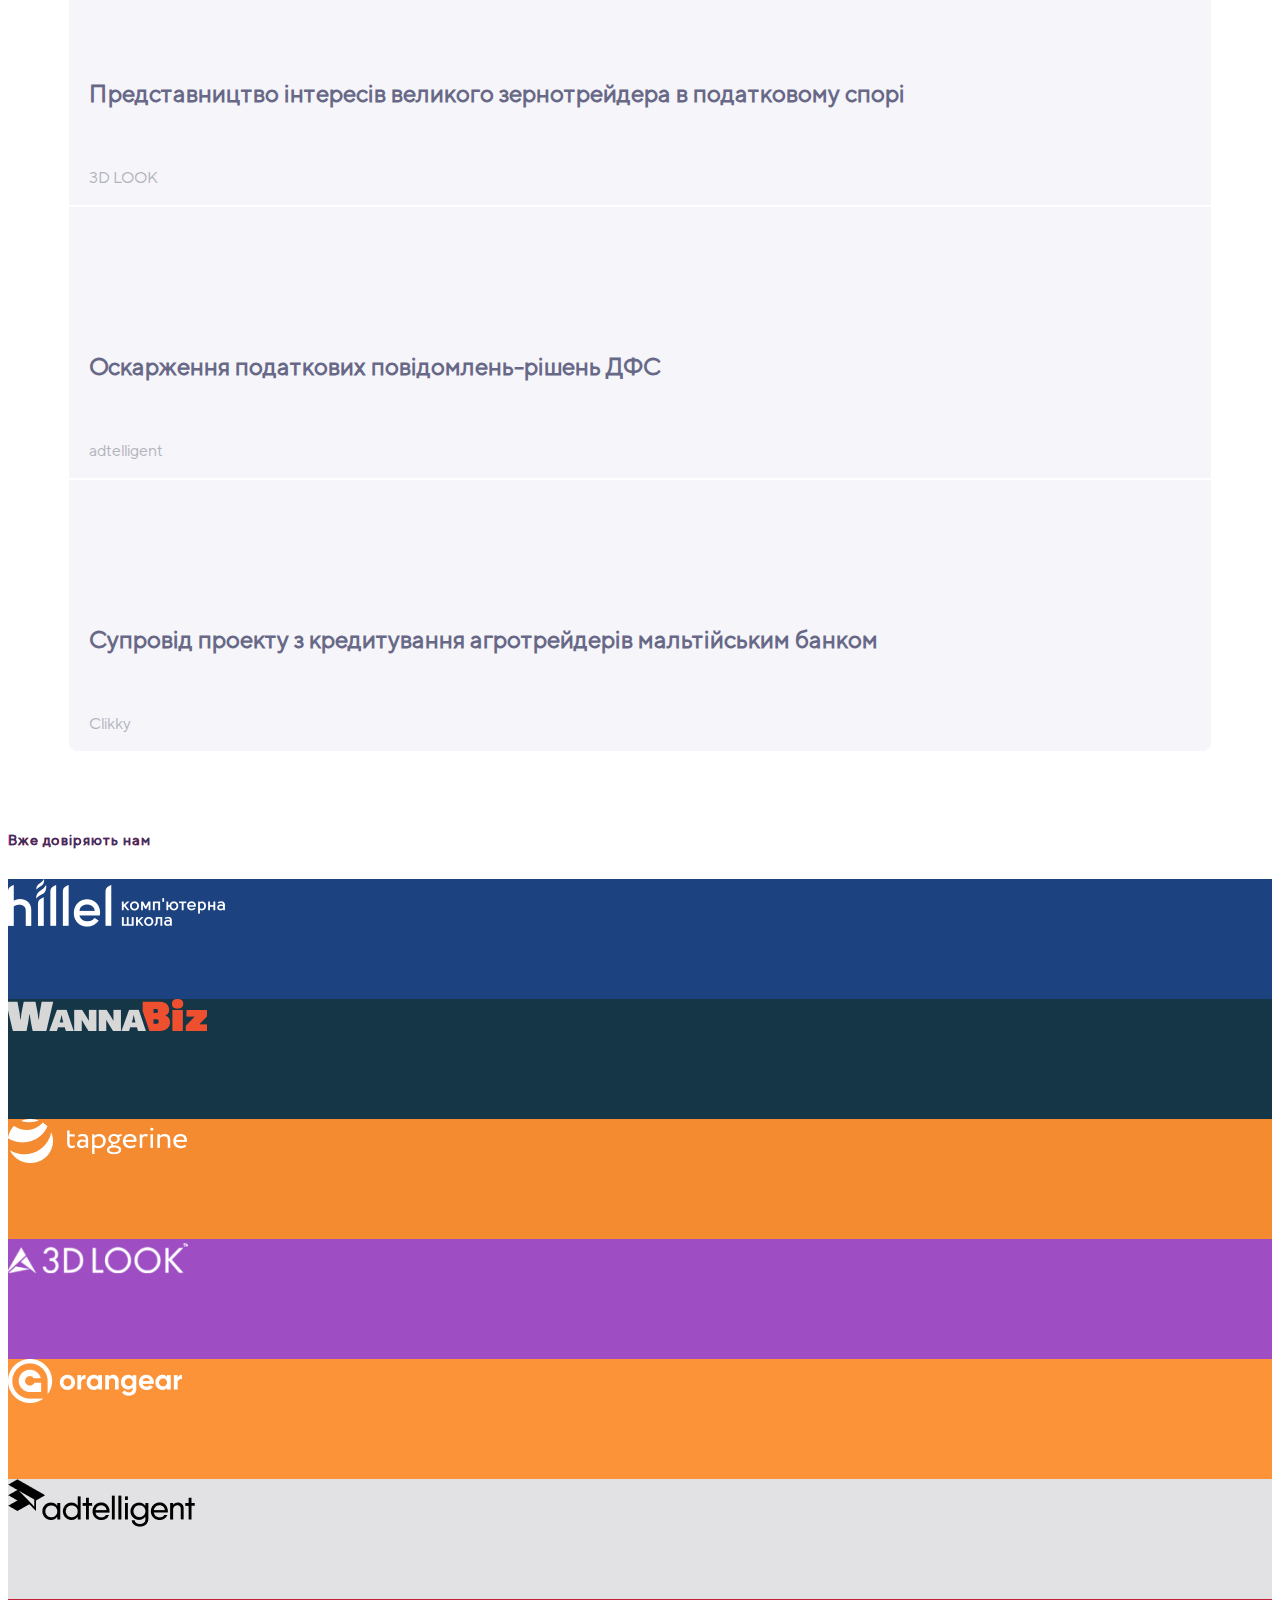
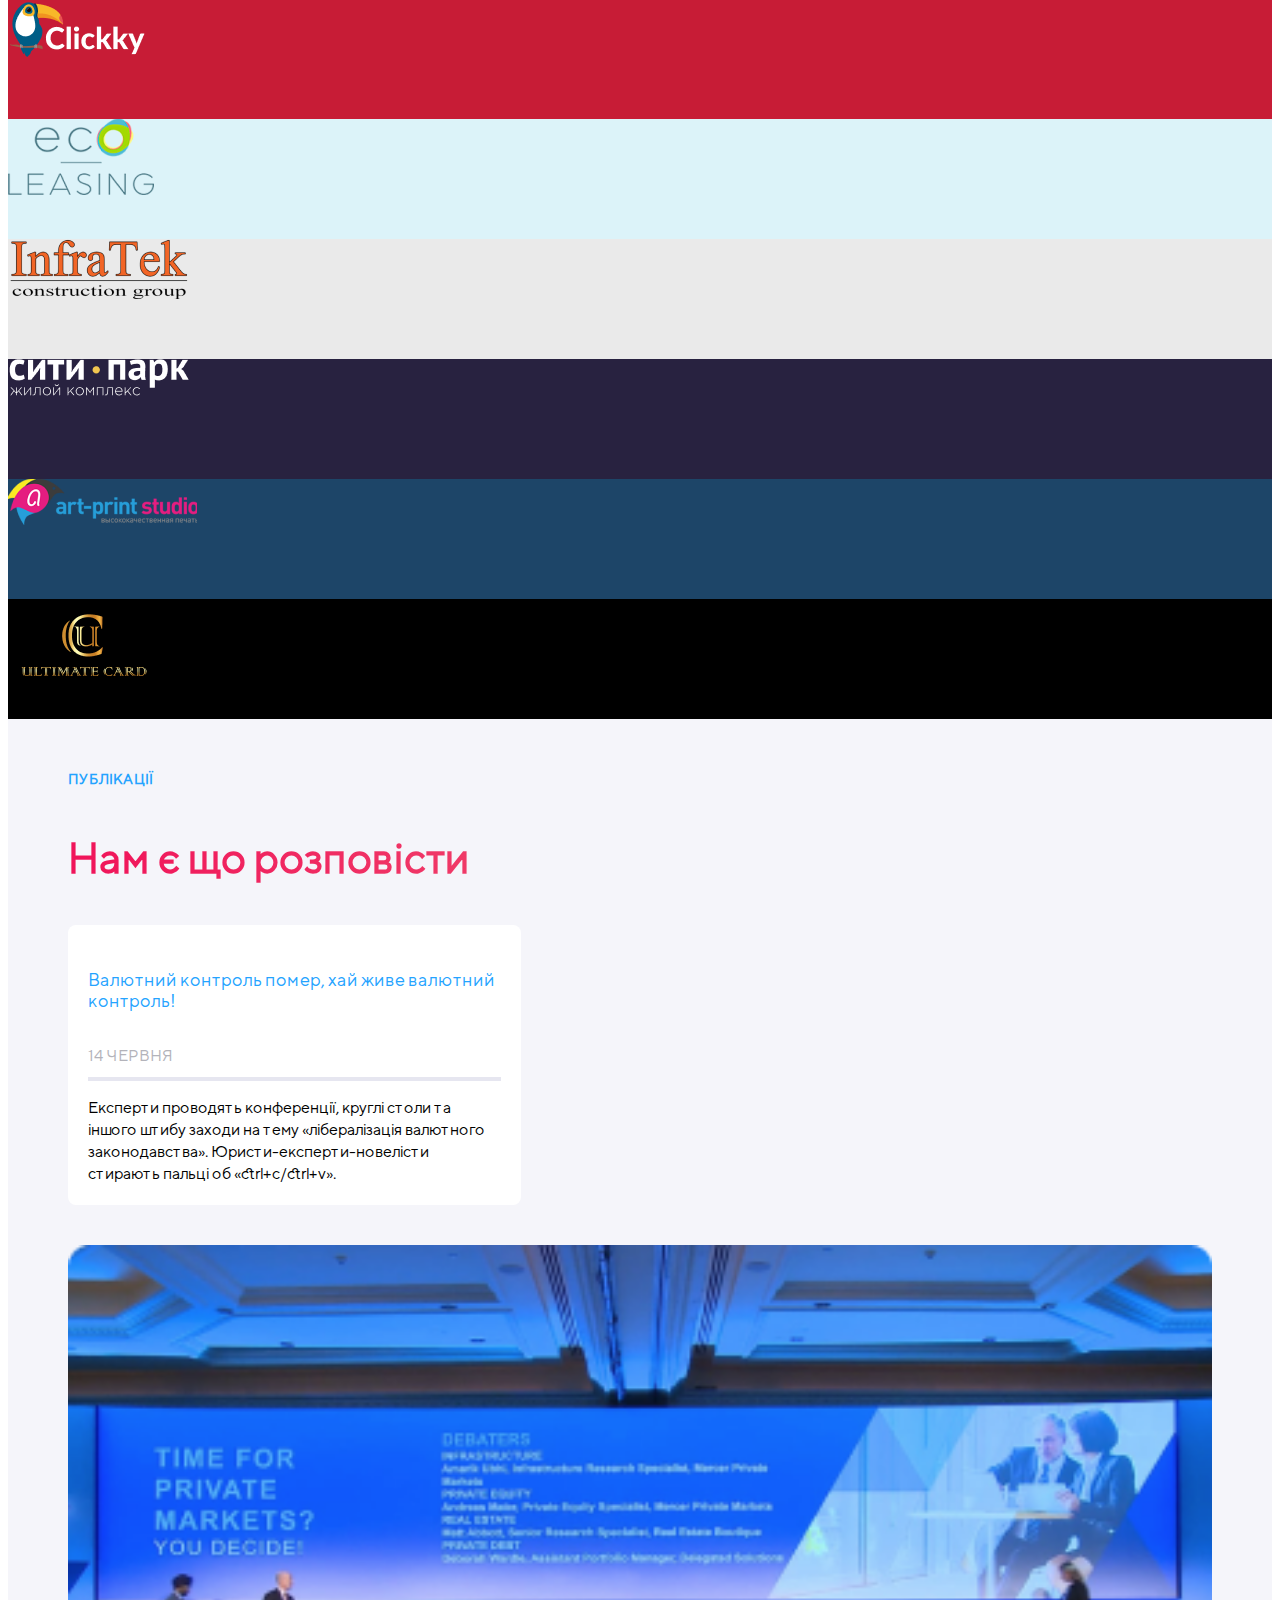
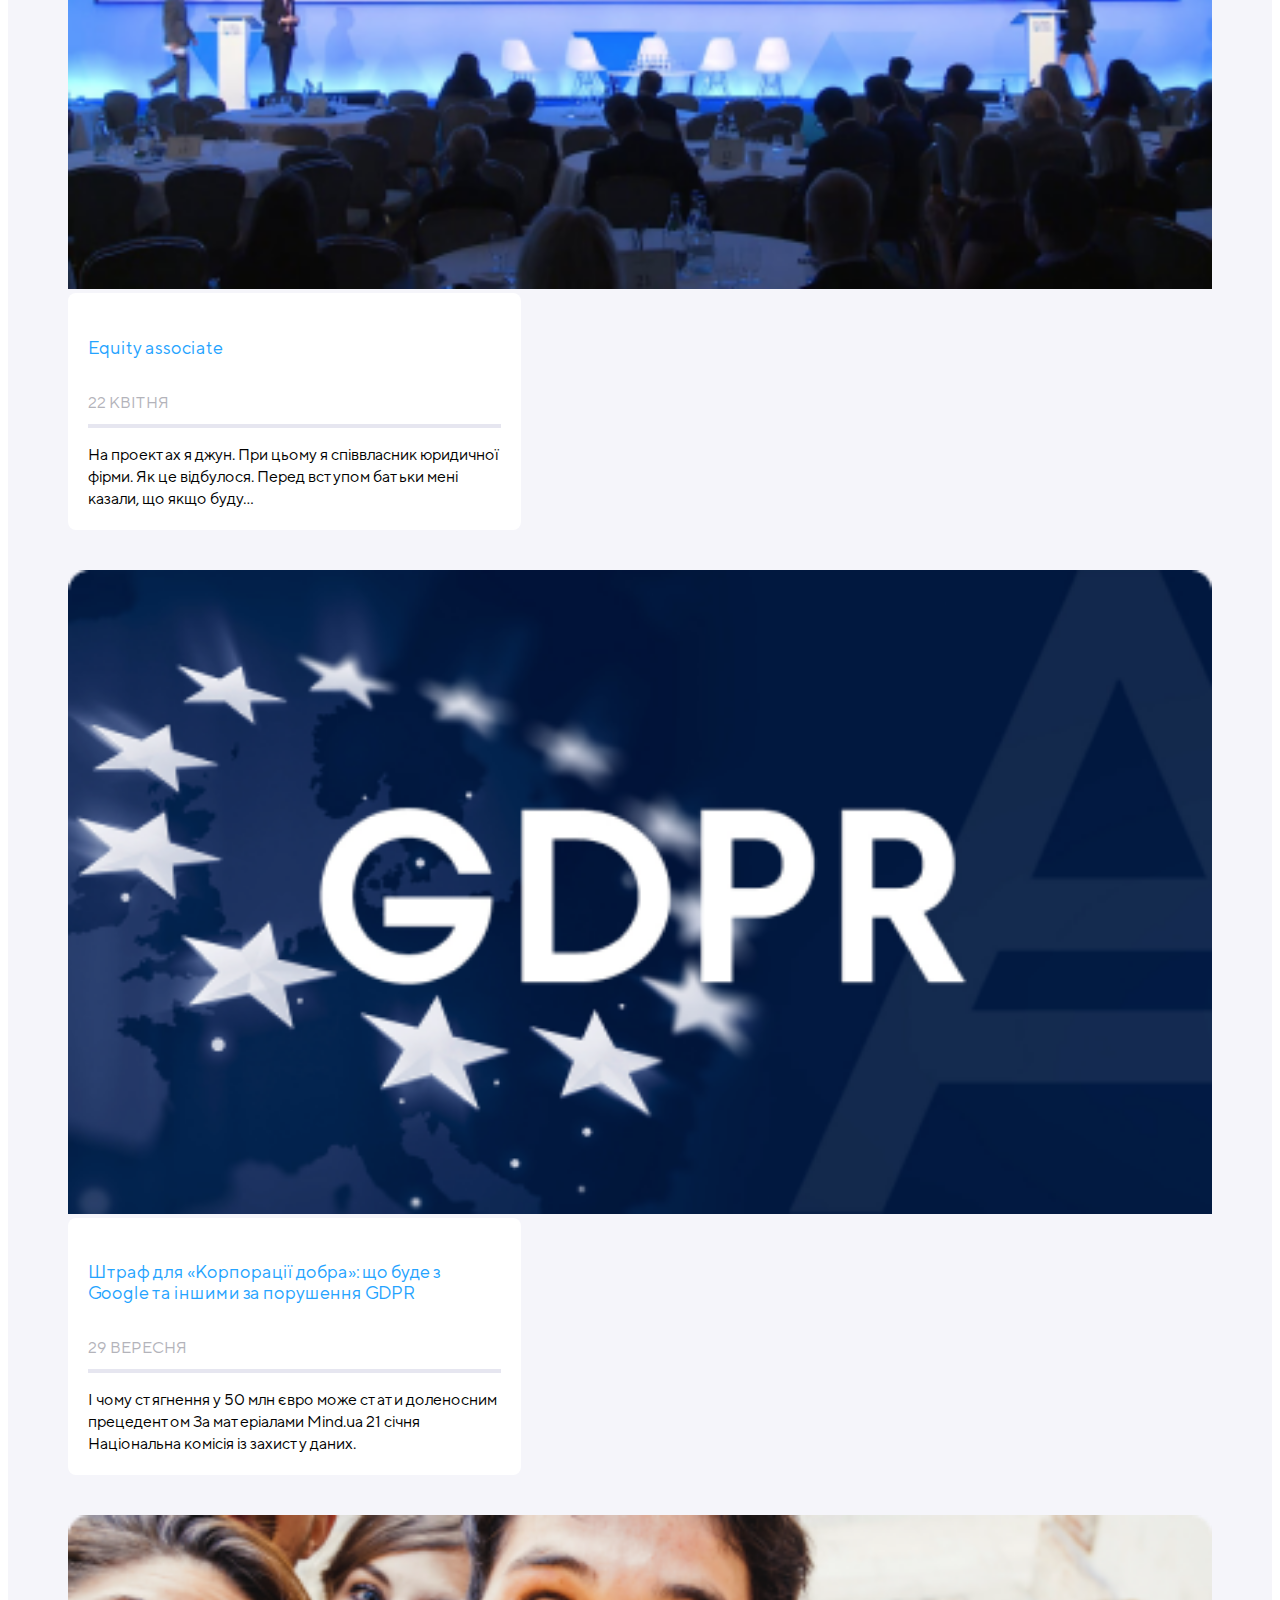
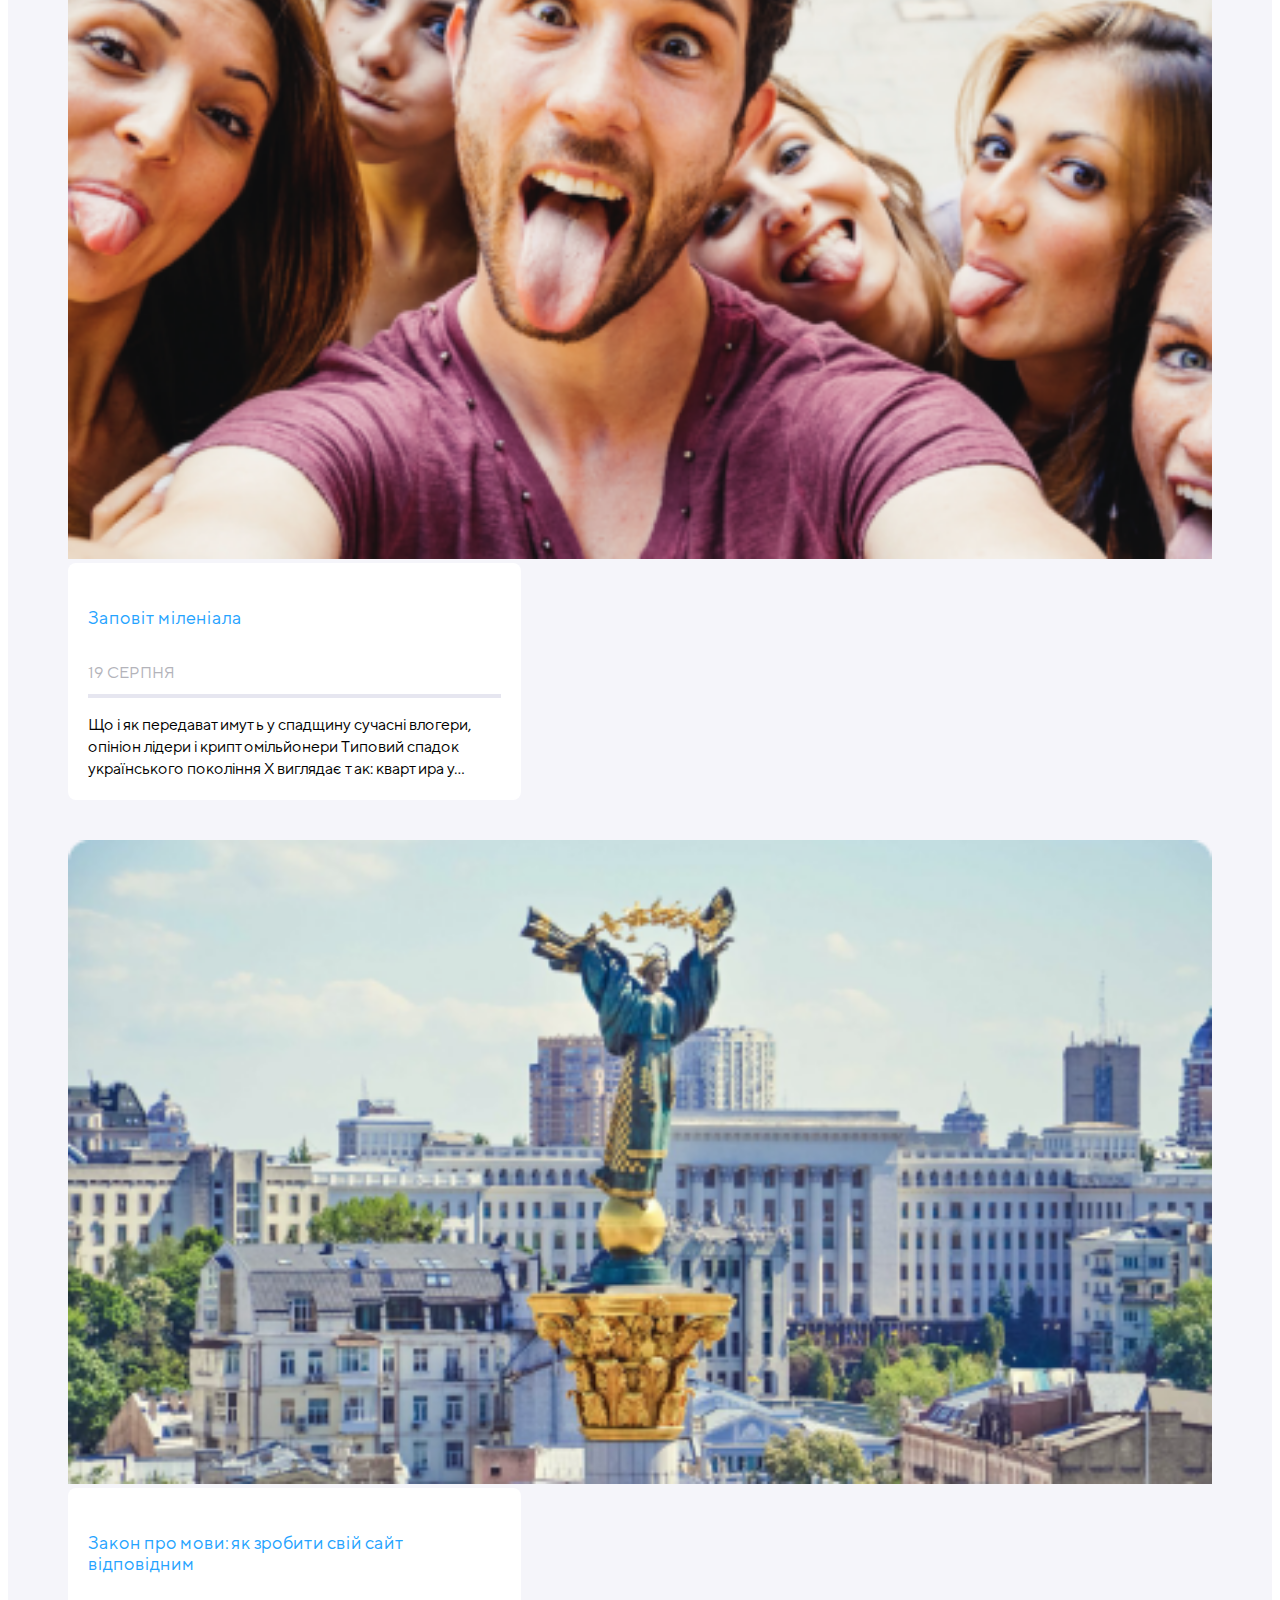
==== commit ef8efefb: "page with services added, header fixed" ====
--- a/index.html
+++ b/index.html
@@ -12,7 +12,7 @@
 </head>
 <body>
 <header>
-    <div class="header">
+    <div class="header__absolute">
         <div class="container">
             <div class="row">
                 <div class="header__content">
@@ -53,7 +53,7 @@
                                                 <a class="nav-link" aria-current="page" href="about.html">про нас</a>
                                             </li>
                                             <li class="nav-item">
-                                                <a class="nav-link" href="#">послуги</a>
+                                                <a class="nav-link" href="services.html">послуги</a>
                                             </li>
                                             <li class="nav-item">
                                                 <a class="nav-link" href="team.html">команда</a>
@@ -367,7 +367,7 @@
     </div>
 
     <div class="clients">
-        <div class="container">
+        <div class="container-fluid">
             <div class="row">
                 <div class="clients__headline d-flex col-12 justify-content-center">
                     <h3>
--- a/css/style.css
+++ b/css/style.css
@@ -159,6 +159,19 @@
 header .header__absolute .container {
   padding: 0;
 }
+header .header__absolute .header__content {
+  display: flex;
+  flex-wrap: wrap;
+  justify-content: space-between;
+  align-items: center;
+}
+header .header__absolute .header__content .header__logo {
+  padding-left: 50px;
+  display: flex;
+}
+header .header__absolute .header__content .header__logo .header__p {
+  color: white;
+}
 header .header__absolute .header__content .header__sidebar {
   flex-direction: column;
 }
@@ -232,6 +245,12 @@
 #selected {
   color: #F0145A;
   text-decoration: underline;
+}
+
+#selected__header {
+  margin-bottom: 2px;
+  text-decoration: underline;
+  text-underline-position: under;
 }
 
 @media (max-width: 768px) {
@@ -410,6 +429,31 @@
   line-height: 26px;
 }
 
+.services_experience .services__main-page .services__heading {
+  padding-bottom: 70px;
+  padding-top: 180px;
+}
+.services_experience .services__main-page .services__item {
+  margin-bottom: 58px;
+}
+.services_experience .services__main-page .services__item img {
+  background-color: white;
+  border-radius: 24px;
+  margin-bottom: 20px;
+  text-align: center;
+  width: 92px;
+  height: 92px;
+}
+.services_experience .services__main-page .services__item h5 {
+  color: #24a3ff;
+  font-size: 24px;
+  padding-bottom: 15px;
+}
+.services_experience .services__main-page .services__item p {
+  font-size: 18px;
+  line-height: 26px;
+}
+
 @media (max-width: 768px) {
   .services .services__item img,
 .services .services__item h5 {
@@ -529,7 +573,6 @@
 }
 .cases .cases__block {
   border-radius: 12px;
-  margin: 40px 40px 30px;
   background-color: #f5f5fa;
 }
 .cases .cases__block .cases__headline {
